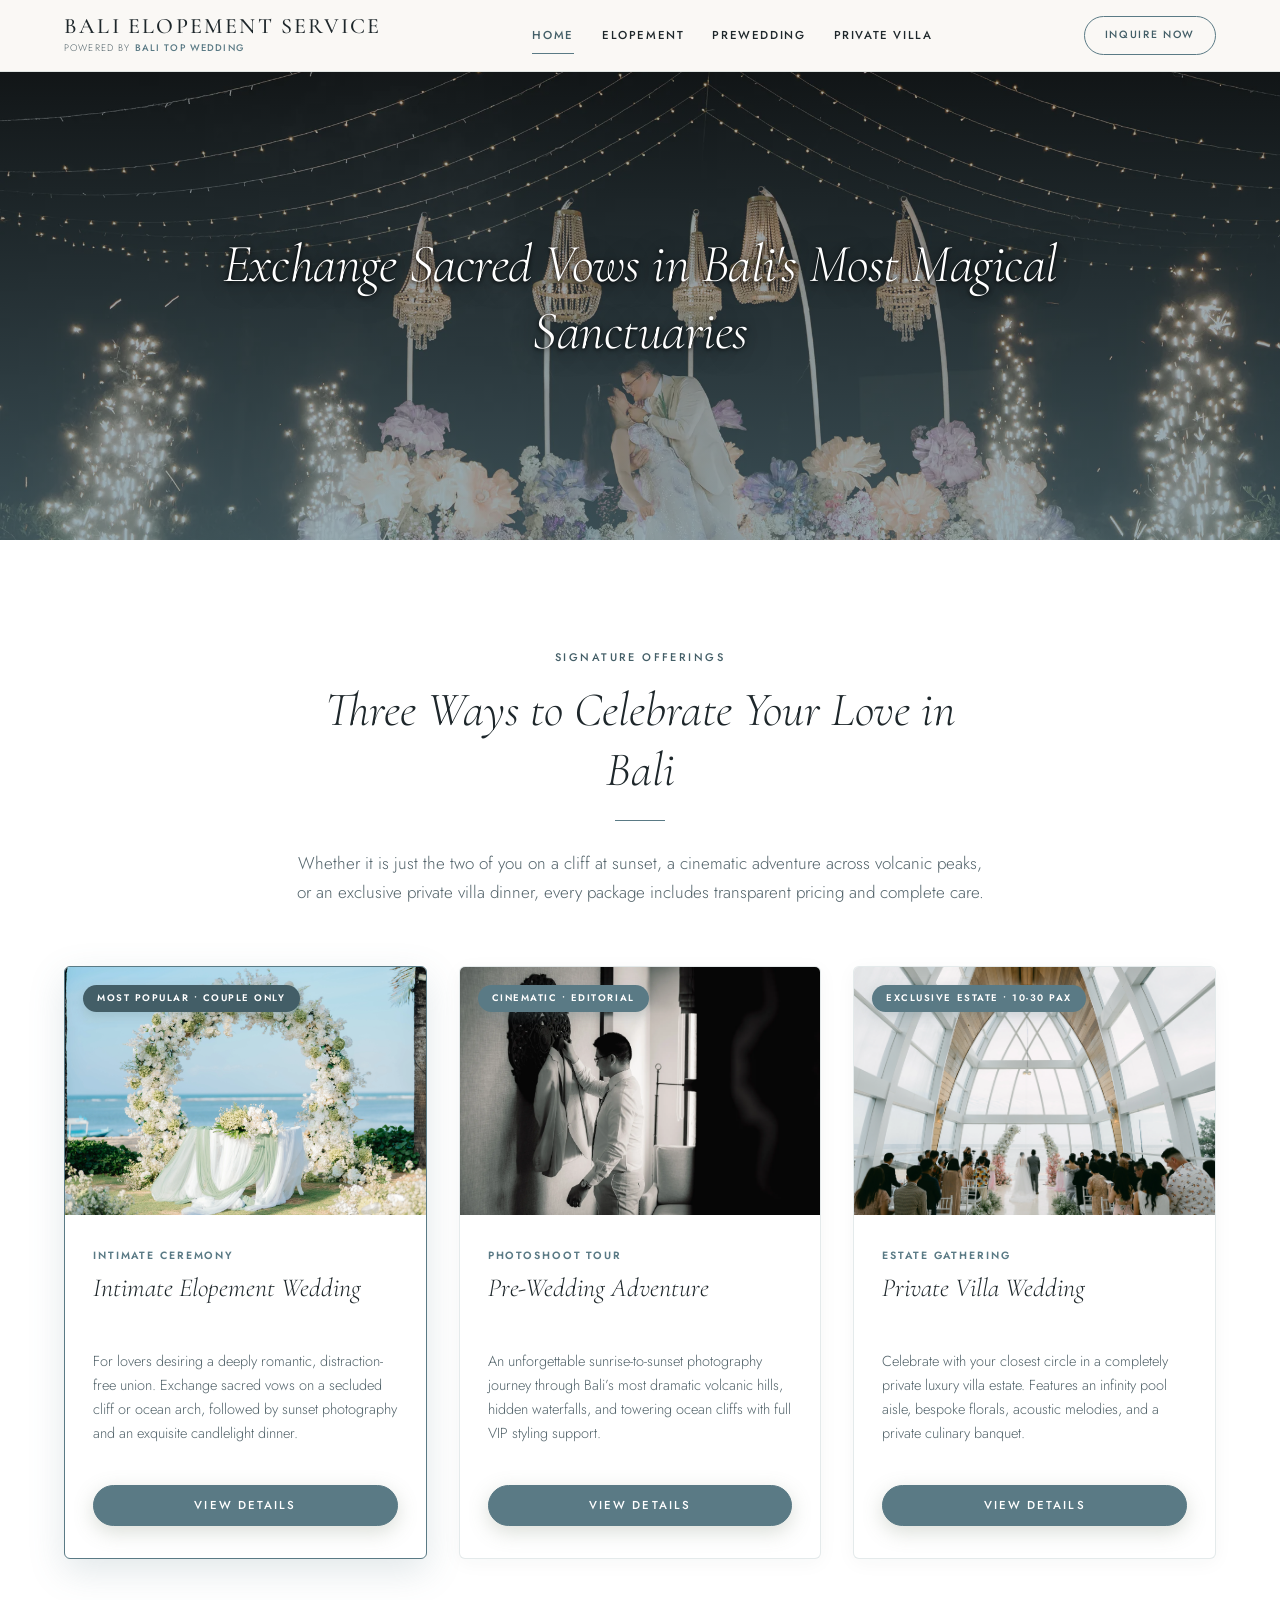
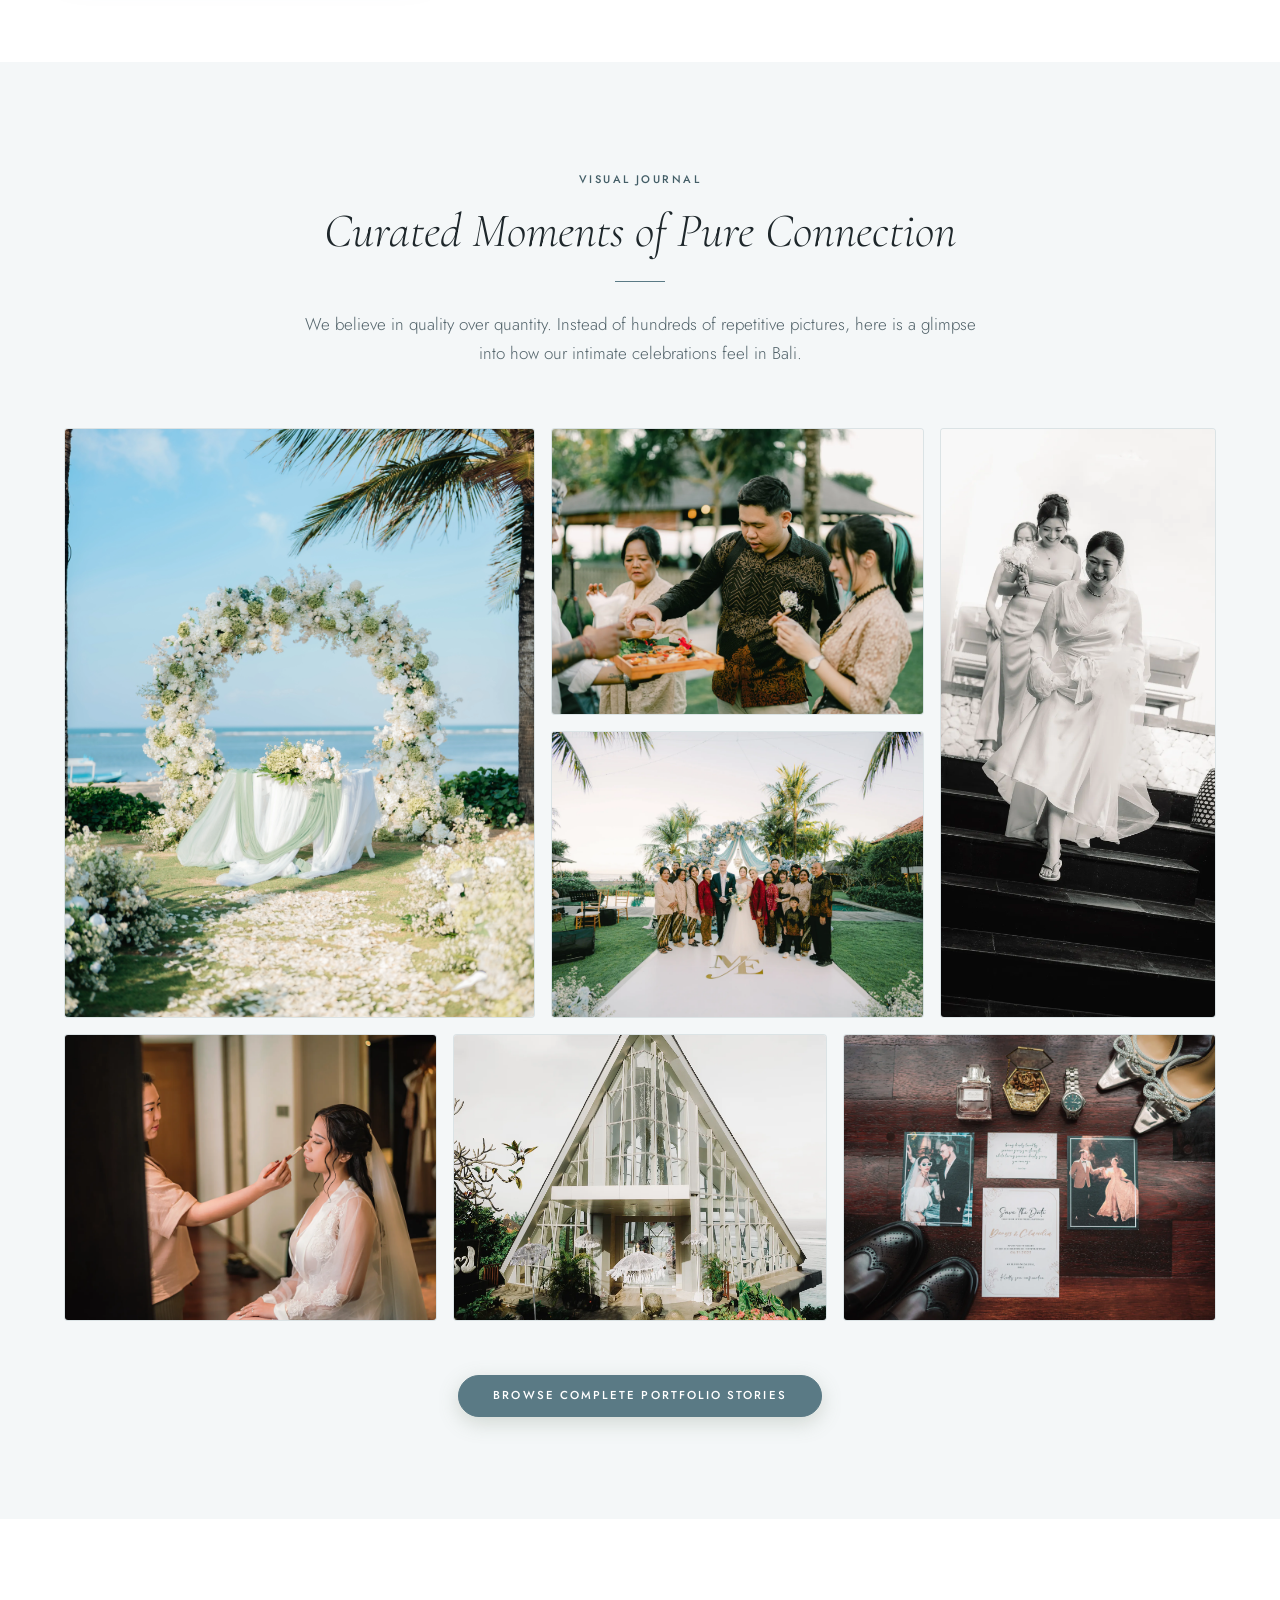
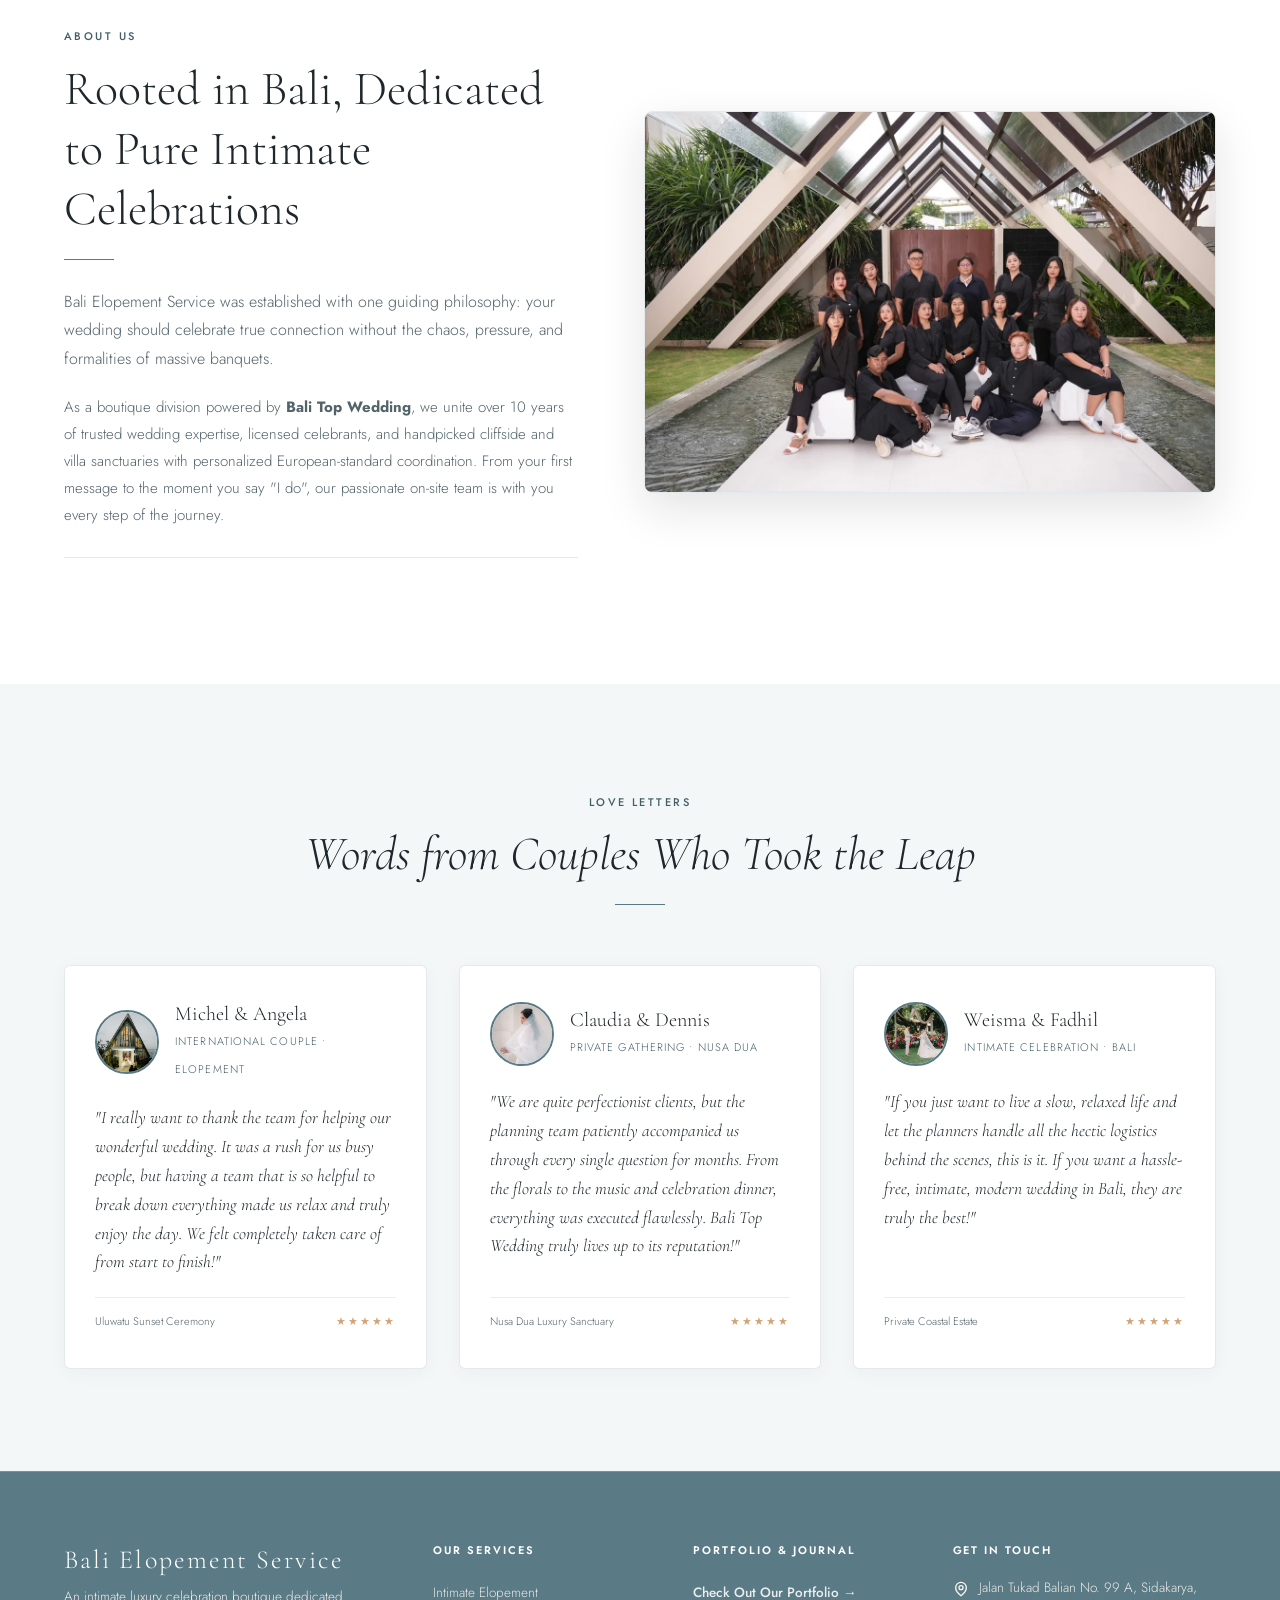
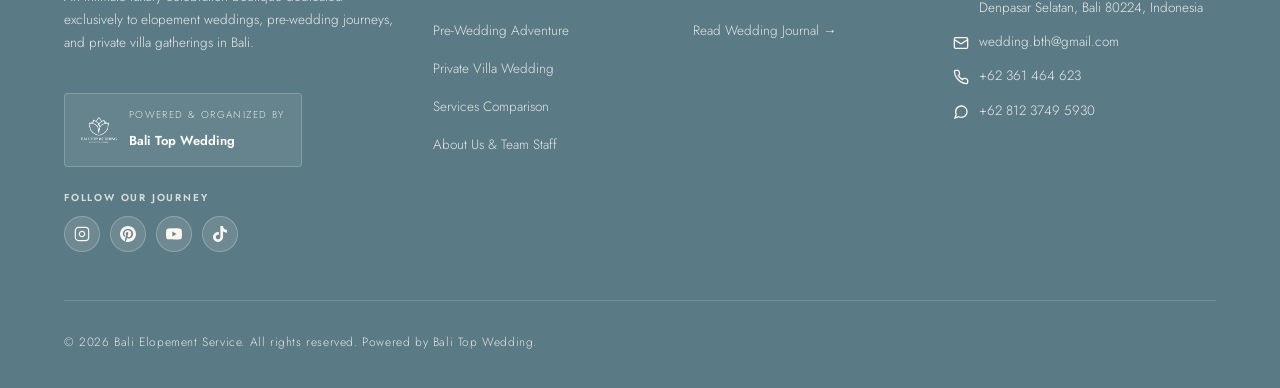
==== index.html @ 783daa0c "feat: initial commit - luxury bali elopement service website" ====
<!DOCTYPE html>
<html lang="en">
<head>
  <meta charset="UTF-8">
  <meta name="viewport" content="width=device-width, initial-scale=1.0">
  <title>Bali Elopement — Luxury Intimate Weddings & Pre-Wedding in Bali</title>
  <meta name="description" content="Discover soulful, stress-free intimate elopement weddings, pre-wedding photoshoot adventures, and private villa celebrations in Bali. Powered by Bali Top Wedding.">
  
  <!-- Favicon -->
  <link rel="icon" type="image/png" href="assets/logo-btw.png">
  
  <!-- CSS Design System -->
  <link rel="stylesheet" href="css/style.css">
</head>
<body>

  <!-- Header Component Container -->
  <div id="site-header"></div>

  <!-- ── 3. WELCOMING HERO SECTION ── -->
  <header class="hero">
    <div class="hero-content">
      <h1>Exchange Sacred Vows in Bali's Most Magical Sanctuaries</h1>
    </div>
  </header>

  <!-- ── 4. 3 SIGNATURE SERVICE PACKAGES (DIRECT PREVIEW & CTA) ── -->
  <section class="section" id="services-preview">
    <div class="container">
      <div class="section-header">
        <span class="section-label">Signature Offerings</span>
        <h2>Three Ways to Celebrate Your Love in Bali</h2>
        <div class="divider-gold"></div>
        <p>Whether it is just the two of you on a cliff at sunset, a cinematic adventure across volcanic peaks, or an exclusive private villa dinner, every package includes transparent pricing and complete care.</p>
      </div>

      <div class="services-grid">
        
        <!-- CARD 1: INTIMATE ELOPEMENT -->
        <article class="service-card is-featured">
          <span class="service-badge">Most Popular • Couple Only</span>
          <div class="service-card-image">
            <img src="assets/images/elopement/elopement-01.webp" alt="Intimate Elopement Wedding in Bali" loading="lazy">
          </div>
          <div class="service-card-body">
            <span class="service-card-category">Intimate Ceremony</span>
            <h3 class="service-card-title">Intimate Elopement Wedding</h3>
            <p class="service-card-desc">
              For lovers desiring a deeply romantic, distraction-free union. Exchange sacred vows on a secluded cliff or ocean arch, followed by sunset photography and an exquisite candlelight dinner.
            </p>
            <div class="service-card-footer" style="margin-top: auto; padding-top: 18px;">
              <a href="package-detail.html?pkg=elopement" class="btn btn-primary" style="width: 100%;">View Details</a>
            </div>
          </div>
        </article>

        <!-- CARD 2: PRE-WEDDING ADVENTURE -->
        <article class="service-card">
          <span class="service-badge">Cinematic • Editorial</span>
          <div class="service-card-image">
            <img src="assets/images/prewedding/prewed-01.webp" alt="Bali Pre-Wedding Photoshoot Adventure" loading="lazy">
          </div>
          <div class="service-card-body">
            <span class="service-card-category">Photoshoot Tour</span>
            <h3 class="service-card-title">Pre-Wedding Adventure</h3>
            <p class="service-card-desc">
              An unforgettable sunrise-to-sunset photography journey through Bali’s most dramatic volcanic hills, hidden waterfalls, and towering ocean cliffs with full VIP styling support.
            </p>
            <div class="service-card-footer" style="margin-top: auto; padding-top: 18px;">
              <a href="package-detail.html?pkg=pre-wedding" class="btn btn-primary" style="width: 100%;">View Details</a>
            </div>
          </div>
        </article>

        <!-- CARD 3: PRIVATE VILLA WEDDING -->
        <article class="service-card">
          <span class="service-badge">Exclusive Estate • 10-30 Pax</span>
          <div class="service-card-image">
            <img src="assets/images/villa/villa-01.webp" alt="Private Villa Intimate Wedding in Bali" loading="lazy">
          </div>
          <div class="service-card-body">
            <span class="service-card-category">Estate Gathering</span>
            <h3 class="service-card-title">Private Villa Wedding</h3>
            <p class="service-card-desc">
              Celebrate with your closest circle in a completely private luxury villa estate. Features an infinity pool aisle, bespoke florals, acoustic melodies, and a private culinary banquet.
            </p>
            <div class="service-card-footer" style="margin-top: auto; padding-top: 18px;">
              <a href="package-detail.html?pkg=private-villa" class="btn btn-primary" style="width: 100%;">View Details</a>
            </div>
          </div>
        </article>

      </div>
    </div>
  </section>

  <!-- ── 5. CURATED BRICK SHOWCASE (EDITORIAL COMPOSITION) ── -->
  <section class="section section-nude">
    <div class="container">
      <div class="section-header">
        <span class="section-label">Visual Journal</span>
        <h2>Curated Moments of Pure Connection</h2>
        <div class="divider-gold"></div>
        <p>We believe in quality over quantity. Instead of hundreds of repetitive pictures, here is a glimpse into how our intimate celebrations feel in Bali.</p>
      </div>

      <!-- Dynamic Brick / Masonry Grid with zero empty gaps -->
      <div class="brick-gallery">
        <div class="brick-item brick-span-1" data-lightbox-src="assets/images/elopement/elopement-01.webp">
          <img src="assets/images/elopement/elopement-01.webp" alt="Sacred vows on ocean cliff" loading="lazy">
          <div class="brick-overlay"><span>Intimate Vows Ceremony</span></div>
        </div>
        <div class="brick-item brick-span-2" data-lightbox-src="assets/images/elopement/elopement-02.webp">
          <img src="assets/images/elopement/elopement-02.webp" alt="Golden sunset couple portrait" loading="lazy">
          <div class="brick-overlay"><span>Sunset Glow</span></div>
        </div>
        <div class="brick-item brick-span-3" data-lightbox-src="assets/images/prewedding/prewed-03.webp">
          <img src="assets/images/prewedding/prewed-03.webp" alt="Bridal portraiture detail" loading="lazy">
          <div class="brick-overlay"><span>Fine Art Portrait</span></div>
        </div>
        <div class="brick-item brick-span-4" data-lightbox-src="assets/images/elopement/elopement-04.webp">
          <img src="assets/images/elopement/elopement-04.webp" alt="Embrace at Uluwatu" loading="lazy">
          <div class="brick-overlay"><span>Uluwatu Clifftop</span></div>
        </div>
        <div class="brick-item brick-span-5" data-lightbox-src="assets/images/villa/villa-02.webp">
          <img src="assets/images/villa/villa-02.webp" alt="Infinity pool wedding aisle" loading="lazy">
          <div class="brick-overlay"><span>Villa Sanctuary</span></div>
        </div>
        <div class="brick-item brick-span-6" data-lightbox-src="assets/images/prewedding/prewed-06.webp">
          <img src="assets/images/prewedding/prewed-06.webp" alt="Heartfelt connection" loading="lazy">
          <div class="brick-overlay"><span>Authentic Emotion</span></div>
        </div>
        <div class="brick-item brick-span-7" data-lightbox-src="assets/images/villa/villa-06.webp">
          <img src="assets/images/villa/villa-06.webp" alt="Curated floral tablescape" loading="lazy">
          <div class="brick-overlay"><span>Bespoke Tablescape</span></div>
        </div>
      </div>

      <div style="text-align: center;">
        <a href="portfolio.html" class="btn btn-primary">Browse Complete Portfolio Stories</a>
      </div>
    </div>
  </section>

  <!-- ── 6. ABOUT US (BALI ELOPEMENT SERVICE) ── -->
  <section class="section" id="about-us">
    <div class="container">
      <div class="about-split-layout">
        <div class="about-text-col">
          <span class="section-label">About Us</span>
          <h2>Rooted in Bali, Dedicated to Pure Intimate Celebrations</h2>
          <div class="divider-gold" style="margin-left: 0;"></div>
          <p style="font-size: 16px; line-height: 1.8; color: var(--muted); margin-bottom: 20px;">
            Bali Elopement Service was established with one guiding philosophy: your wedding should celebrate true connection without the chaos, pressure, and formalities of massive banquets.
          </p>
          <p style="font-size: 15px; line-height: 1.8; color: var(--muted); margin-bottom: 28px;">
            As a boutique division powered by <strong>Bali Top Wedding</strong>, we unite over 10 years of trusted wedding expertise, licensed celebrants, and handpicked cliffside and villa sanctuaries with personalized European-standard coordination. From your first message to the moment you say "I do", our passionate on-site team is with you every step of the journey.
          </p>
          <div class="about-stats-row">
          </div>
        </div>
        <div class="about-photo-col">
          <div class="about-photo-wrapper">
            <img src="assets/images/team-staff.webp" alt="Bali Elopement Service Team powered by Bali Top Wedding" loading="lazy">
          </div>
        </div>
      </div>
    </div>
  </section>

  <!-- ── 7. TESTIMONIALS (AUTHENTIC REVIEWS) ── -->
  <section class="section section-nude">
    <div class="container">
      <div class="section-header">
        <span class="section-label">Love Letters</span>
        <h2>Words from Couples Who Took the Leap</h2>
        <div class="divider-gold"></div>
      </div>

      <div class="testimonials-grid">
        <!-- REVIEW 1: MICHEL & ANGELA -->
        <article class="testimonial-card">
          <div class="testimonial-couple">
            <img src="assets/images/couples/michel-angela.webp" alt="Michel and Angela" class="couple-avatar">
            <div class="couple-info">
              <h4>Michel &amp; Angela</h4>
              <span>International Couple • Elopement</span>
            </div>
          </div>
          <p class="testimonial-quote">
            "I really want to thank the team for helping our wonderful wedding. It was a rush for us busy people, but having a team that is so helpful to break down everything made us relax and truly enjoy the day. We felt completely taken care of from start to finish!"
          </p>
          <div class="testimonial-footer">
            <span>Uluwatu Sunset Ceremony</span>
            <span class="star-rating">★★★★★</span>
          </div>
        </article>

        <!-- REVIEW 2: CLAUDIA & DENNIS -->
        <article class="testimonial-card">
          <div class="testimonial-couple">
            <img src="assets/images/couples/claudia-dennis.webp" alt="Claudia and Dennis" class="couple-avatar">
            <div class="couple-info">
              <h4>Claudia &amp; Dennis</h4>
              <span>Private Gathering • Nusa Dua</span>
            </div>
          </div>
          <p class="testimonial-quote">
            "We are quite perfectionist clients, but the planning team patiently accompanied us through every single question for months. From the florals to the music and celebration dinner, everything was executed flawlessly. Bali Top Wedding truly lives up to its reputation!"
          </p>
          <div class="testimonial-footer">
            <span>Nusa Dua Luxury Sanctuary</span>
            <span class="star-rating">★★★★★</span>
          </div>
        </article>

        <!-- REVIEW 3: WEISMA & FADHIL -->
        <article class="testimonial-card">
          <div class="testimonial-couple">
            <img src="assets/images/couples/weisma-fadhil.webp" alt="Weisma and Fadhil" class="couple-avatar">
            <div class="couple-info">
              <h4>Weisma &amp; Fadhil</h4>
              <span>Intimate Celebration • Bali</span>
            </div>
          </div>
          <p class="testimonial-quote">
            "If you just want to live a slow, relaxed life and let the planners handle all the hectic logistics behind the scenes, this is it. If you want a hassle-free, intimate, modern wedding in Bali, they are truly the best!"
          </p>
          <div class="testimonial-footer">
            <span>Private Coastal Estate</span>
            <span class="star-rating">★★★★★</span>
          </div>
        </article>
      </div>
    </div>
  </section>


  <!-- Footer Component Container -->
  <div id="site-footer"></div>

  <!-- Scripts -->
  <script src="js/script.js"></script>
</body>
</html>
---- css/style.css ----
/* ==========================================================================
   BALI ELOPEMENT — LUXURY EDITORIAL DESIGN SYSTEM
   Intimate Elopement Wedding • Pre-Wedding • Private Villa Wedding
   Powered & Organized by Bali Top Wedding
   ========================================================================== */

/* ── GOOGLE FONTS PRECONNECT & IMPORT ── */
@import url('https://fonts.googleapis.com/css2?family=Cormorant+Garamond:ital,wght@0,300;0,400;0,500;0,600;1,300;1,400;1,600&family=Jost:wght@300;400;500;600&display=swap');

/* ── CSS VARIABLES & DESIGN SYSTEM TOKENS ── */
:root {
  /* Brand Palette (Crisp Clean Modern Coastal Architecture) */
  --cream: #FFFFFF;       /* Crisp Clean White Canvas (Zero Yellow/Cream) */
  --nude: #F4F7F8;        /* Soft Cool Slate Mist for alternating sections */
  --sand: #E3EBEF;
  --linen: #D5E1E7;
  --dark: #1E272B;        /* Deep Charcoal Slate for maximum heading contrast */
  --dark-surface: #141C1F;
  --dark-border: #2B383E;
  
  /* Coastal Slate Tokens (#5A7A85) */
  --coastal: #5A7A85;
  --coastal-dark: #435E67;
  --coastal-light: #7294A0;
  --coastal-surface: #4C6974;
  --sage: #5A7A85;
  --sage-dark: #435E67;
  --sage-light: #7294A0;
  --sage-surface: #4C6974;
  --ivory: #FFFFFF;       /* Crisp Clean White for text on dark backgrounds */
  --ivory-muted: #D5DFE2;

  --muted: #52636A;         /* Slate Grey for elegant, highly legible body copy */
  --muted-light: #7B8F97;
  --accent: #5A7A85;        /* Coastal Slate as the unifying primary accent */
  --accent-light: #7294A0;
  --accent-gold: #5A7A85;
  --accent-dark: #435E67;
  --white: #FFFFFF;
  --card-bg: #FFFFFF;
  
  /* Borders & Shadows */
  --border-subtle: rgba(90, 122, 133, 0.16);
  --border-strong: rgba(90, 122, 133, 0.32);
  --shadow-subtle: 0 4px 20px rgba(30, 39, 43, 0.04);
  --shadow-card: 0 10px 30px rgba(30, 39, 43, 0.07);
  --shadow-hover: 0 16px 40px rgba(90, 122, 133, 0.18);
  --shadow-card: 0 10px 30px rgba(34, 44, 48, 0.07);
  --shadow-hover: 0 16px 40px rgba(90, 122, 133, 0.16);
  
  /* Typography */
  --font-serif: 'Cormorant Garamond', Georgia, serif;
  --font-sans: 'Jost', -apple-system, BlinkMacSystemFont, sans-serif;
  
  /* Layout Spacing */
  --container-max: 1200px;
  --container-wide: 1320px;
  --header-height: 72px;
  --topbar-height: 40px;
  --transition: all 0.3s cubic-bezier(0.25, 1, 0.5, 1);
}

/* ── CSS RESET & BASE STYLES ── */
*, *::before, *::after {
  margin: 0;
  padding: 0;
  box-sizing: border-box;
}

html {
  scroll-behavior: smooth;
  -webkit-font-smoothing: antialiased;
  -moz-osx-font-smoothing: grayscale;
  overflow-x: hidden;
}

body {
  background-color: var(--cream);
  color: var(--dark);
  font-family: var(--font-sans);
  font-size: 16px;
  font-weight: 300;
  line-height: 1.75;
  overflow-x: hidden;
}

img {
  max-width: 100%;
  height: auto;
  display: block;
}

a {
  color: inherit;
  text-decoration: none;
  transition: var(--transition);
}

button, input, select, textarea {
  font-family: inherit;
  font-size: inherit;
  color: inherit;
}

/* ── TYPOGRAPHY HIERARCHY ── */
h1, h2, h3, h4, .serif-title {
  font-family: var(--font-serif);
  font-weight: 300;
  line-height: 1.25;
  color: var(--dark);
}

h1 {
  font-size: clamp(38px, 5.5vw, 68px);
  letter-spacing: -0.01em;
}

h2 {
  font-size: clamp(30px, 4vw, 48px);
}

h3 {
  font-size: clamp(22px, 2.5vw, 32px);
}

h4 {
  font-size: clamp(18px, 1.8vw, 24px);
}

p {
  color: var(--muted);
  margin-bottom: 1.25rem;
}

.text-dark { color: var(--dark); }
.text-muted { color: var(--muted); }
.text-accent { color: var(--accent-gold); }

/* ── CONTAINER & SECTION UTILITIES ── */
.container {
  width: 100%;
  max-width: var(--container-max);
  margin: 0 auto;
  padding: 0 24px;
}

.container-wide {
  width: 100%;
  max-width: var(--container-wide);
  margin: 0 auto;
  padding: 0 24px;
}

.section {
  padding: clamp(60px, 8vw, 110px) 0;
  position: relative;
}

.section-nude {
  background-color: var(--nude);
}

.section-dark {
  background-color: var(--sage);
  color: var(--ivory);
}

.section-dark h1, .section-dark h2, .section-dark h3, .section-dark h4 {
  color: var(--ivory);
}

.section-dark p {
  color: var(--ivory-muted);
}

.section-header {
  text-align: center;
  max-width: 700px;
  margin: 0 auto clamp(40px, 5vw, 60px);
}

.section-label {
  display: inline-block;
  font-family: var(--font-sans);
  font-size: 11px;
  font-weight: 500;
  letter-spacing: 0.22em;
  text-transform: uppercase;
  color: var(--accent-dark);
  margin-bottom: 12px;
}

.section-header h2 {
  font-style: italic;
  margin-bottom: 16px;
}

.section-header p {
  font-size: 17px;
  line-height: 1.7;
}

.divider-gold {
  width: 50px;
  height: 1px;
  background-color: var(--accent);
  margin: 20px auto 28px;
}

/* ── LUXURY SEPARATOR SVG ── */
.luxury-separator {
  display: flex;
  justify-content: center;
  align-items: center;
  margin: 28px auto 40px;
  opacity: 0.85;
}

.luxury-separator svg {
  width: 220px;
  height: 20px;
}

/* ==========================================================================
   HEADER: TOPBAR & MAIN NAVIGATION
   ========================================================================== */

#site-header {
  display: block;
  min-height: var(--header-height);
}

#site-footer {
  display: block;
}

/* ── TOPBAR / WELCOMING BAR ── */
.topbar {
  background-color: var(--sage);
  color: var(--ivory);
  height: var(--topbar-height);
  font-size: 11px;
  letter-spacing: 0.08em;
  border-bottom: 1px solid rgba(250, 246, 240, 0.15);
  position: relative;
  z-index: 1010;
}

.topbar-content {
  display: flex;
  align-items: center;
  justify-content: space-between;
  height: 100%;
}

.topbar-powered {
  display: flex;
  align-items: center;
  gap: 10px;
  font-size: 11px;
  letter-spacing: 0.12em;
  text-transform: uppercase;
  color: var(--ivory-muted);
}

.topbar-powered a {
  display: inline-flex;
  align-items: center;
  gap: 8px;
  color: var(--ivory);
  font-weight: 500;
  transition: var(--transition);
}

.topbar-powered a:hover {
  color: #FFFFFF;
}

.topbar-powered img {
  height: 20px;
  width: auto;
  filter: brightness(0) invert(1);
}

.topbar-right {
  display: flex;
  align-items: center;
  gap: 20px;
}

.topbar-contact-item {
  display: inline-flex;
  align-items: center;
  gap: 6px;
  color: var(--ivory-muted);
  font-size: 11px;
  letter-spacing: 0.06em;
}

.topbar-contact-item:hover {
  color: var(--ivory);
}

.topbar-contact-item svg {
  width: 13px;
  height: 13px;
  stroke: var(--ivory-muted);
}

.topbar-badge {
  background-color: rgba(250, 246, 240, 0.12);
  border: 0.5px solid rgba(250, 246, 240, 0.4);
  color: var(--ivory);
  padding: 3px 10px;
  font-size: 9px;
  letter-spacing: 0.16em;
  text-transform: uppercase;
  border-radius: 20px;
}

/* ── MAIN NAVBAR ── */
.navbar {
  position: sticky;
  top: 0;
  left: 0;
  right: 0;
  height: var(--header-height);
  background-color: rgba(250, 248, 245, 0.96);
  backdrop-filter: blur(12px);
  -webkit-backdrop-filter: blur(12px);
  border-bottom: 1px solid var(--border-subtle);
  z-index: 1000;
  transition: var(--transition);
}

.navbar.is-scrolled {
  box-shadow: 0 4px 25px rgba(30, 25, 22, 0.05);
}

.navbar-container {
  display: flex;
  align-items: center;
  justify-content: space-between;
  height: 100%;
}

/* Brand Logo */
.brand-block {
  display: flex;
  flex-direction: column;
  justify-content: center;
}

.brand-logo {
  display: flex;
  flex-direction: column;
  text-decoration: none;
}

.brand-title {
  font-family: var(--font-serif);
  font-size: 22px;
  letter-spacing: 0.1em;
  text-transform: uppercase;
  color: var(--dark);
  line-height: 1.1;
  font-weight: 500;
}

.brand-subline {
  font-family: var(--font-sans);
  font-size: 9.5px;
  letter-spacing: 0.12em;
  text-transform: uppercase;
  color: var(--muted);
  margin-top: 2px;
}

.brand-subline a {
  color: var(--coastal);
  font-weight: 500;
  transition: var(--transition);
}

.brand-subline a:hover {
  color: var(--coastal-dark);
  text-decoration: underline;
}

/* Desktop Navigation Links */
.nav-links {
  display: flex;
  align-items: center;
  gap: 28px;
  list-style: none;
}

.nav-link {
  font-family: var(--font-sans);
  font-size: 11.5px;
  font-weight: 500;
  letter-spacing: 0.14em;
  text-transform: uppercase;
  color: var(--dark);
  padding: 8px 0;
  position: relative;
  display: inline-flex;
  align-items: center;
  gap: 5px;
}

.nav-link::after {
  content: '';
  position: absolute;
  bottom: 0;
  left: 0;
  width: 0;
  height: 1px;
  background-color: var(--accent);
  transition: width 0.3s ease;
}

.nav-link:hover::after,
.nav-link.active::after {
  width: 100%;
}

.nav-link.active {
  color: var(--accent-dark);
}

/* Dropdown Menu */
.nav-dropdown {
  position: relative;
}

.dropdown-caret {
  width: 8px;
  height: 8px;
  transition: transform 0.25s ease;
}

.nav-dropdown:hover .dropdown-caret {
  transform: rotate(180deg);
}

.dropdown-menu {
  position: absolute;
  top: 100%;
  left: -20px;
  background-color: var(--white);
  border: 1px solid var(--border-subtle);
  border-radius: 4px;
  min-width: 250px;
  padding: 14px 0;
  box-shadow: var(--shadow-card);
  opacity: 0;
  visibility: hidden;
  transform: translateY(10px);
  transition: var(--transition);
  z-index: 1050;
}

.nav-dropdown:hover .dropdown-menu {
  opacity: 1;
  visibility: visible;
  transform: translateY(0);
}

.dropdown-label {
  font-size: 9.5px;
  font-weight: 600;
  letter-spacing: 0.18em;
  text-transform: uppercase;
  color: var(--accent-dark);
  padding: 4px 20px 8px;
  border-bottom: 1px solid rgba(196, 176, 154, 0.2);
  margin-bottom: 6px;
}

.dropdown-item {
  display: block;
  padding: 9px 20px;
  font-family: var(--font-serif);
  font-size: 16.5px;
  color: var(--dark);
  transition: var(--transition);
}

.dropdown-item:hover {
  background-color: var(--nude);
  color: var(--accent-dark);
  padding-left: 24px;
}

.dropdown-item small {
  display: block;
  font-family: var(--font-sans);
  font-size: 10px;
  letter-spacing: 0.08em;
  color: var(--muted);
  text-transform: uppercase;
  margin-top: 2px;
}

/* Navigation Actions */
.navbar-actions {
  display: flex;
  align-items: center;
  gap: 14px;
}

.btn-nav-inquire {
  font-family: var(--font-sans);
  font-size: 10.5px;
  font-weight: 500;
  letter-spacing: 0.16em;
  text-transform: uppercase;
  padding: 9px 20px;
  border: 1px solid var(--sage);
  background: transparent;
  color: var(--sage-dark);
  border-radius: 40px;
  transition: var(--transition);
}

.btn-nav-inquire:hover {
  background-color: var(--sage);
  color: var(--ivory);
  border-color: var(--sage);
}

/* Mobile Hamburger Toggle */
.hamburger {
  display: none;
  flex-direction: column;
  justify-content: space-between;
  width: 26px;
  height: 18px;
  background: transparent;
  border: none;
  cursor: pointer;
  padding: 0;
  z-index: 1100;
}

.hamburger span {
  display: block;
  height: 1.5px;
  width: 100%;
  background-color: var(--dark);
  transition: var(--transition);
}

.hamburger.is-active span:nth-child(1) {
  transform: translateY(8px) rotate(45deg);
}

.hamburger.is-active span:nth-child(2) {
  opacity: 0;
}

.hamburger.is-active span:nth-child(3) {
  transform: translateY(-8px) rotate(-45deg);
}

/* Mobile Menu Drawer */
.mobile-drawer {
  position: fixed;
  top: 0;
  right: 0;
  transform: translateX(100%);
  width: 85%;
  max-width: 380px;
  height: 100vh;
  background-color: var(--cream);
  border-left: 1px solid var(--border-subtle);
  padding: 90px 30px 40px;
  display: flex;
  flex-direction: column;
  justify-content: space-between;
  transition: transform 0.4s cubic-bezier(0.25, 1, 0.5, 1), visibility 0.4s;
  visibility: hidden;
  z-index: 1090;
  overflow-y: auto;
  box-shadow: -10px 0 40px rgba(0,0,0,0.1);
}

.mobile-drawer.is-open {
  transform: translateX(0);
  visibility: visible;
}

.mobile-drawer-overlay {
  position: fixed;
  top: 0;
  left: 0;
  width: 100vw;
  height: 100vh;
  background: rgba(30, 25, 22, 0.45);
  backdrop-filter: blur(4px);
  opacity: 0;
  visibility: hidden;
  transition: var(--transition);
  z-index: 1080;
}

.mobile-drawer-overlay.is-active {
  opacity: 1;
  visibility: visible;
}

.mobile-nav-list {
  list-style: none;
  display: flex;
  flex-direction: column;
  gap: 18px;
}

.mobile-nav-link {
  font-family: var(--font-serif);
  font-size: 22px;
  color: var(--dark);
  display: block;
  padding-bottom: 8px;
  border-bottom: 0.5px solid var(--border-subtle);
}

.mobile-nav-link.active {
  color: var(--accent-dark);
  font-style: italic;
}

.mobile-submenu {
  padding-left: 16px;
  margin-top: 10px;
  display: flex;
  flex-direction: column;
  gap: 10px;
}

.mobile-sub-link {
  font-size: 15px;
  color: var(--muted);
}

.mobile-drawer-footer {
  margin-top: 30px;
  border-top: 1px solid var(--border-subtle);
  padding-top: 24px;
}

.mobile-powered {
  font-size: 11px;
  letter-spacing: 0.1em;
  text-transform: uppercase;
  color: var(--muted);
  margin-bottom: 16px;
}

/* ==========================================================================
   HERO SECTION (COMPACT ELEGANT FRAMING)
   ========================================================================== */
.hero {
  position: relative;
  min-height: 52vh;
  display: flex;
  align-items: center;
  justify-content: center;
  text-align: center;
  background-color: var(--dark);
  background-image: linear-gradient(180deg, rgba(34, 44, 48, 0.40) 0%, rgba(90, 122, 133, 0.62) 100%), url('../assets/images/hero/hero-main.webp');
  background-size: cover;
  background-position: center 35%;
  color: var(--ivory);
  padding: 60px 24px;
}

.hero-inner {
  position: relative;
  min-height: 48vh;
  display: flex;
  align-items: center;
  justify-content: center;
  text-align: center;
  background-color: var(--dark);
  background-size: cover;
  background-position: center 30%;
  color: #FFFFFF;
  padding: 70px 24px;
  margin-bottom: 0;
  overflow: hidden;
}

.hero-content {
  max-width: 860px;
  margin: 0 auto;
  position: relative;
  z-index: 2;
}

.hero-pill {
  display: inline-flex;
  align-items: center;
  gap: 8px;
  background-color: rgba(20, 16, 14, 0.6);
  border: 1px solid rgba(217, 206, 190, 0.5);
  backdrop-filter: blur(8px);
  -webkit-backdrop-filter: blur(8px);
  color: #FAF8F5 !important;
  padding: 6px 18px;
  border-radius: 30px;
  font-size: 11px;
  letter-spacing: 0.2em;
  text-transform: uppercase;
  margin-bottom: 22px;
  box-shadow: 0 4px 15px rgba(0, 0, 0, 0.3);
}

.hero-pill span {
  color: #FAF8F5 !important;
}

.hero h1,
.hero-inner h1 {
  color: #FFFFFF !important;
  font-family: var(--font-serif);
  font-style: italic;
  font-weight: 300;
  font-size: clamp(34px, 4.2vw, 54px);
  margin-bottom: 18px;
  line-height: 1.25;
  text-shadow: 0 2px 24px rgba(0, 0, 0, 0.7), 0 1px 4px rgba(0, 0, 0, 0.9);
}

.hero p.hero-subtitle,
.hero-inner p.hero-subtitle {
  font-family: var(--font-serif);
  font-size: clamp(17px, 1.8vw, 21px);
  color: #FAF8F5 !important;
  font-weight: 300;
  margin-bottom: 0;
  line-height: 1.65;
  text-shadow: 0 2px 14px rgba(0, 0, 0, 0.75), 0 1px 3px rgba(0, 0, 0, 0.9);
}

.hero-cta-group {
  display: flex;
  align-items: center;
  justify-content: center;
  gap: 18px;
  flex-wrap: wrap;
}

/* ==========================================================================
   BUTTONS (DUAL-ACTION SYSTEM)
   ========================================================================== */
.btn {
  display: inline-flex;
  align-items: center;
  justify-content: center;
  gap: 10px;
  font-family: var(--font-sans);
  font-size: 11.5px;
  font-weight: 500;
  letter-spacing: 0.18em;
  text-transform: uppercase;
  padding: 14px 34px;
  border-radius: 50px;
  cursor: pointer;
  transition: var(--transition);
  text-decoration: none;
  line-height: 1;
}

/* Primary Botanical Sage Button */
.btn-primary {
  background-color: var(--sage);
  color: var(--ivory);
  border: 1px solid var(--sage);
  box-shadow: 0 6px 20px rgba(107, 122, 99, 0.25);
}

.btn-primary:hover {
  background-color: var(--sage-dark);
  border-color: var(--sage-dark);
  color: var(--ivory);
  transform: translateY(-2px);
  box-shadow: 0 8px 24px rgba(85, 98, 78, 0.35);
}

/* Secondary Ghost Button */
.btn-ghost {
  background-color: transparent;
  color: var(--cream);
  border: 1px solid rgba(250, 248, 245, 0.7);
  backdrop-filter: blur(4px);
}

.btn-ghost:hover {
  background-color: var(--cream);
  color: var(--dark);
  border-color: var(--cream);
  transform: translateY(-2px);
}

/* High Contrast Email Button (Tailored for European Clients) */
.btn-email-contrast {
  background-color: var(--ivory);
  color: var(--sage-dark) !important;
  border: 1.5px solid var(--ivory);
  font-weight: 600;
  box-shadow: 0 6px 20px rgba(85, 98, 78, 0.15);
}

.btn-email-contrast:hover {
  background-color: var(--sage-dark);
  color: var(--ivory) !important;
  border-color: var(--sage-dark);
  transform: translateY(-2px);
  box-shadow: 0 10px 25px rgba(85, 98, 78, 0.25);
}

/* WhatsApp Action Button */
.btn-whatsapp {
  background-color: #1B5E20;
  color: #FFFFFF !important;
  border: 1px solid #1B5E20;
  box-shadow: 0 6px 20px rgba(27, 94, 32, 0.2);
}

.btn-whatsapp:hover {
  background-color: #2E7D32;
  border-color: #2E7D32;
  color: #FFFFFF !important;
  transform: translateY(-2px);
  box-shadow: 0 8px 24px rgba(46, 125, 50, 0.35);
}

/* Dual Button Row */
.dual-action-row {
  display: flex;
  align-items: center;
  gap: 14px;
  flex-wrap: wrap;
}

/* ==========================================================================
   HOMEPAGE: 3 SIGNATURE SERVICE CARDS
   ========================================================================== */
.services-grid {
  display: grid;
  grid-template-columns: repeat(3, 1fr);
  gap: 32px;
}

.service-card {
  background-color: var(--card-bg);
  border: 1px solid var(--border-subtle);
  border-radius: 6px;
  overflow: hidden;
  display: flex;
  flex-direction: column;
  transition: var(--transition);
  box-shadow: var(--shadow-subtle);
  position: relative;
}

.service-card:hover {
  transform: translateY(-6px);
  box-shadow: var(--shadow-hover);
  border-color: var(--coastal);
}

.service-card.is-featured {
  border-color: var(--coastal);
  box-shadow: 0 12px 36px rgba(90, 122, 133, 0.18);
}

.service-badge {
  position: absolute;
  top: 18px;
  left: 18px;
  background-color: var(--coastal);
  color: var(--ivory);
  font-family: var(--font-sans);
  font-size: 9.5px;
  font-weight: 600;
  letter-spacing: 0.16em;
  text-transform: uppercase;
  padding: 5px 14px;
  border-radius: 30px;
  backdrop-filter: blur(6px);
  z-index: 2;
  box-shadow: 0 4px 12px rgba(90, 122, 133, 0.25);
}

.service-card.is-featured .service-badge {
  background-color: var(--coastal-dark);
  color: var(--ivory);
  font-weight: 600;
}

.service-card-image {
  position: relative;
  aspect-ratio: 16 / 11;
  overflow: hidden;
}

.service-card-image img {
  width: 100%;
  height: 100%;
  object-fit: cover;
  transition: transform 0.8s cubic-bezier(0.25, 1, 0.5, 1);
}

.service-card:hover .service-card-image img {
  transform: scale(1.05);
}

.service-card-body {
  padding: 32px 28px;
  display: flex;
  flex-direction: column;
  flex-grow: 1;
}

.service-card-category {
  font-size: 10.5px;
  font-weight: 600;
  letter-spacing: 0.18em;
  text-transform: uppercase;
  color: var(--coastal);
  margin-bottom: 6px;
}

.service-card-title {
  font-size: 26px;
  font-style: italic;
  margin-bottom: 12px;
  line-height: 1.25;
  min-height: 65px;
}

.service-card-desc {
  font-size: 14.5px;
  line-height: 1.65;
  color: var(--muted);
  margin-bottom: 22px;
  min-height: 96px;
}

.service-pricing-box {
  background-color: var(--nude);
  border: 1px solid rgba(196, 176, 154, 0.4);
  border-radius: 4px;
  padding: 16px 20px;
  margin-bottom: 24px;
  min-height: 95px;
  display: flex;
  flex-direction: column;
  justify-content: center;
}

.pricing-label {
  font-size: 10px;
  letter-spacing: 0.14em;
  text-transform: uppercase;
  color: var(--muted);
  display: block;
  margin-bottom: 2px;
}

.pricing-amount {
  display: flex;
  flex-direction: column;
  gap: 3px;
  margin-top: 4px;
}

.pricing-amount > span:first-child {
  font-family: var(--font-serif);
  font-size: 22px;
  font-weight: 600;
  color: var(--dark);
  line-height: 1.2;
  white-space: nowrap;
}

.pricing-converted {
  font-family: var(--font-sans);
  font-size: 12px;
  color: var(--accent-dark);
  font-weight: 500;
  letter-spacing: 0.02em;
  white-space: nowrap;
}

.service-highlights {
  list-style: none;
  margin-bottom: 28px;
  flex-grow: 1;
}

.service-highlights li {
  font-size: 13.5px;
  color: var(--dark);
  padding: 6px 0;
  display: flex;
  align-items: center;
  gap: 10px;
  border-bottom: 1px dashed rgba(196, 176, 154, 0.25);
}

.service-highlights li:last-child {
  border-bottom: none;
}

.service-highlights svg {
  width: 14px;
  height: 14px;
  stroke: var(--accent-gold);
  flex-shrink: 0;
}

.service-card-footer {
  margin-top: auto;
  display: flex;
  flex-direction: column;
  gap: 10px;
}

/* ==========================================================================
   DYNAMIC BRICK / MASONRY GRID (5-7 CURATED PHOTOS)
   ========================================================================== */
.brick-gallery {
  display: grid;
  grid-template-columns: repeat(12, 1fr);
  grid-auto-rows: 85px;
  gap: 16px;
  margin: 36px 0 54px;
}

.brick-item {
  position: relative;
  overflow: hidden;
  border-radius: 4px;
  border: 1px solid var(--border-subtle);
  background-color: var(--nude);
  cursor: pointer;
}

.brick-item img {
  width: 100%;
  height: 100%;
  object-fit: cover;
  transition: transform 0.6s cubic-bezier(0.25, 1, 0.5, 1), filter 0.3s ease;
}

.brick-item:hover img {
  transform: scale(1.04);
  filter: brightness(0.96);
}

.brick-overlay {
  position: absolute;
  inset: 0;
  background: linear-gradient(180deg, transparent 60%, rgba(30, 25, 22, 0.6) 100%);
  opacity: 0;
  transition: opacity 0.3s ease;
  display: flex;
  align-items: flex-end;
  padding: 16px;
  color: var(--cream);
  font-size: 12px;
  letter-spacing: 0.1em;
  text-transform: uppercase;
}

.brick-item:hover .brick-overlay {
  opacity: 1;
}

/* Strategic Grid Spanning for 7 photos: No Gaps, Interlocking */
/* Item 1: Large Featured Portrait */
.brick-span-1 {
  grid-column: span 5;
  grid-row: span 6;
}

/* Item 2: Top Landscape */
.brick-span-2 {
  grid-column: span 4;
  grid-row: span 3;
}

/* Item 3: Tall Slim Portrait */
.brick-span-3 {
  grid-column: span 3;
  grid-row: span 6;
}

/* Item 4: Bottom Landscape */
.brick-span-4 {
  grid-column: span 4;
  grid-row: span 3;
}

/* Item 5: Wide Editorial Landscape */
.brick-span-5 {
  grid-column: span 4;
  grid-row: span 3;
}

/* Item 6: Square/Landscape Detail */
.brick-span-6 {
  grid-column: span 4;
  grid-row: span 3;
}

/* Item 7: Square/Landscape Detail */
.brick-span-7 {
  grid-column: span 4;
  grid-row: span 3;
}

/* ==========================================================================
   PACKAGE DETAIL: STRUCTURED WRAPPER & INQUIRY FORM
   ========================================================================== */
.package-wrapper {
  background-color: var(--card-bg);
  border: 1px solid var(--border-subtle);
  border-radius: 8px;
  padding: clamp(30px, 5vw, 60px);
  box-shadow: var(--shadow-card);
  margin-top: -50px;
  position: relative;
  z-index: 10;
}

.package-header-bar {
  display: flex;
  justify-content: space-between;
  align-items: flex-start;
  gap: 30px;
  border-bottom: 1px solid var(--border-subtle);
  padding-bottom: 28px;
  margin-bottom: 32px;
  flex-wrap: wrap;
}

.package-header-left {
  max-width: 680px;
}

.package-header-right {
  text-align: right;
  min-width: 240px;
}

.package-price-tag {
  font-family: var(--font-serif);
  font-size: 34px;
  font-weight: 600;
  color: var(--dark);
  line-height: 1.1;
}

.package-price-sub {
  font-size: 13px;
  color: var(--accent-dark);
  font-weight: 500;
  margin-top: 4px;
}

.package-content-grid {
  display: grid;
  grid-template-columns: 1.5fr 1fr;
  gap: 48px;
  align-items: start;
}

/* Inclusions & Timeline styling */
.inclusions-list {
  list-style: none;
  display: grid;
  grid-template-columns: 1fr;
  gap: 12px;
  margin: 20px 0 36px;
}

.inclusion-item {
  display: flex;
  align-items: flex-start;
  gap: 14px;
  padding: 14px 18px;
  background-color: var(--white);
  border-radius: 6px;
  border: 1px solid rgba(90, 122, 133, 0.16);
  border-left: 3px solid var(--coastal);
  box-shadow: 0 2px 8px rgba(30, 39, 43, 0.03);
}

.inclusion-item svg {
  width: 18px;
  height: 18px;
  stroke: var(--coastal);
  flex-shrink: 0;
  margin-top: 2px;
}

.timeline-track {
  position: relative;
  padding-left: 28px;
  border-left: 1px solid var(--border-strong);
  margin: 24px 0 36px;
}

.timeline-node {
  position: relative;
  margin-bottom: 24px;
}

.timeline-node::before {
  content: '';
  position: absolute;
  left: -33px;
  top: 4px;
  width: 9px;
  height: 9px;
  border-radius: 50%;
  background-color: var(--coastal);
  border: 2px solid var(--white);
}

.timeline-time {
  font-size: 12px;
  font-weight: 600;
  color: var(--coastal-dark);
  letter-spacing: 0.1em;
  text-transform: uppercase;
}

.timeline-title {
  font-family: var(--font-serif);
  font-size: 18px;
  color: var(--dark);
  margin-top: 2px;
}

/* Integrated Reservation / Inquiry Form */
.inquiry-card {
  background-color: var(--white);
  border: 1px solid rgba(90, 122, 133, 0.22);
  border-radius: 8px;
  padding: 32px 28px;
  position: sticky;
  top: 100px;
  box-shadow: 0 10px 30px rgba(30, 39, 43, 0.06);
}

.inquiry-card-header {
  border-bottom: 1px solid rgba(90, 122, 133, 0.18);
  padding-bottom: 16px;
  margin-bottom: 20px;
}

.inquiry-card-title {
  font-size: 24px;
  font-style: italic;
  margin-bottom: 6px;
}

.inquiry-card-sub {
  font-size: 13px;
  color: var(--muted);
  line-height: 1.5;
  margin-bottom: 0;
}

.form-group {
  margin-bottom: 18px;
}

.form-label {
  display: block;
  font-size: 11px;
  font-weight: 500;
  letter-spacing: 0.14em;
  text-transform: uppercase;
  color: var(--dark);
  margin-bottom: 6px;
}

.form-control {
  width: 100%;
  padding: 12px 14px;
  background-color: var(--white);
  border: 1px solid var(--border-subtle);
  border-radius: 4px;
  font-size: 14.5px;
  color: var(--dark);
  transition: var(--transition);
}

.form-control:focus {
  outline: none;
  border-color: var(--accent-gold);
  box-shadow: 0 0 0 3px rgba(196, 176, 154, 0.2);
}

textarea.form-control {
  resize: vertical;
  min-height: 90px;
}

.form-dual-actions {
  display: flex;
  flex-direction: column;
  gap: 12px;
  margin-top: 24px;
}

.form-dual-actions .btn {
  width: 100%;
}

.form-note {
  font-size: 11.5px;
  color: var(--muted);
  text-align: center;
  margin-top: 14px;
  line-height: 1.5;
}

/* ==========================================================================
   BLOG / JOURNAL: 3 PINNED ARTICLES SYSTEM
   ========================================================================== */
.pinned-banner {
  display: flex;
  align-items: center;
  gap: 10px;
  font-size: 11.5px;
  font-weight: 600;
  letter-spacing: 0.2em;
  text-transform: uppercase;
  color: var(--accent-dark);
  margin-bottom: 24px;
}

.pinned-banner svg {
  width: 16px;
  height: 16px;
  stroke: var(--accent-gold);
}

.pinned-grid {
  display: grid;
  grid-template-columns: repeat(3, 1fr);
  gap: 28px;
  margin-bottom: 60px;
}

.pinned-card {
  background-color: var(--card-bg);
  border: 1px solid var(--border-strong);
  border-radius: 6px;
  overflow: hidden;
  display: flex;
  flex-direction: column;
  box-shadow: var(--shadow-subtle);
  position: relative;
  transition: var(--transition);
}

.pinned-card:hover {
  transform: translateY(-5px);
  box-shadow: var(--shadow-hover);
  border-color: var(--accent-gold);
}

.pinned-tag {
  position: absolute;
  top: 14px;
  left: 14px;
  background-color: var(--accent-gold);
  color: var(--dark);
  font-size: 9px;
  font-weight: 600;
  letter-spacing: 0.16em;
  text-transform: uppercase;
  padding: 4px 10px;
  border-radius: 20px;
  z-index: 2;
}

.article-thumb {
  aspect-ratio: 16 / 10;
  overflow: hidden;
  position: relative;
}

.article-thumb img {
  width: 100%;
  height: 100%;
  object-fit: cover;
  transition: transform 0.6s ease;
}

.pinned-card:hover .article-thumb img {
  transform: scale(1.05);
}

.article-body {
  padding: 24px 22px;
  display: flex;
  flex-direction: column;
  flex-grow: 1;
}

.article-meta {
  display: flex;
  align-items: center;
  gap: 12px;
  font-size: 11px;
  color: var(--muted);
  letter-spacing: 0.08em;
  text-transform: uppercase;
  margin-bottom: 10px;
}

.article-title {
  font-size: 22px;
  font-style: italic;
  line-height: 1.3;
  margin-bottom: 12px;
}

.article-excerpt {
  font-size: 14px;
  color: var(--muted);
  line-height: 1.6;
  margin-bottom: 18px;
}

.article-link {
  margin-top: auto;
  font-size: 11.5px;
  font-weight: 500;
  letter-spacing: 0.16em;
  text-transform: uppercase;
  color: var(--dark);
  display: inline-flex;
  align-items: center;
  gap: 6px;
}

.article-link:hover {
  color: var(--accent-dark);
  padding-left: 4px;
}

/* ==========================================================================
   TESTIMONIALS SECTION
   ========================================================================== */
.testimonials-grid {
  display: grid;
  grid-template-columns: repeat(3, 1fr);
  gap: 32px;
}

.testimonial-card {
  background-color: var(--card-bg);
  border: 1px solid var(--border-subtle);
  border-radius: 6px;
  padding: 36px 30px;
  display: flex;
  flex-direction: column;
  box-shadow: var(--shadow-subtle);
  transition: var(--transition);
}

.testimonial-card:hover {
  transform: translateY(-4px);
  box-shadow: var(--shadow-card);
  border-color: var(--coastal);
}

.testimonial-couple {
  display: flex;
  align-items: center;
  gap: 16px;
  margin-bottom: 22px;
}

.couple-avatar {
  width: 64px;
  height: 64px;
  border-radius: 50%;
  object-fit: cover;
  border: 2px solid var(--coastal);
}

.couple-info h4 {
  font-size: 20px;
  line-height: 1.2;
}

.couple-info span {
  font-size: 11px;
  letter-spacing: 0.1em;
  text-transform: uppercase;
  color: var(--accent-dark);
}

.testimonial-quote {
  font-family: var(--font-serif);
  font-size: 17.5px;
  font-style: italic;
  line-height: 1.65;
  color: var(--dark);
  margin-bottom: 20px;
  flex-grow: 1;
}

.testimonial-footer {
  display: flex;
  align-items: center;
  justify-content: space-between;
  border-top: 1px solid rgba(196, 176, 154, 0.25);
  padding-top: 14px;
  font-size: 11px;
  color: var(--muted);
}

.star-rating {
  color: #D4A373;
  letter-spacing: 2px;
}

/* ==========================================================================
   ABOUT US EDITORIAL SPLIT SECTION
   ========================================================================== */
.about-split-layout {
  display: grid;
  grid-template-columns: 1.1fr 1.2fr;
  gap: 56px;
  align-items: center;
}

.about-text-col {
  padding-right: 10px;
}

.about-photo-col {
  position: relative;
}

.about-photo-wrapper {
  position: relative;
  border-radius: 8px;
  overflow: hidden;
  box-shadow: 0 16px 45px rgba(30, 25, 22, 0.12);
  border: 1px solid var(--border-subtle);
}

.about-photo-wrapper img {
  width: 100%;
  height: auto;
  display: block;
  transition: transform 0.8s ease;
}

.about-photo-wrapper:hover img {
  transform: scale(1.02);
}

.about-photo-badge {
  position: absolute;
  bottom: 18px;
  left: 18px;
  background: rgba(30, 25, 22, 0.78);
  backdrop-filter: blur(8px);
  -webkit-backdrop-filter: blur(8px);
  color: var(--ivory);
  font-size: 11px;
  letter-spacing: 0.14em;
  text-transform: uppercase;
  padding: 8px 18px;
  border-radius: 30px;
  border: 1px solid rgba(255, 255, 255, 0.2);
}

.about-stats-row {
  display: flex;
  gap: 32px;
  margin-top: 10px;
  padding-top: 24px;
  border-top: 1px solid var(--border-subtle);
}

.about-stat {
  display: flex;
  flex-direction: column;
}

.stat-number {
  font-family: var(--font-serif);
  font-size: 32px;
  font-weight: 500;
  color: var(--coastal);
  line-height: 1.1;
}

.stat-label {
  font-size: 11px;
  letter-spacing: 0.1em;
  text-transform: uppercase;
  color: var(--muted);
  margin-top: 4px;
}

@media (max-width: 900px) {
  .about-split-layout {
    grid-template-columns: 1fr;
    gap: 40px;
  }
  .about-text-col {
    padding-right: 0;
  }
}

/* ==========================================================================
   FOOTER SECTION
   ========================================================================== */
.site-footer {
  background-color: var(--sage);
  color: #FAF6F0;
  padding: 72px 0 36px;
  border-top: 1px solid rgba(250, 246, 240, 0.18);
}

.site-footer p {
  color: #FAF6F0;
}

.footer-grid {
  display: grid;
  grid-template-columns: 1.5fr 1fr 1fr 1.2fr;
  gap: 40px;
  padding-bottom: 48px;
  border-bottom: 1px solid rgba(250, 246, 240, 0.18);
  margin-bottom: 32px;
}

.footer-col-title {
  font-family: var(--font-sans);
  font-size: 11px;
  font-weight: 600;
  letter-spacing: 0.18em;
  text-transform: uppercase;
  color: #FFFFFF;
  margin-bottom: 20px;
}

.footer-brand h3 {
  color: #FFFFFF;
  font-size: 26px;
  letter-spacing: 0.08em;
  margin-bottom: 10px;
}

.footer-brand p {
  color: #FAF6F0;
  opacity: 0.92;
  font-size: 13.5px;
  line-height: 1.7;
}

.footer-parent-box {
  background-color: rgba(250, 246, 240, 0.08);
  border: 1px solid rgba(250, 246, 240, 0.22);
  border-radius: 4px;
  padding: 12px 16px;
  margin-top: 18px;
  display: inline-flex;
  align-items: center;
  gap: 12px;
}

.footer-parent-box span {
  color: #FAF6F0 !important;
  opacity: 0.85;
}

.footer-parent-box a {
  color: #FFFFFF !important;
}

.footer-parent-box img {
  height: 26px;
  width: auto;
  filter: brightness(0) invert(1);
  opacity: 0.95;
}

/* Footer Social Media Channels */
.footer-socials {
  margin-top: 22px;
}

.footer-social-label {
  display: block;
  font-family: var(--font-sans);
  font-size: 10px;
  font-weight: 600;
  letter-spacing: 0.18em;
  text-transform: uppercase;
  color: #FAF6F0;
  opacity: 0.8;
  margin-bottom: 10px;
}

.footer-social-icons {
  display: flex;
  align-items: center;
  gap: 10px;
}

.footer-social-link {
  width: 36px;
  height: 36px;
  border-radius: 50%;
  background-color: rgba(250, 246, 240, 0.12);
  border: 1px solid rgba(250, 246, 240, 0.25);
  display: inline-flex;
  align-items: center;
  justify-content: center;
  color: #FAF6F0;
  text-decoration: none;
  transition: var(--transition);
}

.footer-social-link svg {
  width: 16px;
  height: 16px;
  transition: transform 0.25s ease;
}

.footer-social-link:hover {
  background-color: #FAF6F0;
  color: #435E67;
  border-color: #FAF6F0;
  transform: translateY(-2px);
  box-shadow: 0 4px 14px rgba(0, 0, 0, 0.2);
}

.footer-social-link:hover svg {
  transform: scale(1.12);
}

.footer-links {
  list-style: none;
  display: flex;
  flex-direction: column;
  gap: 10px;
}

.footer-links a {
  color: #FAF6F0;
  opacity: 0.88;
  font-size: 13.5px;
  transition: var(--transition);
}

.footer-links a:hover {
  color: #FFFFFF;
  opacity: 1;
  padding-left: 4px;
}

.footer-contact-list {
  list-style: none;
  display: flex;
  flex-direction: column;
  gap: 14px;
}

.footer-contact-item {
  display: flex;
  align-items: flex-start;
  gap: 10px;
  font-size: 13.5px;
  color: #FAF6F0;
  line-height: 1.5;
}

.footer-contact-item span,
.footer-contact-item a {
  color: #FAF6F0;
  opacity: 0.92;
  text-decoration: none;
  transition: var(--transition);
}

.footer-contact-item a:hover {
  color: #FFFFFF;
  opacity: 1;
  text-decoration: underline;
}

.footer-contact-item svg {
  width: 16px;
  height: 16px;
  stroke: #FAF6F0;
  flex-shrink: 0;
  margin-top: 3px;
}

.footer-bottom {
  display: flex;
  align-items: center;
  justify-content: space-between;
  font-size: 12px;
  color: #FAF6F0;
  letter-spacing: 0.05em;
  flex-wrap: wrap;
  gap: 16px;
}

.footer-bottom p {
  color: #FAF6F0 !important;
  font-size: 12px;
  letter-spacing: 0.05em;
  margin-bottom: 0;
  line-height: 1.6;
}

.footer-bottom p:last-child {
  opacity: 0.88;
}

/* ── OPTIONAL: LUMINOUS CLEAN WHITE FOOTER VARIANT ── */
.site-footer.site-footer-light {
  background-color: #FFFFFF;
  color: var(--dark);
  border-top: 1px solid var(--border-subtle);
}

.site-footer.site-footer-light .footer-grid {
  border-bottom: 1px solid var(--border-subtle);
}

.site-footer.site-footer-light .footer-col-title {
  color: var(--coastal);
}

.site-footer.site-footer-light .footer-brand h3 {
  color: var(--dark);
}

.site-footer.site-footer-light .footer-brand p {
  color: var(--muted);
}

.site-footer.site-footer-light .footer-parent-box {
  background-color: var(--nude);
  border: 1px solid var(--border-subtle);
}

.site-footer.site-footer-light .footer-parent-box span {
  color: var(--muted) !important;
}

.site-footer.site-footer-light .footer-parent-box a {
  color: var(--dark) !important;
}

.site-footer.site-footer-light .footer-parent-box img {
  filter: none;
  opacity: 0.85;
}

.site-footer.site-footer-light .footer-links a {
  color: var(--muted);
}

.site-footer.site-footer-light .footer-links a:hover {
  color: var(--coastal);
}

.site-footer.site-footer-light .footer-contact-item {
  color: var(--muted);
}

.site-footer.site-footer-light .footer-contact-item a {
  color: var(--muted);
}

.site-footer.site-footer-light .footer-contact-item a:hover {
  color: var(--coastal);
}

.site-footer.site-footer-light .footer-contact-item svg {
  stroke: var(--coastal);
}

.site-footer.site-footer-light .footer-bottom {
  color: var(--muted-light);
}

/* ==========================================================================
   MODALS: LIGHTBOX & SUCCESS POPUP
   ========================================================================== */
.modal-overlay {
  position: fixed;
  inset: 0;
  background-color: rgba(30, 25, 22, 0.9);
  backdrop-filter: blur(8px);
  display: flex;
  align-items: center;
  justify-content: center;
  padding: 24px;
  opacity: 0;
  visibility: hidden;
  transition: var(--transition);
  z-index: 2000;
}

.modal-overlay.is-active {
  opacity: 1;
  visibility: visible;
}

.modal-container {
  background-color: var(--cream);
  border: 1px solid var(--border-strong);
  border-radius: 8px;
  max-width: 580px;
  width: 100%;
  padding: 40px 36px;
  position: relative;
  text-align: center;
  transform: scale(0.95);
  transition: var(--transition);
}

.modal-overlay.is-active .modal-container {
  transform: scale(1);
}

.modal-close {
  position: absolute;
  top: 18px;
  right: 18px;
  background: transparent;
  border: none;
  cursor: pointer;
  width: 32px;
  height: 32px;
  display: flex;
  align-items: center;
  justify-content: center;
  color: var(--dark);
}

/* Lightbox specific */
.lightbox-content {
  max-width: 90vw;
  max-height: 85vh;
  object-fit: contain;
  border-radius: 4px;
  box-shadow: 0 20px 60px rgba(0,0,0,0.5);
}

/* ==========================================================================
   RESPONSIVE BREAKPOINTS (MOBILE FIRST ADAPTATION)
   ========================================================================== */
@media (max-width: 1080px) {
  .services-grid {
    grid-template-columns: repeat(2, 1fr);
  }
  
  .services-grid .service-card:last-child {
    grid-column: span 2;
  }
  
  .package-content-grid {
    grid-template-columns: 1fr;
    gap: 40px;
  }
  
  .inquiry-card {
    position: static;
  }
  
  .features-grid {
    grid-template-columns: repeat(2, 1fr);
  }
  
  .footer-grid {
    grid-template-columns: 1fr 1fr;
  }
}

@media (max-width: 920px) {
  :root {
    --header-height: 64px;
  }
  
  .topbar {
    display: none; /* Hide topbar on mobile to save vertical real estate */
  }
  
  .nav-links, .navbar-actions {
    display: none;
  }
  
  .hamburger {
    display: flex;
  }
  
  .testimonials-grid, .pinned-grid {
    grid-template-columns: 1fr;
  }
  
  /* Responsive Brick Gallery */
  .brick-gallery {
    grid-template-columns: repeat(2, 1fr);
    grid-auto-rows: 160px;
    gap: 12px;
  }
  
  .brick-span-1 { grid-column: span 2; grid-row: span 2; }
  .brick-span-2 { grid-column: span 1; grid-row: span 1; }
  .brick-span-3 { grid-column: span 1; grid-row: span 2; }
  .brick-span-4 { grid-column: span 1; grid-row: span 1; }
  .brick-span-5 { grid-column: span 2; grid-row: span 2; }
  .brick-span-6 { grid-column: span 1; grid-row: span 1; }
  .brick-span-7 { grid-column: span 1; grid-row: span 1; }
}

@media (max-width: 640px) {
  .services-grid {
    grid-template-columns: 1fr;
  }
  
  .services-grid .service-card:last-child {
    grid-column: span 1;
  }
  
  .package-wrapper {
    padding: 24px 18px;
    margin-top: -30px;
  }
  
  .package-header-bar {
    flex-direction: column;
    align-items: flex-start;
  }
  
  .package-header-right {
    text-align: left;
  }
  
  .features-grid {
    grid-template-columns: 1fr;
  }
  
  .footer-grid {
    grid-template-columns: 1fr;
    gap: 32px;
  }
  
  .footer-bottom {
    flex-direction: column;
    text-align: center;
  }
  
  .hero-cta-group {
    flex-direction: column;
    width: 100%;
  }
  
  .hero-cta-group .btn {
    width: 100%;
  }

  .hero h1,
  .hero-inner h1 {
    font-size: 26px !important;
    line-height: 1.3;
  }

  .hero p.hero-subtitle,
  .hero-inner p.hero-subtitle {
    font-size: 14.5px !important;
    line-height: 1.5;
  }

  .hero-inner {
    padding: 60px 18px 45px;
    min-height: 42vh;
  }
}

/* ==========================================================================
   PORTFOLIO DETAIL PAGE STYLING (GALLERY-FIRST LUXURY LAYOUT)
   ========================================================================== */
.inner-hero {
  position: relative;
  height: 60vh;
  min-height: 440px;
  background-size: cover;
  background-position: center;
  background-repeat: no-repeat;
  background-color: var(--dark);
}

.luxury-separator {
  display: flex;
  justify-content: center;
  align-items: center;
  margin: 36px auto 24px;
  opacity: 0.85;
  width: 100%;
}

.luxury-separator svg {
  width: 240px;
  height: auto;
  max-width: 90%;
}

.back-link {
  font-size: 11.5px;
  font-weight: 500;
  letter-spacing: 0.16em;
  text-transform: uppercase;
  color: var(--muted);
  text-decoration: none;
  display: inline-flex;
  align-items: center;
  gap: 8px;
  margin-bottom: 36px;
  transition: var(--transition);
  border-bottom: 1px solid transparent;
  padding-bottom: 2px;
}

.back-link:hover {
  color: var(--dark);
  border-color: var(--dark);
}

.client-detail-header {
  text-align: center;
  max-width: 780px;
  margin: 0 auto 50px;
}

.client-detail-header h1 {
  font-family: var(--font-serif);
  font-size: clamp(34px, 4.2vw, 50px);
  font-style: italic;
  font-weight: 300;
  line-height: 1.25;
  margin-bottom: 10px;
  color: var(--dark);
}

.portfolio-meta {
  font-size: 12px;
  letter-spacing: 0.18em;
  text-transform: uppercase;
  color: var(--accent-dark);
  display: block;
  margin-bottom: 18px;
  font-weight: 600;
}

.client-description {
  color: var(--muted);
  font-size: 16.5px;
  line-height: 1.8;
  margin: 0 auto;
}

/* ── 2-COLUMN MASONRY GALLERY (Zigzag Stacking) ── */
.gallery-two-columns {
  display: flex;
  gap: 24px;
  margin-top: 30px;
}

.gallery-single-column {
  display: flex;
  flex-direction: column;
  gap: 16px;
  margin-top: 24px;
}

.gallery-col {
  flex: 1;
  display: flex;
  flex-direction: column;
  gap: 24px;
}

.gallery-masonry-item {
  position: relative;
  overflow: hidden;
  background: var(--nude);
  border: 1px solid var(--border-subtle);
  border-radius: 4px;
  cursor: pointer;
  width: 100%;
  box-shadow: var(--shadow-subtle);
}

.gallery-masonry-item img {
  width: 100%;
  height: auto;
  display: block;
  transition: transform 0.8s cubic-bezier(0.25, 1, 0.5, 1);
}

.gallery-masonry-item:hover img {
  transform: scale(1.03);
}

/* ── CLIENT REVIEW / TESTIMONY SECTION ── */
.review-section {
  position: relative;
  padding: 110px 24px;
  text-align: center;
  color: var(--ivory);
  background-size: cover;
  background-position: center;
  background-repeat: no-repeat;
  margin-top: 80px;
}

.review-badge {
  display: inline-flex;
  align-items: center;
  gap: 8px;
  margin-bottom: 20px;
  background: rgba(250, 246, 240, 0.12);
  padding: 6px 16px;
  border-radius: 30px;
  border: 1px solid rgba(250, 246, 240, 0.25);
  backdrop-filter: blur(4px);
  font-size: 11px;
  letter-spacing: 0.16em;
  text-transform: uppercase;
  color: var(--ivory);
}

.stars-container {
  color: var(--ivory);
  font-size: 20px;
  letter-spacing: 4px;
  margin-bottom: 22px;
}

.review-quote-text {
  font-family: var(--font-serif);
  font-size: clamp(20px, 2.5vw, 29px);
  font-style: italic;
  font-weight: 300;
  line-height: 1.65;
  max-width: 820px;
  margin: 0 auto;
  color: var(--ivory);
  text-shadow: 0 2px 16px rgba(0, 0, 0, 0.4);
}

.review-author {
  font-size: 12px;
  letter-spacing: 0.18em;
  text-transform: uppercase;
  color: var(--ivory-muted);
  margin-top: 24px;
  font-weight: 500;
}

.review-cta-group {
  margin-top: 36px;
  display: flex;
  justify-content: center;
  gap: 16px;
  flex-wrap: wrap;
}

/* ── SPLIT REVIEW & VIDEO LAYOUT (PROJECT-BTW PATTERN) ── */
.review-content-container {
  width: 100%;
}

.review-layout-split {
  display: grid;
  grid-template-columns: 1.15fr 0.85fr;
  gap: 48px;
  align-items: center;
  text-align: left;
  width: 100%;
}

.review-text-block {
  display: flex;
  flex-direction: column;
  justify-content: center;
}

.review-layout-split .review-badge {
  align-self: flex-start;
}

.review-layout-split .stars-container {
  text-align: left;
}

.review-layout-split .review-quote-text {
  max-width: 100%;
  margin: 0;
  text-align: left;
}

.review-layout-split .review-author {
  text-align: left;
}

.review-layout-split .review-cta-group {
  justify-content: flex-start;
}

.review-video-block {
  width: 100%;
  display: flex;
  justify-content: center;
}

.review-video-container {
  position: relative;
  width: 100%;
  max-width: 320px;
  margin: 0 auto;
  border: 1px solid rgba(250, 246, 240, 0.35);
  border-radius: 12px;
  box-shadow: 0 16px 40px rgba(0, 0, 0, 0.45);
  aspect-ratio: 9 / 16;
  overflow: hidden;
  background: var(--dark);
}

.review-video-container video,
.review-video-container iframe {
  width: 100%;
  height: 100%;
  object-fit: cover;
  display: block;
  border: none;
}

@media (max-width: 900px) {
  .review-layout-split {
    grid-template-columns: 1fr;
    gap: 36px;
    text-align: center;
  }
  .review-text-block {
    align-items: center;
  }
  .review-layout-split .review-badge {
    align-self: center;
  }
  .review-layout-split .stars-container {
    text-align: center;
  }
  .review-layout-split .review-quote-text {
    text-align: center;
  }
  .review-layout-split .review-author {
    text-align: center;
  }
  .review-layout-split .review-cta-group {
    justify-content: center;
  }
}

/* ── LIGHTBOX MODAL ── */
.lightbox-modal {
  display: none;
  position: fixed;
  z-index: 2000;
  inset: 0;
  width: 100%;
  height: 100%;
  background-color: rgba(20, 16, 14, 0.94);
  backdrop-filter: blur(8px);
  -webkit-backdrop-filter: blur(8px);
  align-items: center;
  justify-content: center;
  opacity: 0;
  transition: opacity 0.3s ease;
}

.lightbox-modal.active {
  display: flex;
  opacity: 1;
}

.lightbox-content-wrapper {
  position: relative;
  max-width: 90%;
  max-height: 85vh;
  display: flex;
  align-items: center;
  justify-content: center;
}

.lightbox-img {
  max-width: 100%;
  max-height: 85vh;
  object-fit: contain;
  border-radius: 4px;
  border: 1px solid rgba(255, 255, 255, 0.15);
  box-shadow: 0 10px 40px rgba(0, 0, 0, 0.6);
  user-select: none;
}

.lightbox-close {
  position: absolute;
  top: -46px;
  right: 0;
  color: #FFFFFF;
  font-size: 34px;
  font-weight: 300;
  cursor: pointer;
  background: transparent;
  border: none;
  transition: color 0.2s;
  line-height: 1;
}

.lightbox-close:hover {
  color: var(--accent);
}

.lightbox-nav {
  position: absolute;
  top: 50%;
  transform: translateY(-50%);
  color: #FFFFFF;
  font-size: 52px;
  font-weight: 300;
  cursor: pointer;
  padding: 10px 20px;
  user-select: none;
  transition: color 0.2s, transform 0.2s;
  background: transparent;
  border: none;
  font-family: serif;
  line-height: 1;
}

.lightbox-nav:hover {
  color: var(--accent);
  transform: translateY(-50%) scale(1.15);
}

.lightbox-prev {
  left: -70px;
}

.lightbox-next {
  right: -70px;
}

/* Related Stories Section */
.related-stories-section {
  background-color: var(--nude);
  padding: 70px 0;
  border-top: 1px solid var(--border-subtle);
}

.related-stories-grid {
  display: grid;
  grid-template-columns: repeat(3, 1fr);
  gap: 28px;
  margin-top: 32px;
}

.related-story-card {
  background-color: var(--white);
  border: 1px solid var(--border-subtle);
  border-radius: 8px;
  overflow: hidden;
  transition: var(--transition);
  box-shadow: var(--shadow-subtle);
}

.related-story-card:hover {
  transform: translateY(-5px);
  box-shadow: var(--shadow-hover);
  border-color: var(--accent);
}

.related-story-thumb {
  aspect-ratio: 16 / 10;
  position: relative;
  overflow: hidden;
  background-color: var(--dark);
}

.related-story-thumb img {
  width: 100%;
  height: 100%;
  object-fit: cover;
  transition: transform 0.6s ease;
}

.related-story-card:hover .related-story-thumb img {
  transform: scale(1.05);
}

.related-story-badge {
  position: absolute;
  top: 12px;
  left: 12px;
  background-color: rgba(20, 16, 14, 0.75);
  backdrop-filter: blur(4px);
  color: var(--cream);
  font-size: 9px;
  font-weight: 600;
  letter-spacing: 0.14em;
  text-transform: uppercase;
  padding: 4px 10px;
  border-radius: 20px;
}

.related-story-body {
  padding: 22px;
}

.related-story-title {
  font-family: var(--font-serif);
  font-size: 20px;
  margin-bottom: 6px;
  color: var(--dark);
}

.related-story-location {
  font-size: 13px;
  color: var(--muted);
  margin-bottom: 14px;
}

.related-story-cta {
  font-size: 12px;
  font-weight: 600;
  letter-spacing: 0.1em;
  text-transform: uppercase;
  color: var(--sage-dark);
}

/* Portfolio Card Link in portfolio.html */
.portfolio-card-link {
  text-decoration: none;
  color: inherit;
  display: block;
}

.portfolio-card-link:hover .portfolio-card {
  transform: translateY(-5px);
  box-shadow: var(--shadow-hover);
  border-color: var(--sage);
}

.btn-story-link {
  display: inline-flex;
  align-items: center;
  gap: 6px;
  font-size: 12px;
  font-weight: 600;
  letter-spacing: 0.12em;
  text-transform: uppercase;
  color: var(--sage-dark);
  margin-top: 14px;
  transition: var(--transition);
}

.portfolio-card:hover .btn-story-link {
  color: var(--sage);
  transform: translateX(4px);
}

@media (max-width: 960px) {
  .related-stories-grid {
    grid-template-columns: 1fr;
  }
}

@media (max-width: 768px) {
  .inner-hero {
    height: 48vh;
    min-height: 320px;
  }
  .client-detail-header h1 {
    font-size: 34px;
  }
  .portfolio-meta {
    font-size: 11px;
    letter-spacing: 0.12em;
    line-height: 1.5;
  }
  .client-description {
    font-size: 15px;
    line-height: 1.7;
  }
  .lightbox-prev {
    left: 8px;
    font-size: 38px;
  }
  .lightbox-next {
    right: 8px;
    font-size: 38px;
  }
  .lightbox-close {
    top: -38px;
    right: 4px;
    font-size: 28px;
  }
  .review-section {
    padding: 70px 20px;
  }
}
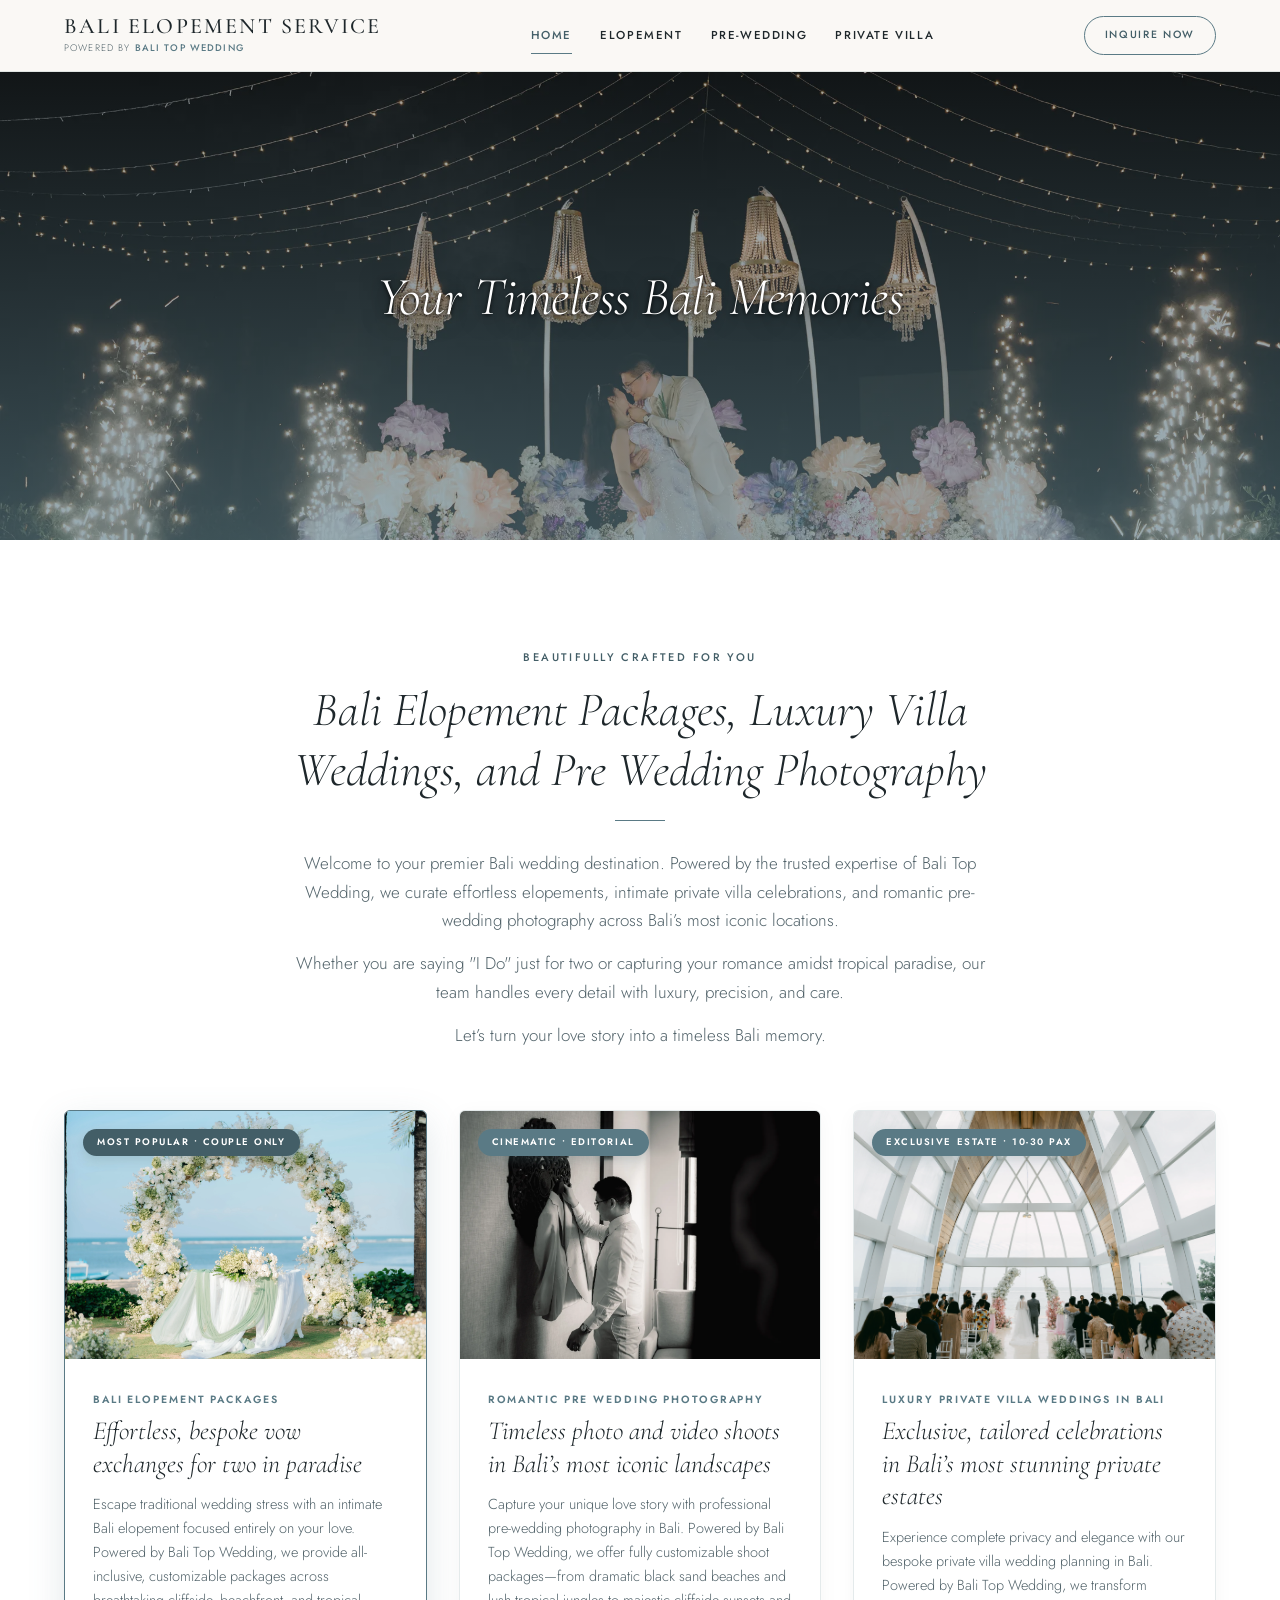
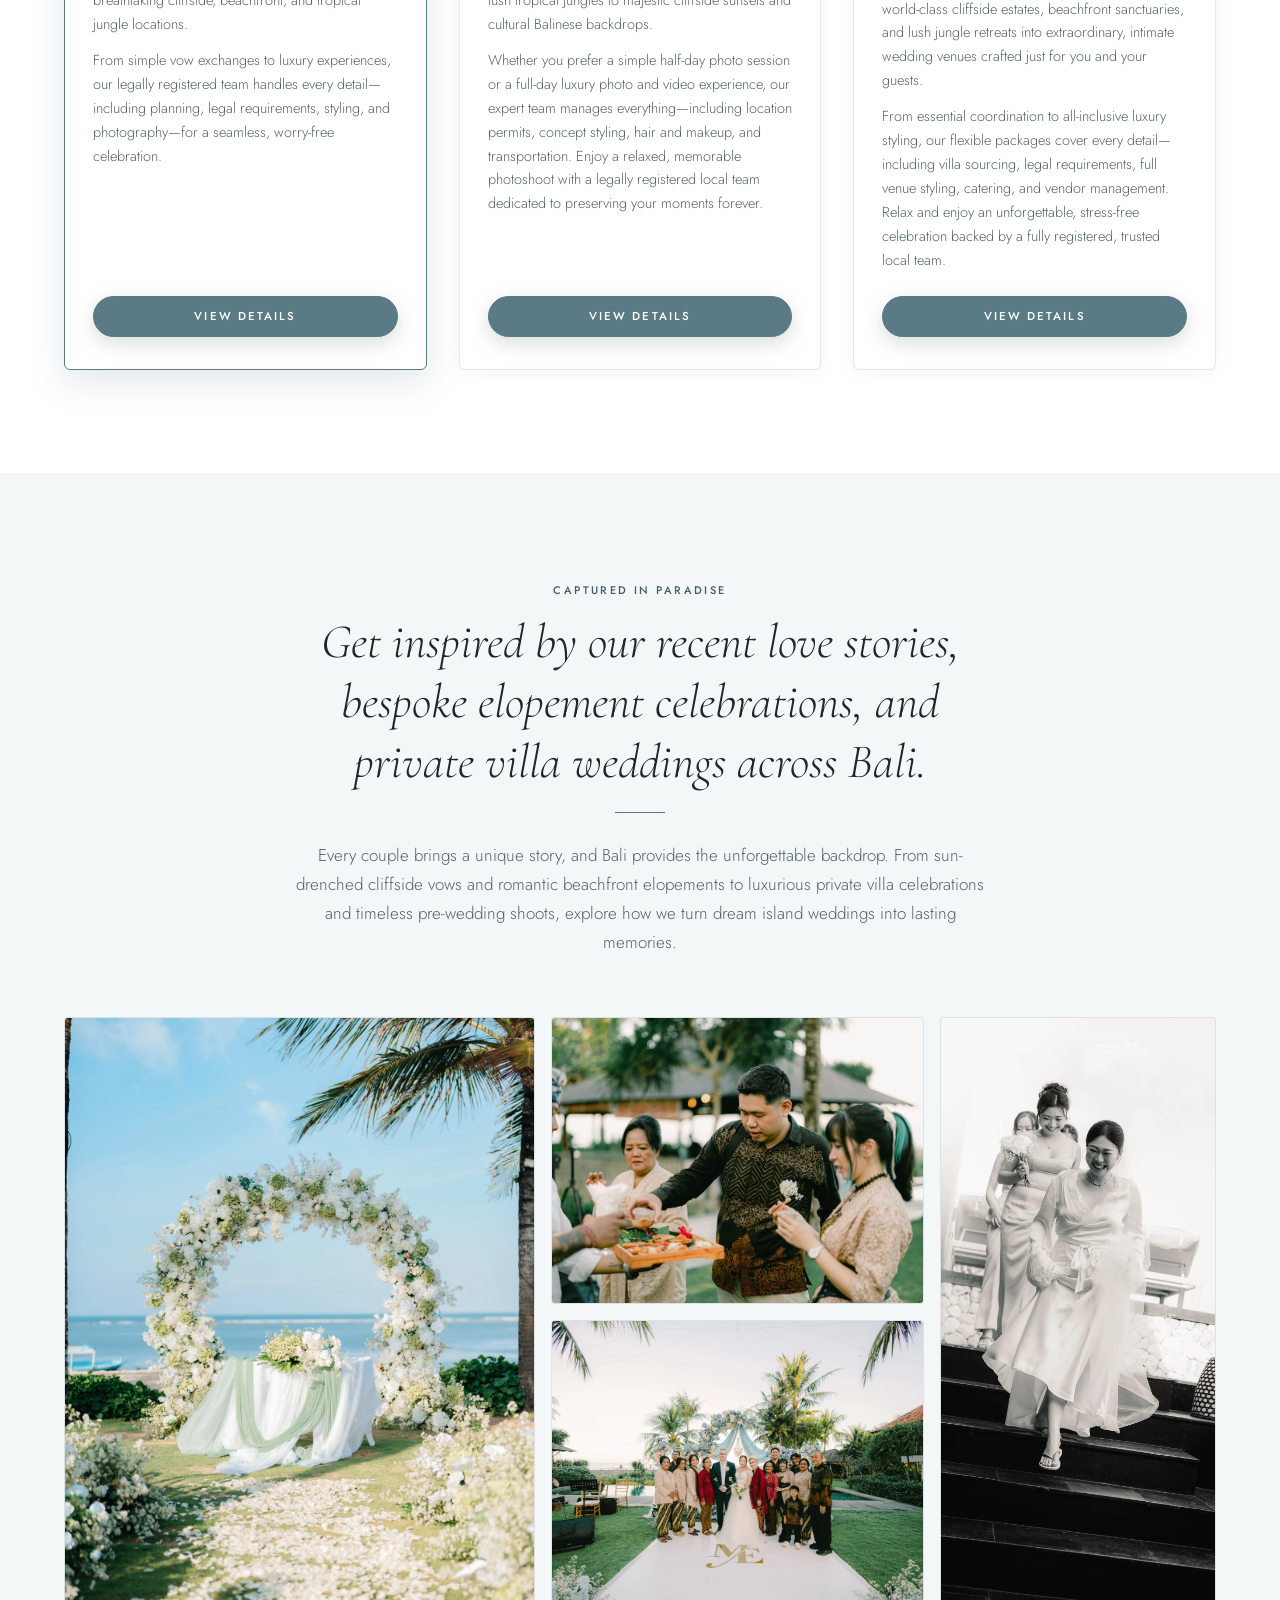
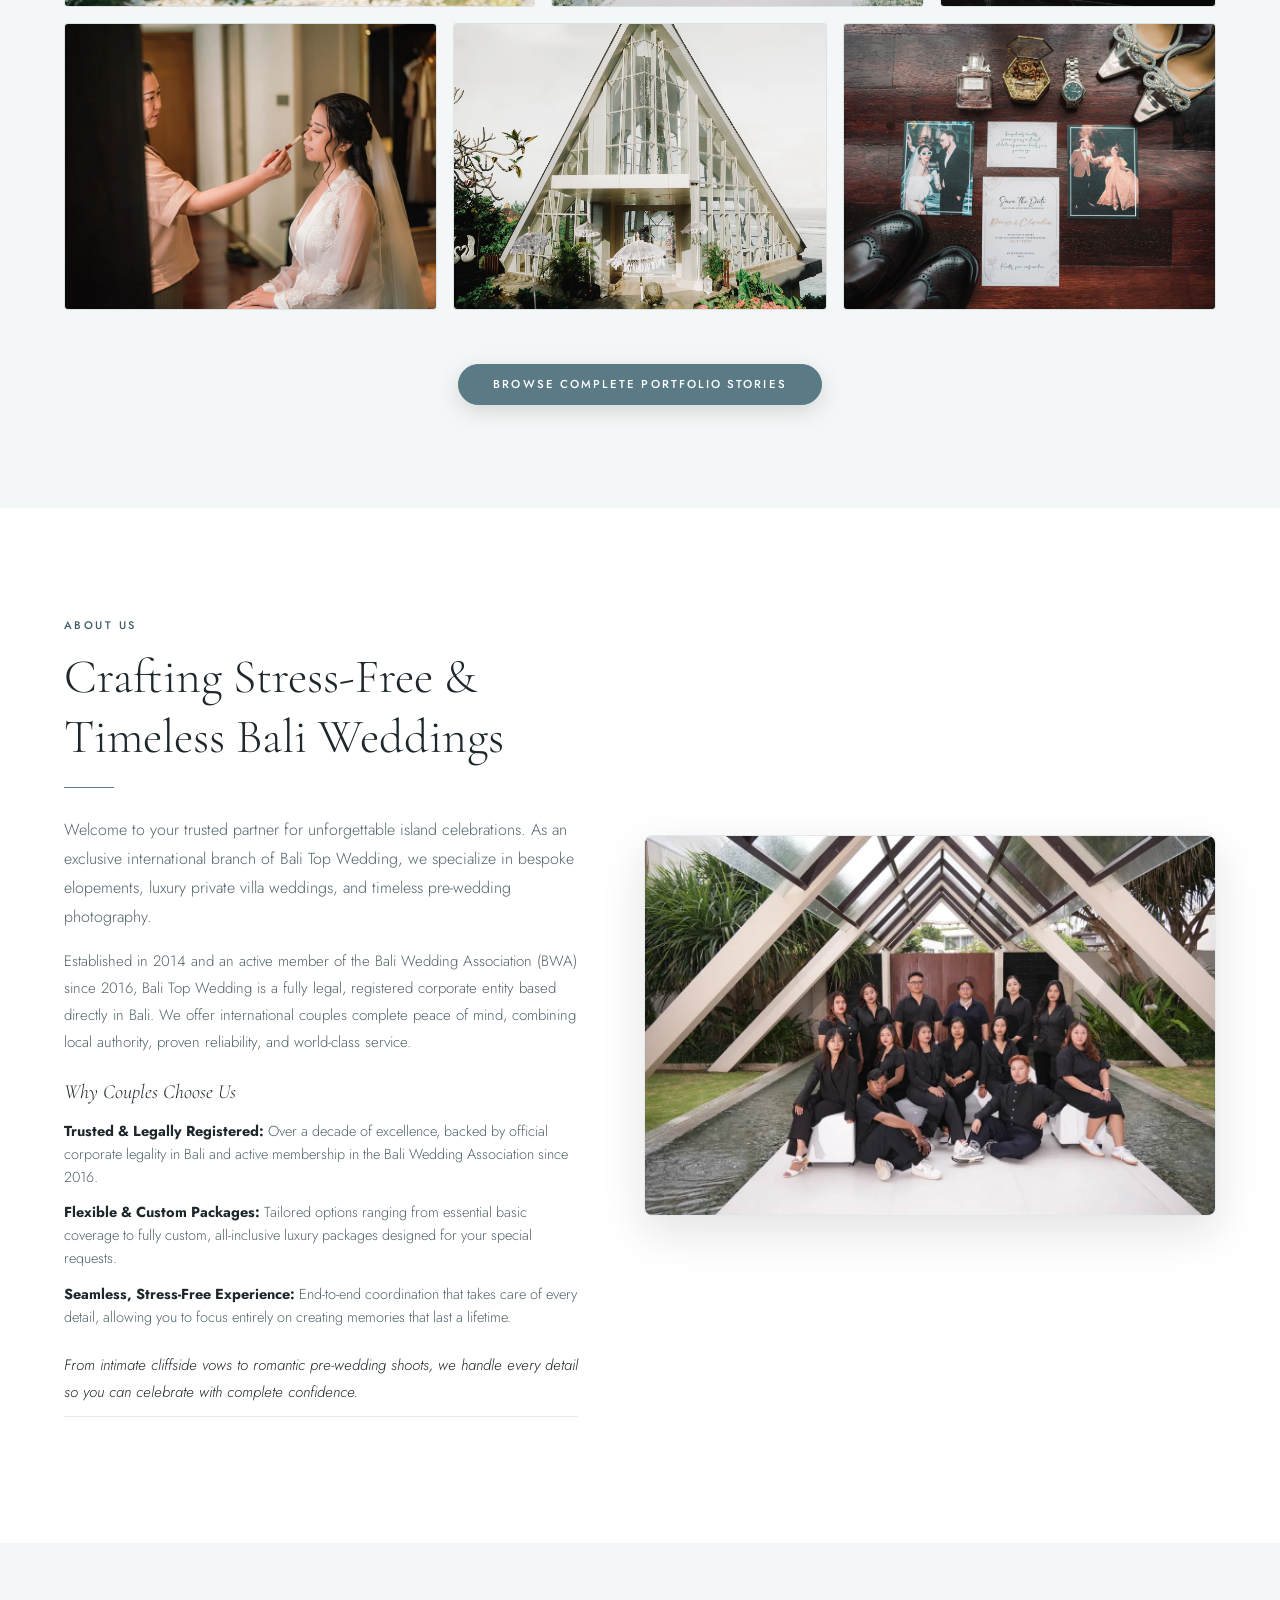
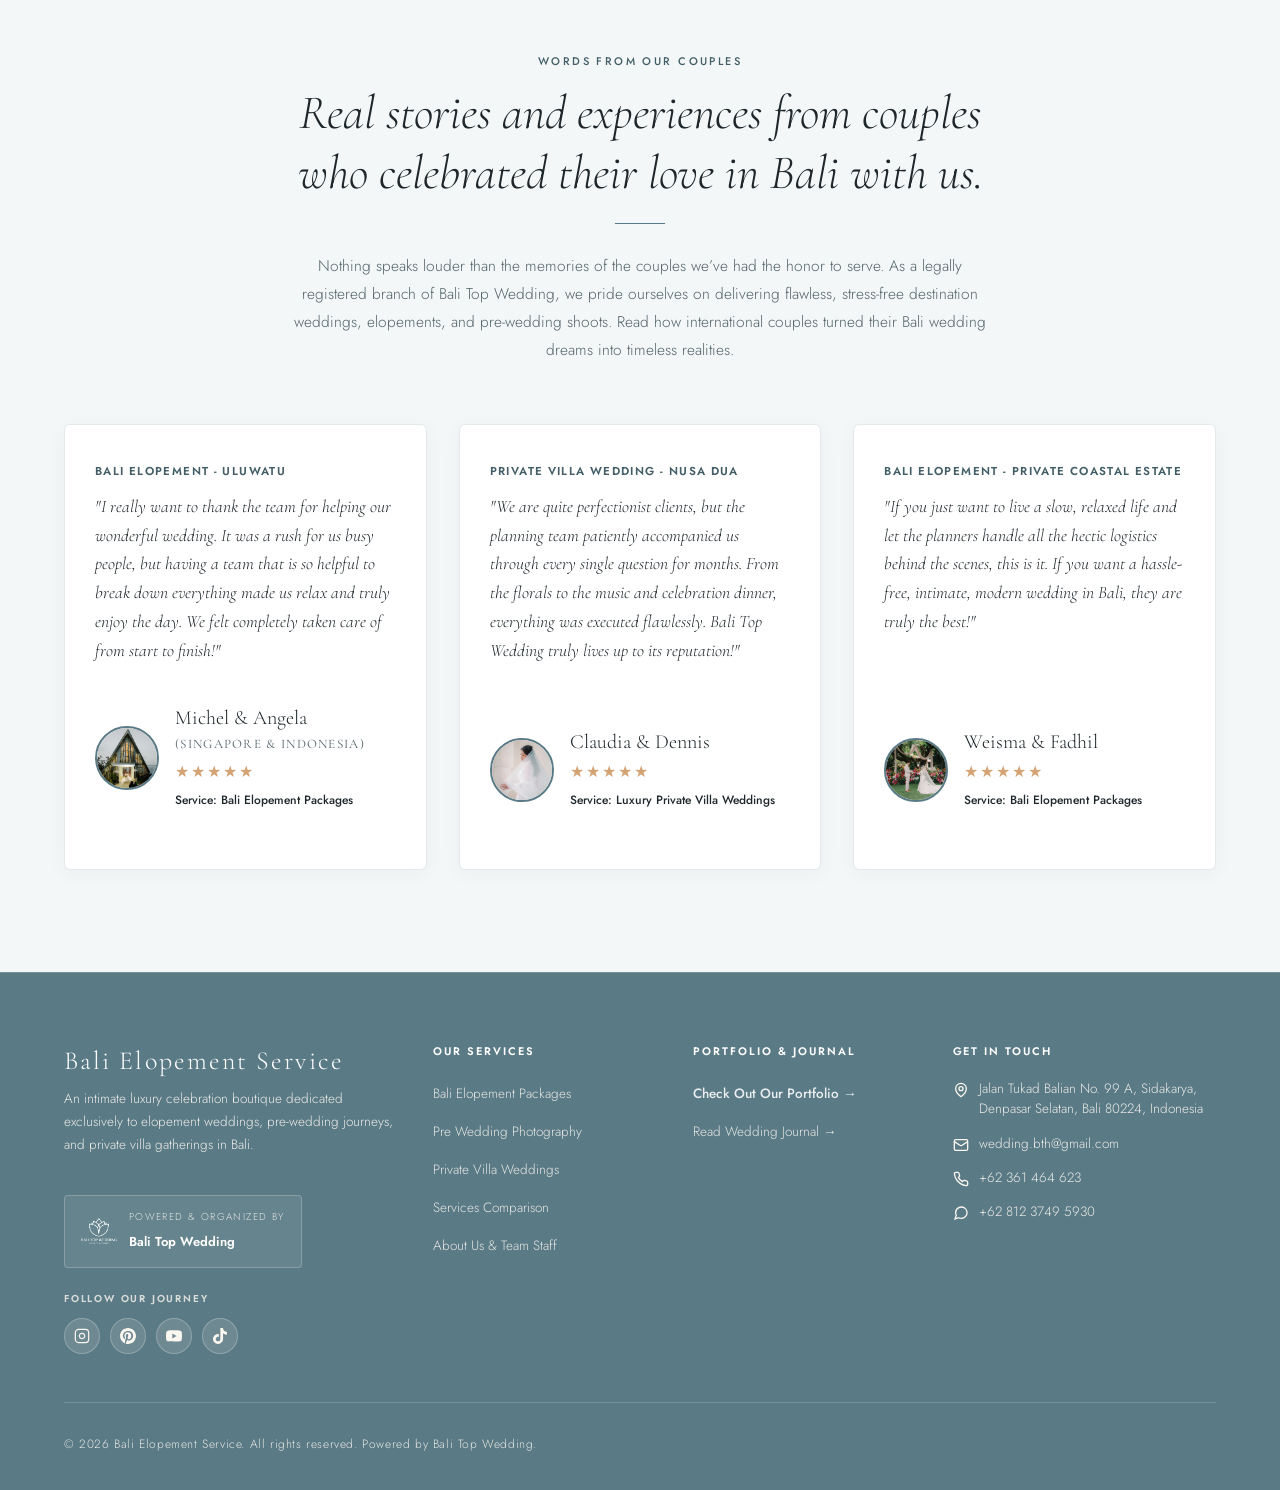
==== commit 2aed1b2a: "Refactor portfolio and services pages; update testimonials and add new elopement document - Updated " ====
--- a/index.html
+++ b/index.html
@@ -20,7 +20,7 @@
   <!-- ── 3. WELCOMING HERO SECTION ── -->
   <header class="hero">
     <div class="hero-content">
-      <h1>Exchange Sacred Vows in Bali's Most Magical Sanctuaries</h1>
+      <h1>Your Timeless Bali Memories</h1>
     </div>
   </header>
 
@@ -28,10 +28,12 @@
   <section class="section" id="services-preview">
     <div class="container">
       <div class="section-header">
-        <span class="section-label">Signature Offerings</span>
-        <h2>Three Ways to Celebrate Your Love in Bali</h2>
+        <span class="section-label">Beautifully Crafted For You</span>
+        <h2>Bali Elopement Packages, Luxury Villa Weddings, and Pre Wedding Photography</h2>
         <div class="divider-gold"></div>
-        <p>Whether it is just the two of you on a cliff at sunset, a cinematic adventure across volcanic peaks, or an exclusive private villa dinner, every package includes transparent pricing and complete care.</p>
+        <p style="margin-bottom: 14px;">Welcome to your premier Bali wedding destination. Powered by the trusted expertise of Bali Top Wedding, we curate effortless elopements, intimate private villa celebrations, and romantic pre-wedding photography across Bali’s most iconic locations.</p>
+        <p style="margin-bottom: 14px;">Whether you are saying "I Do" just for two or capturing your romance amidst tropical paradise, our team handles every detail with luxury, precision, and care.</p>
+        <p style="margin-bottom: 0;">Let’s turn your love story into a timeless Bali memory.</p>
       </div>
 
       <div class="services-grid">
@@ -43,12 +45,15 @@
             <img src="assets/images/elopement/elopement-01.webp" alt="Intimate Elopement Wedding in Bali" loading="lazy">
           </div>
           <div class="service-card-body">
-            <span class="service-card-category">Intimate Ceremony</span>
-            <h3 class="service-card-title">Intimate Elopement Wedding</h3>
-            <p class="service-card-desc">
-              For lovers desiring a deeply romantic, distraction-free union. Exchange sacred vows on a secluded cliff or ocean arch, followed by sunset photography and an exquisite candlelight dinner.
-            </p>
-            <div class="service-card-footer" style="margin-top: auto; padding-top: 18px;">
+            <span class="service-card-category">Bali Elopement Packages</span>
+            <h3 class="service-card-title">Effortless, bespoke vow exchanges for two in paradise</h3>
+            <p class="service-card-desc" style="min-height: auto; margin-bottom: 12px;">
+              Escape traditional wedding stress with an intimate Bali elopement focused entirely on your love. Powered by Bali Top Wedding, we provide all-inclusive, customizable packages across breathtaking cliffside, beachfront, and tropical jungle locations.
+            </p>
+            <p class="service-card-desc" style="min-height: auto; margin-bottom: 0;">
+              From simple vow exchanges to luxury experiences, our legally registered team handles every detail—including planning, legal requirements, styling, and photography—for a seamless, worry-free celebration.
+            </p>
+            <div class="service-card-footer" style="margin-top: auto; padding-top: 24px;">
               <a href="package-detail.html?pkg=elopement" class="btn btn-primary" style="width: 100%;">View Details</a>
             </div>
           </div>
@@ -61,12 +66,15 @@
             <img src="assets/images/prewedding/prewed-01.webp" alt="Bali Pre-Wedding Photoshoot Adventure" loading="lazy">
           </div>
           <div class="service-card-body">
-            <span class="service-card-category">Photoshoot Tour</span>
-            <h3 class="service-card-title">Pre-Wedding Adventure</h3>
-            <p class="service-card-desc">
-              An unforgettable sunrise-to-sunset photography journey through Bali’s most dramatic volcanic hills, hidden waterfalls, and towering ocean cliffs with full VIP styling support.
-            </p>
-            <div class="service-card-footer" style="margin-top: auto; padding-top: 18px;">
+            <span class="service-card-category">Romantic Pre Wedding Photography</span>
+            <h3 class="service-card-title">Timeless photo and video shoots in Bali’s most iconic landscapes</h3>
+            <p class="service-card-desc" style="min-height: auto; margin-bottom: 12px;">
+              Capture your unique love story with professional pre-wedding photography in Bali. Powered by Bali Top Wedding, we offer fully customizable shoot packages—from dramatic black sand beaches and lush tropical jungles to majestic cliffside sunsets and cultural Balinese backdrops.
+            </p>
+            <p class="service-card-desc" style="min-height: auto; margin-bottom: 0;">
+              Whether you prefer a simple half-day photo session or a full-day luxury photo and video experience, our expert team manages everything—including location permits, concept styling, hair and makeup, and transportation. Enjoy a relaxed, memorable photoshoot with a legally registered local team dedicated to preserving your moments forever.
+            </p>
+            <div class="service-card-footer" style="margin-top: auto; padding-top: 24px;">
               <a href="package-detail.html?pkg=pre-wedding" class="btn btn-primary" style="width: 100%;">View Details</a>
             </div>
           </div>
@@ -79,12 +87,15 @@
             <img src="assets/images/villa/villa-01.webp" alt="Private Villa Intimate Wedding in Bali" loading="lazy">
           </div>
           <div class="service-card-body">
-            <span class="service-card-category">Estate Gathering</span>
-            <h3 class="service-card-title">Private Villa Wedding</h3>
-            <p class="service-card-desc">
-              Celebrate with your closest circle in a completely private luxury villa estate. Features an infinity pool aisle, bespoke florals, acoustic melodies, and a private culinary banquet.
-            </p>
-            <div class="service-card-footer" style="margin-top: auto; padding-top: 18px;">
+            <span class="service-card-category">Luxury Private Villa Weddings in Bali</span>
+            <h3 class="service-card-title">Exclusive, tailored celebrations in Bali’s most stunning private estates</h3>
+            <p class="service-card-desc" style="min-height: auto; margin-bottom: 12px;">
+              Experience complete privacy and elegance with our bespoke private villa wedding planning in Bali. Powered by Bali Top Wedding, we transform world-class cliffside estates, beachfront sanctuaries, and lush jungle retreats into extraordinary, intimate wedding venues crafted just for you and your guests.
+            </p>
+            <p class="service-card-desc" style="min-height: auto; margin-bottom: 0;">
+              From essential coordination to all-inclusive luxury styling, our flexible packages cover every detail—including villa sourcing, legal requirements, full venue styling, catering, and vendor management. Relax and enjoy an unforgettable, stress-free celebration backed by a fully registered, trusted local team.
+            </p>
+            <div class="service-card-footer" style="margin-top: auto; padding-top: 24px;">
               <a href="package-detail.html?pkg=private-villa" class="btn btn-primary" style="width: 100%;">View Details</a>
             </div>
           </div>
@@ -98,10 +109,10 @@
   <section class="section section-nude">
     <div class="container">
       <div class="section-header">
-        <span class="section-label">Visual Journal</span>
-        <h2>Curated Moments of Pure Connection</h2>
+        <span class="section-label">Captured in Paradise</span>
+        <h2>Get inspired by our recent love stories, bespoke elopement celebrations, and private villa weddings across Bali.</h2>
         <div class="divider-gold"></div>
-        <p>We believe in quality over quantity. Instead of hundreds of repetitive pictures, here is a glimpse into how our intimate celebrations feel in Bali.</p>
+        <p>Every couple brings a unique story, and Bali provides the unforgettable backdrop. From sun-drenched cliffside vows and romantic beachfront elopements to luxurious private villa celebrations and timeless pre-wedding shoots, explore how we turn dream island weddings into lasting memories.</p>
       </div>
 
       <!-- Dynamic Brick / Masonry Grid with zero empty gaps -->
@@ -148,13 +159,30 @@
       <div class="about-split-layout">
         <div class="about-text-col">
           <span class="section-label">About Us</span>
-          <h2>Rooted in Bali, Dedicated to Pure Intimate Celebrations</h2>
+          <h2>Crafting Stress-Free &amp; Timeless Bali Weddings</h2>
           <div class="divider-gold" style="margin-left: 0;"></div>
-          <p style="font-size: 16px; line-height: 1.8; color: var(--muted); margin-bottom: 20px;">
-            Bali Elopement Service was established with one guiding philosophy: your wedding should celebrate true connection without the chaos, pressure, and formalities of massive banquets.
-          </p>
-          <p style="font-size: 15px; line-height: 1.8; color: var(--muted); margin-bottom: 28px;">
-            As a boutique division powered by <strong>Bali Top Wedding</strong>, we unite over 10 years of trusted wedding expertise, licensed celebrants, and handpicked cliffside and villa sanctuaries with personalized European-standard coordination. From your first message to the moment you say "I do", our passionate on-site team is with you every step of the journey.
+          <p style="font-size: 16px; line-height: 1.8; color: var(--muted); margin-bottom: 16px;">
+            Welcome to your trusted partner for unforgettable island celebrations. As an exclusive international branch of Bali Top Wedding, we specialize in bespoke elopements, luxury private villa weddings, and timeless pre-wedding photography.
+          </p>
+          <p style="font-size: 15px; line-height: 1.8; color: var(--muted); margin-bottom: 24px;">
+            Established in 2014 and an active member of the Bali Wedding Association (BWA) since 2016, Bali Top Wedding is a fully legal, registered corporate entity based directly in Bali. We offer international couples complete peace of mind, combining local authority, proven reliability, and world-class service.
+          </p>
+
+          <h3 style="font-size: 20px; font-style: italic; margin-bottom: 14px; color: var(--dark);">Why Couples Choose Us</h3>
+          <ul style="list-style: none; padding: 0; margin-bottom: 24px; display: grid; gap: 12px;">
+            <li style="font-size: 14.5px; line-height: 1.6; color: var(--muted);">
+              <strong style="color: var(--dark);">Trusted &amp; Legally Registered:</strong> Over a decade of excellence, backed by official corporate legality in Bali and active membership in the Bali Wedding Association since 2016.
+            </li>
+            <li style="font-size: 14.5px; line-height: 1.6; color: var(--muted);">
+              <strong style="color: var(--dark);">Flexible &amp; Custom Packages:</strong> Tailored options ranging from essential basic coverage to fully custom, all-inclusive luxury packages designed for your special requests.
+            </li>
+            <li style="font-size: 14.5px; line-height: 1.6; color: var(--muted);">
+              <strong style="color: var(--dark);">Seamless, Stress-Free Experience:</strong> End-to-end coordination that takes care of every detail, allowing you to focus entirely on creating memories that last a lifetime.
+            </li>
+          </ul>
+
+          <p style="font-size: 15px; line-height: 1.8; color: var(--dark); font-style: italic; margin-bottom: 0;">
+            From intimate cliffside vows to romantic pre-wedding shoots, we handle every detail so you can celebrate with complete confidence.
           </p>
           <div class="about-stats-row">
           </div>
@@ -172,63 +200,66 @@
   <section class="section section-nude">
     <div class="container">
       <div class="section-header">
-        <span class="section-label">Love Letters</span>
-        <h2>Words from Couples Who Took the Leap</h2>
+        <span class="section-label">Words from Our Couples</span>
+        <h2>Real stories and experiences from couples who celebrated their love in Bali with us.</h2>
         <div class="divider-gold"></div>
+        <p style="font-size: 15.5px; line-height: 1.8; color: var(--muted); max-width: 780px; margin: 0 auto 40px; text-align: center;">
+          Nothing speaks louder than the memories of the couples we’ve had the honor to serve. As a legally registered branch of Bali Top Wedding, we pride ourselves on delivering flawless, stress-free destination weddings, elopements, and pre-wedding shoots. Read how international couples turned their Bali wedding dreams into timeless realities.
+        </p>
       </div>
 
       <div class="testimonials-grid">
         <!-- REVIEW 1: MICHEL & ANGELA -->
         <article class="testimonial-card">
-          <div class="testimonial-couple">
+          <div class="testimonial-header" style="margin-bottom: 12px; font-size: 11.5px; letter-spacing: 0.12em; text-transform: uppercase; color: var(--accent-dark); font-weight: 600;">
+            Bali Elopement - Uluwatu
+          </div>
+          <p class="testimonial-quote">
+            "I really want to thank the team for helping our wonderful wedding. It was a rush for us busy people, but having a team that is so helpful to break down everything made us relax and truly enjoy the day. We felt completely taken care of from start to finish!"
+          </p>
+          <div class="testimonial-couple" style="margin-top: 20px;">
             <img src="assets/images/couples/michel-angela.webp" alt="Michel and Angela" class="couple-avatar">
             <div class="couple-info">
-              <h4>Michel &amp; Angela</h4>
-              <span>International Couple • Elopement</span>
-            </div>
-          </div>
-          <p class="testimonial-quote">
-            "I really want to thank the team for helping our wonderful wedding. It was a rush for us busy people, but having a team that is so helpful to break down everything made us relax and truly enjoy the day. We felt completely taken care of from start to finish!"
-          </p>
-          <div class="testimonial-footer">
-            <span>Uluwatu Sunset Ceremony</span>
-            <span class="star-rating">★★★★★</span>
+              <h4>Michel &amp; Angela <span style="font-weight: 400; font-size: 13px; color: var(--muted);">(Singapore &amp; Indonesia)</span></h4>
+              <div class="star-rating" style="margin: 4px 0;">★★★★★</div>
+              <div style="font-size: 12px; color: var(--dark); font-weight: 500;">Service: Bali Elopement Packages</div>
+            </div>
           </div>
         </article>
 
         <!-- REVIEW 2: CLAUDIA & DENNIS -->
         <article class="testimonial-card">
-          <div class="testimonial-couple">
+          <div class="testimonial-header" style="margin-bottom: 12px; font-size: 11.5px; letter-spacing: 0.12em; text-transform: uppercase; color: var(--accent-dark); font-weight: 600;">
+            Private Villa Wedding - Nusa Dua
+          </div>
+          <p class="testimonial-quote">
+            "We are quite perfectionist clients, but the planning team patiently accompanied us through every single question for months. From the florals to the music and celebration dinner, everything was executed flawlessly. Bali Top Wedding truly lives up to its reputation!"
+          </p>
+          <div class="testimonial-couple" style="margin-top: 20px;">
             <img src="assets/images/couples/claudia-dennis.webp" alt="Claudia and Dennis" class="couple-avatar">
             <div class="couple-info">
               <h4>Claudia &amp; Dennis</h4>
-              <span>Private Gathering • Nusa Dua</span>
-            </div>
-          </div>
-          <p class="testimonial-quote">
-            "We are quite perfectionist clients, but the planning team patiently accompanied us through every single question for months. From the florals to the music and celebration dinner, everything was executed flawlessly. Bali Top Wedding truly lives up to its reputation!"
-          </p>
-          <div class="testimonial-footer">
-            <span>Nusa Dua Luxury Sanctuary</span>
-            <span class="star-rating">★★★★★</span>
+              <div class="star-rating" style="margin: 4px 0;">★★★★★</div>
+              <div style="font-size: 12px; color: var(--dark); font-weight: 500;">Service: Luxury Private Villa Weddings</div>
+            </div>
           </div>
         </article>
 
         <!-- REVIEW 3: WEISMA & FADHIL -->
         <article class="testimonial-card">
-          <div class="testimonial-couple">
+          <div class="testimonial-header" style="margin-bottom: 12px; font-size: 11.5px; letter-spacing: 0.12em; text-transform: uppercase; color: var(--accent-dark); font-weight: 600;">
+            Bali Elopement - Private Coastal Estate
+          </div>
+          <p class="testimonial-quote">
+            "If you just want to live a slow, relaxed life and let the planners handle all the hectic logistics behind the scenes, this is it. If you want a hassle-free, intimate, modern wedding in Bali, they are truly the best!"
+          </p>
+          <div class="testimonial-couple" style="margin-top: 20px;">
             <img src="assets/images/couples/weisma-fadhil.webp" alt="Weisma and Fadhil" class="couple-avatar">
             <div class="couple-info">
               <h4>Weisma &amp; Fadhil</h4>
-              <span>Intimate Celebration • Bali</span>
-            </div>
-          </div>
-          <p class="testimonial-quote">
-            "If you just want to live a slow, relaxed life and let the planners handle all the hectic logistics behind the scenes, this is it. If you want a hassle-free, intimate, modern wedding in Bali, they are truly the best!"
-          </p>
-          <div class="testimonial-footer">
-            <span>Private Coastal Estate</span>
-            <span class="star-rating">★★★★★</span>
+              <div class="star-rating" style="margin: 4px 0;">★★★★★</div>
+              <div style="font-size: 12px; color: var(--dark); font-weight: 500;">Service: Bali Elopement Packages</div>
+            </div>
           </div>
         </article>
       </div>
--- a/css/style.css
+++ b/css/style.css
@@ -570,20 +570,27 @@
   top: 0;
   right: 0;
   transform: translateX(100%);
-  width: 85%;
-  max-width: 380px;
+  width: 88%;
+  max-width: 360px;
   height: 100vh;
+  height: 100dvh;
   background-color: var(--cream);
   border-left: 1px solid var(--border-subtle);
-  padding: 90px 30px 40px;
+  padding: 24px 22px 24px;
   display: flex;
   flex-direction: column;
   justify-content: space-between;
-  transition: transform 0.4s cubic-bezier(0.25, 1, 0.5, 1), visibility 0.4s;
+  transition: transform 0.35s cubic-bezier(0.25, 1, 0.5, 1), visibility 0.35s;
   visibility: hidden;
   z-index: 1090;
   overflow-y: auto;
-  box-shadow: -10px 0 40px rgba(0,0,0,0.1);
+  scrollbar-width: none;
+  -ms-overflow-style: none;
+  box-shadow: -10px 0 40px rgba(30, 39, 43, 0.15);
+}
+
+.mobile-drawer::-webkit-scrollbar {
+  display: none;
 }
 
 .mobile-drawer.is-open {
@@ -597,11 +604,12 @@
   left: 0;
   width: 100vw;
   height: 100vh;
-  background: rgba(30, 25, 22, 0.45);
-  backdrop-filter: blur(4px);
+  height: 100dvh;
+  background: rgba(30, 39, 43, 0.5);
+  backdrop-filter: blur(3px);
   opacity: 0;
   visibility: hidden;
-  transition: var(--transition);
+  transition: opacity 0.3s ease, visibility 0.3s ease;
   z-index: 1080;
 }
 
@@ -610,52 +618,156 @@
   visibility: visible;
 }
 
+/* Drawer Header with Close Button */
+.mobile-drawer-header {
+  display: flex;
+  align-items: flex-start;
+  justify-content: space-between;
+  padding-bottom: 16px;
+  border-bottom: 1px solid var(--border-subtle);
+  margin-bottom: 16px;
+}
+
+.mobile-drawer-brand-block {
+  display: flex;
+  flex-direction: column;
+}
+
+.mobile-drawer-title {
+  font-family: var(--font-serif);
+  font-size: 19px;
+  letter-spacing: 0.08em;
+  text-transform: uppercase;
+  color: var(--dark);
+  font-weight: 500;
+  line-height: 1.2;
+}
+
+.mobile-powered {
+  font-family: var(--font-sans);
+  font-size: 9px;
+  letter-spacing: 0.12em;
+  text-transform: uppercase;
+  color: var(--muted);
+  margin-top: 3px;
+}
+
+.mobile-powered a {
+  color: var(--coastal);
+  text-decoration: underline;
+}
+
+.mobile-drawer-close {
+  background: transparent;
+  border: 1px solid var(--border-subtle);
+  border-radius: 50%;
+  width: 34px;
+  height: 34px;
+  display: flex;
+  align-items: center;
+  justify-content: center;
+  color: var(--dark);
+  cursor: pointer;
+  padding: 0;
+  transition: var(--transition);
+  flex-shrink: 0;
+}
+
+.mobile-drawer-close:hover {
+  background: var(--nude);
+  color: var(--coastal);
+  border-color: var(--coastal);
+  transform: rotate(90deg);
+}
+
+/* Drawer Navigation List */
 .mobile-nav-list {
   list-style: none;
   display: flex;
   flex-direction: column;
-  gap: 18px;
+  gap: 2px;
 }
 
 .mobile-nav-link {
   font-family: var(--font-serif);
-  font-size: 22px;
+  font-size: 19px;
   color: var(--dark);
+  display: flex;
+  align-items: center;
+  justify-content: space-between;
+  padding: 9px 0;
+  border-bottom: 0.5px solid rgba(90, 122, 133, 0.1);
+  text-decoration: none;
+  transition: var(--transition);
+}
+
+.mobile-nav-link.active {
+  color: var(--coastal);
+  font-weight: 600;
+  font-style: normal;
+  padding-left: 6px;
+}
+
+.mobile-nav-link.active::after {
+  content: '';
+  width: 6px;
+  height: 6px;
+  border-radius: 50%;
+  background-color: var(--coastal);
+}
+
+.mobile-nav-link:hover {
+  color: var(--coastal);
+  padding-left: 6px;
+}
+
+/* Drawer Secondary Links */
+.mobile-nav-divider {
+  margin: 14px 0 10px;
+  border-top: 1px solid var(--border-subtle);
+}
+
+.mobile-nav-secondary {
+  list-style: none;
+  display: flex;
+  flex-direction: column;
+  gap: 2px;
+}
+
+.mobile-secondary-link {
+  font-family: var(--font-sans);
+  font-size: 13px;
+  letter-spacing: 0.04em;
+  color: var(--muted);
   display: block;
-  padding-bottom: 8px;
-  border-bottom: 0.5px solid var(--border-subtle);
-}
-
-.mobile-nav-link.active {
-  color: var(--accent-dark);
-  font-style: italic;
-}
-
-.mobile-submenu {
-  padding-left: 16px;
-  margin-top: 10px;
-  display: flex;
-  flex-direction: column;
+  padding: 7px 0;
+  text-decoration: none;
+  transition: var(--transition);
+}
+
+.mobile-secondary-link:hover {
+  color: var(--coastal);
+  padding-left: 4px;
+}
+
+/* Drawer Footer */
+.mobile-drawer-footer {
+  margin-top: 18px;
+  border-top: 1px solid var(--border-subtle);
+  padding-top: 16px;
+}
+
+.mobile-drawer-footer .form-dual-actions {
+  display: grid;
+  grid-template-columns: 1fr 1fr;
   gap: 10px;
 }
 
-.mobile-sub-link {
-  font-size: 15px;
-  color: var(--muted);
-}
-
-.mobile-drawer-footer {
-  margin-top: 30px;
-  border-top: 1px solid var(--border-subtle);
-  padding-top: 24px;
-}
-
-.mobile-powered {
+.mobile-drawer-footer .btn {
+  padding: 10px 8px;
   font-size: 11px;
-  letter-spacing: 0.1em;
-  text-transform: uppercase;
-  color: var(--muted);
-  margin-bottom: 16px;
+  letter-spacing: 0.06em;
+  justify-content: center;
 }
 
 /* ==========================================================================
@@ -1125,6 +1237,120 @@
 }
 
 /* ==========================================================================
+   ELOPEMENT SUMMARY GRID (OVERVIEW PAGE)
+   ========================================================================== */
+.elopement-summary-grid {
+  display: grid;
+  grid-template-columns: repeat(4, 1fr);
+  gap: 24px;
+}
+
+.elopement-summary-card {
+  text-decoration: none;
+  color: inherit;
+  display: flex;
+  flex-direction: column;
+  height: 100%;
+}
+
+.elopement-summary-card .service-card-body {
+  padding: 24px 20px;
+  display: flex;
+  flex-direction: column;
+  flex-grow: 1;
+}
+
+.elopement-card-tagline {
+  font-family: var(--font-serif);
+  font-size: 16.5px;
+  line-height: 1.45;
+  color: var(--dark);
+  font-style: normal;
+  margin-bottom: 20px;
+  flex-grow: 1;
+  min-height: auto;
+}
+
+.elopement-card-footer {
+  margin-top: auto;
+  padding-top: 14px;
+  border-top: 1px solid var(--border-subtle);
+  display: flex;
+  align-items: baseline;
+  justify-content: space-between;
+  gap: 8px;
+  flex-wrap: wrap;
+}
+
+.elopement-card-price {
+  font-family: var(--font-serif);
+  font-size: 17.5px;
+  font-weight: 600;
+  color: var(--accent-dark);
+}
+
+.elopement-card-link {
+  font-family: var(--font-sans);
+  font-size: 11px;
+  font-weight: 500;
+  letter-spacing: 0.12em;
+  text-transform: uppercase;
+  color: var(--coastal);
+  transition: var(--transition);
+  display: inline-flex;
+  align-items: center;
+  gap: 4px;
+}
+
+.elopement-summary-card:hover .elopement-card-link {
+  color: var(--coastal-dark);
+  transform: translateX(3px);
+}
+
+.elopement-summary-cta {
+  margin-top: 48px;
+  text-align: center;
+  padding: 36px 24px;
+  background-color: var(--nude);
+  border: 1px solid var(--border-subtle);
+  border-radius: 6px;
+}
+
+.pkg-back-link {
+  display: inline-flex;
+  align-items: center;
+  gap: 6px;
+  font-family: var(--font-sans);
+  font-size: 11.5px;
+  font-weight: 500;
+  letter-spacing: 0.12em;
+  text-transform: uppercase;
+  color: var(--coastal);
+  text-decoration: none;
+  transition: var(--transition);
+  margin-bottom: 14px;
+}
+
+.pkg-back-link:hover {
+  color: var(--coastal-dark);
+  transform: translateX(-3px);
+}
+
+@media (max-width: 1024px) {
+  .elopement-summary-grid {
+    grid-template-columns: repeat(2, 1fr);
+    gap: 20px;
+  }
+}
+
+@media (max-width: 640px) {
+  .elopement-summary-grid {
+    grid-template-columns: 1fr;
+    gap: 20px;
+  }
+}
+
+/* ==========================================================================
    PACKAGE DETAIL: STRUCTURED WRAPPER & INQUIRY FORM
    ========================================================================== */
 .package-wrapper {
@@ -1133,7 +1359,7 @@
   border-radius: 8px;
   padding: clamp(30px, 5vw, 60px);
   box-shadow: var(--shadow-card);
-  margin-top: -50px;
+  margin-top: 10px;
   position: relative;
   z-index: 10;
 }
@@ -2011,6 +2237,41 @@
   .topbar {
     display: none; /* Hide topbar on mobile to save vertical real estate */
   }
+
+  .navbar {
+    height: var(--header-height);
+  }
+
+  .navbar-container {
+    padding: 0 18px;
+    height: 100%;
+    display: flex;
+    align-items: center;
+    justify-content: space-between;
+  }
+
+  .brand-block {
+    display: flex;
+    flex-direction: column;
+    justify-content: center;
+    flex: 1;
+    min-width: 0;
+  }
+
+  .brand-title {
+    font-size: 17px;
+    letter-spacing: 0.08em;
+    white-space: nowrap;
+    overflow: hidden;
+    text-overflow: ellipsis;
+    line-height: 1.2;
+  }
+
+  .brand-subline {
+    font-size: 8.5px;
+    letter-spacing: 0.1em;
+    white-space: nowrap;
+  }
   
   .nav-links, .navbar-actions {
     display: none;
@@ -2018,6 +2279,17 @@
   
   .hamburger {
     display: flex;
+    flex-direction: column;
+    justify-content: space-between;
+    width: 24px;
+    height: 16px;
+    background: transparent;
+    border: none;
+    cursor: pointer;
+    padding: 0;
+    margin-left: 14px;
+    flex-shrink: 0;
+    align-self: center;
   }
   
   .testimonials-grid, .pinned-grid {
@@ -2051,7 +2323,7 @@
   
   .package-wrapper {
     padding: 24px 18px;
-    margin-top: -30px;
+    margin-top: 10px;
   }
   
   .package-header-bar {
@@ -2101,6 +2373,31 @@
   .hero-inner {
     padding: 60px 18px 45px;
     min-height: 42vh;
+  }
+}
+
+@media (max-width: 480px) {
+  .brand-title {
+    font-size: 15px;
+    letter-spacing: 0.05em;
+  }
+
+  .brand-subline {
+    font-size: 8px;
+    letter-spacing: 0.08em;
+  }
+
+  .navbar-container {
+    padding: 0 16px;
+  }
+
+  .mobile-drawer {
+    width: 92%;
+    padding: 20px 18px 22px;
+  }
+  
+  .mobile-nav-link {
+    font-size: 18px;
   }
 }
 
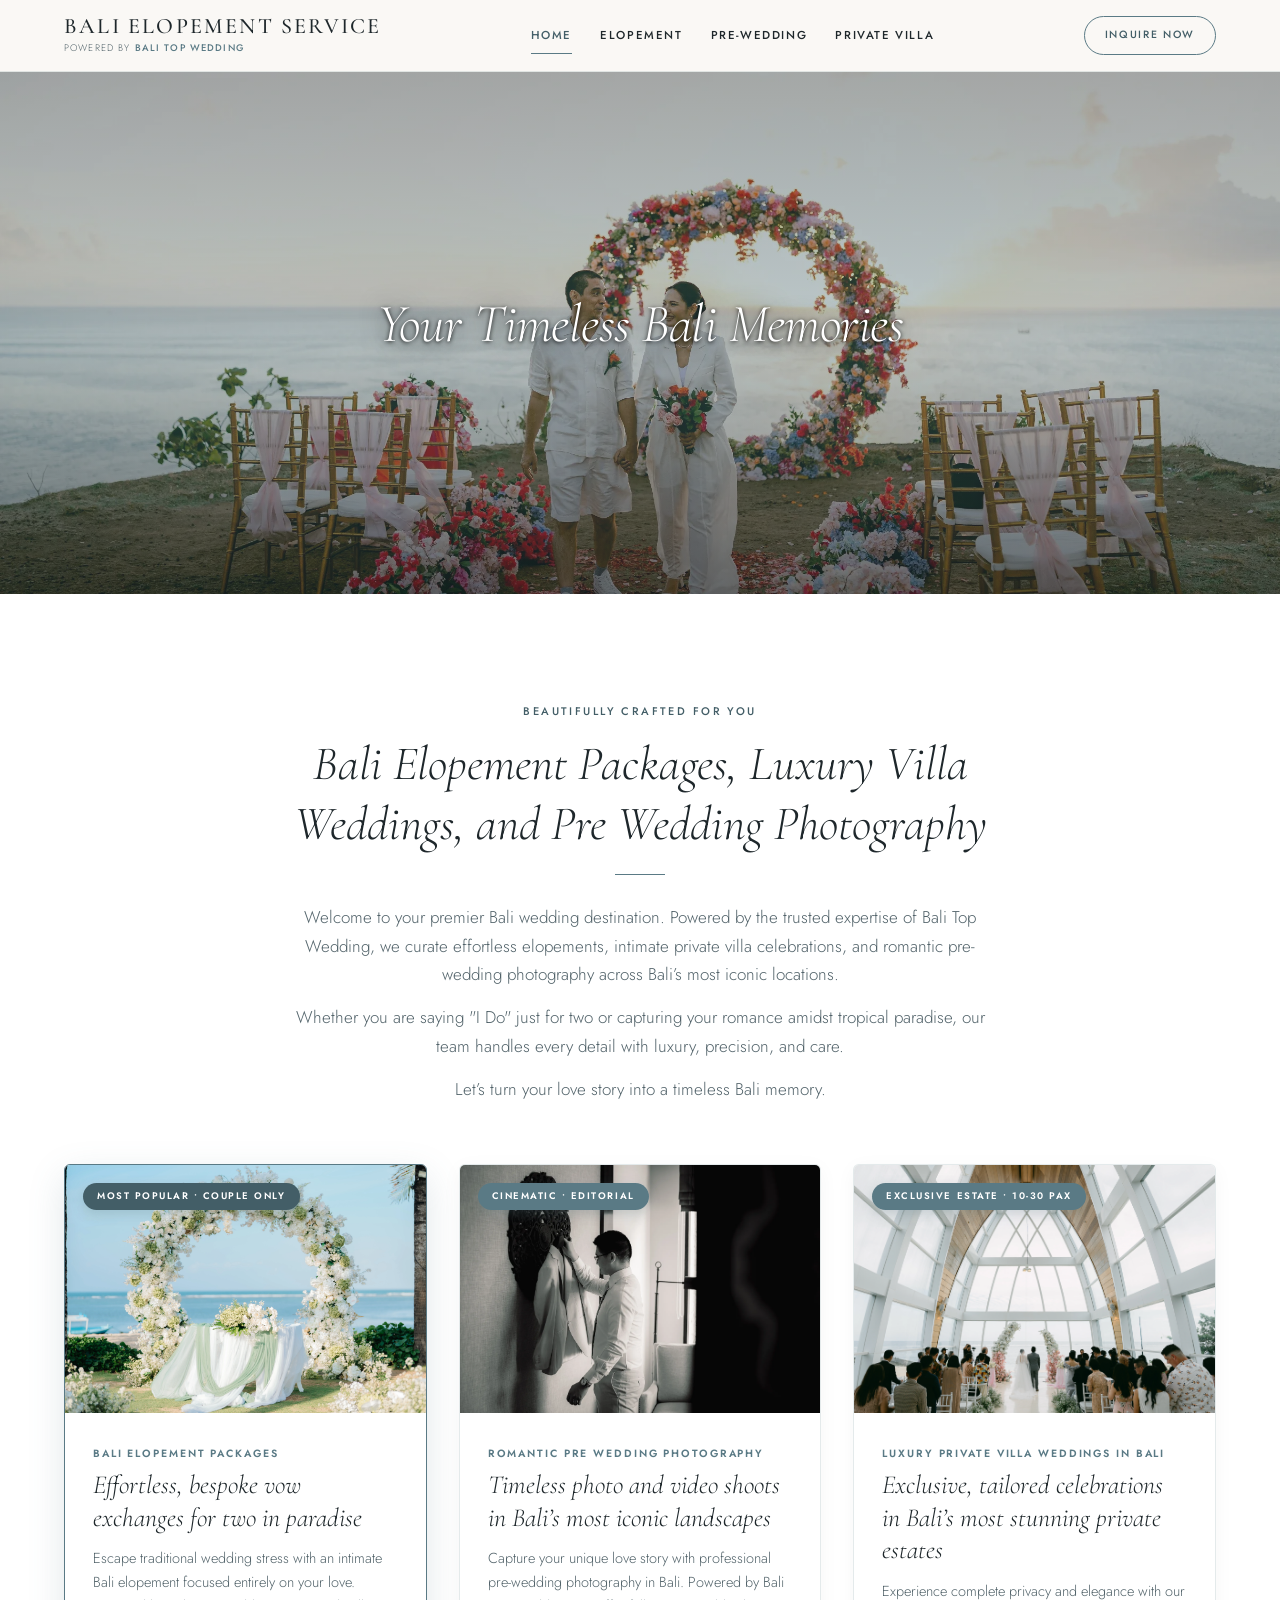
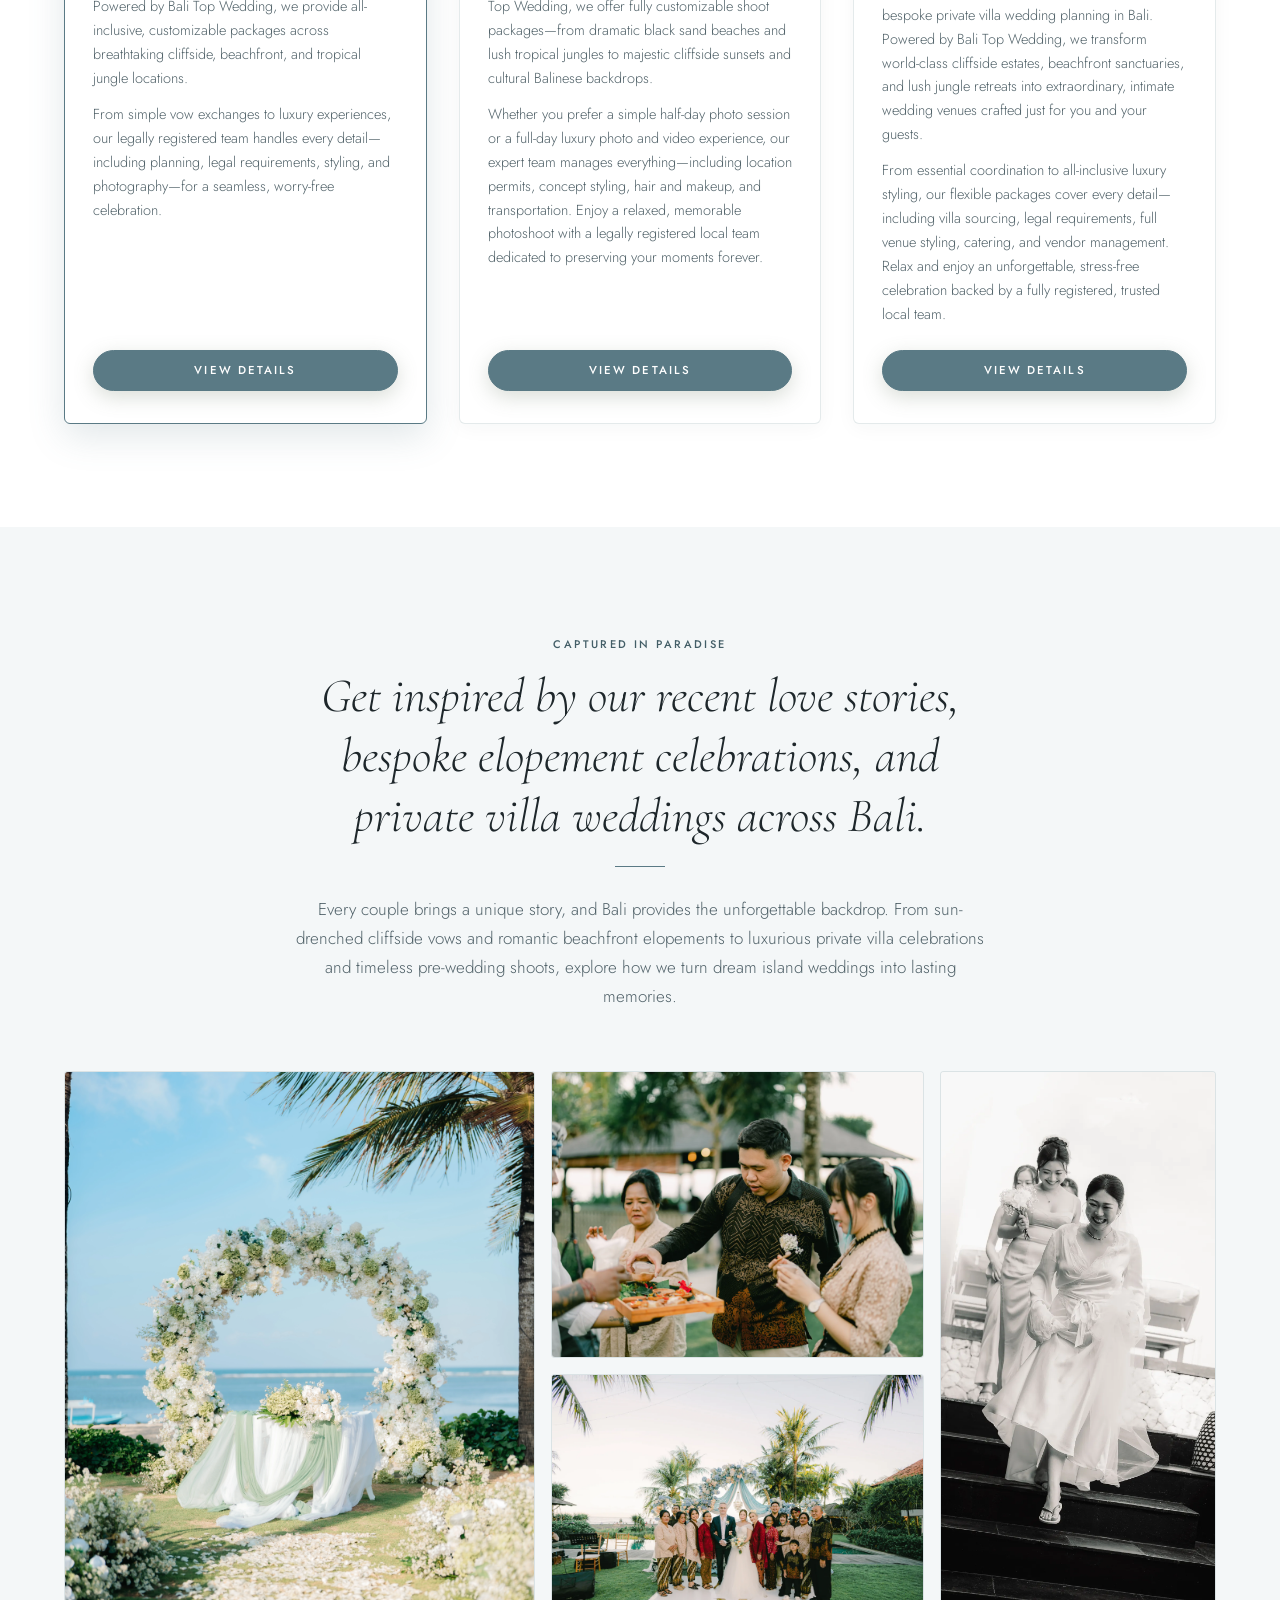
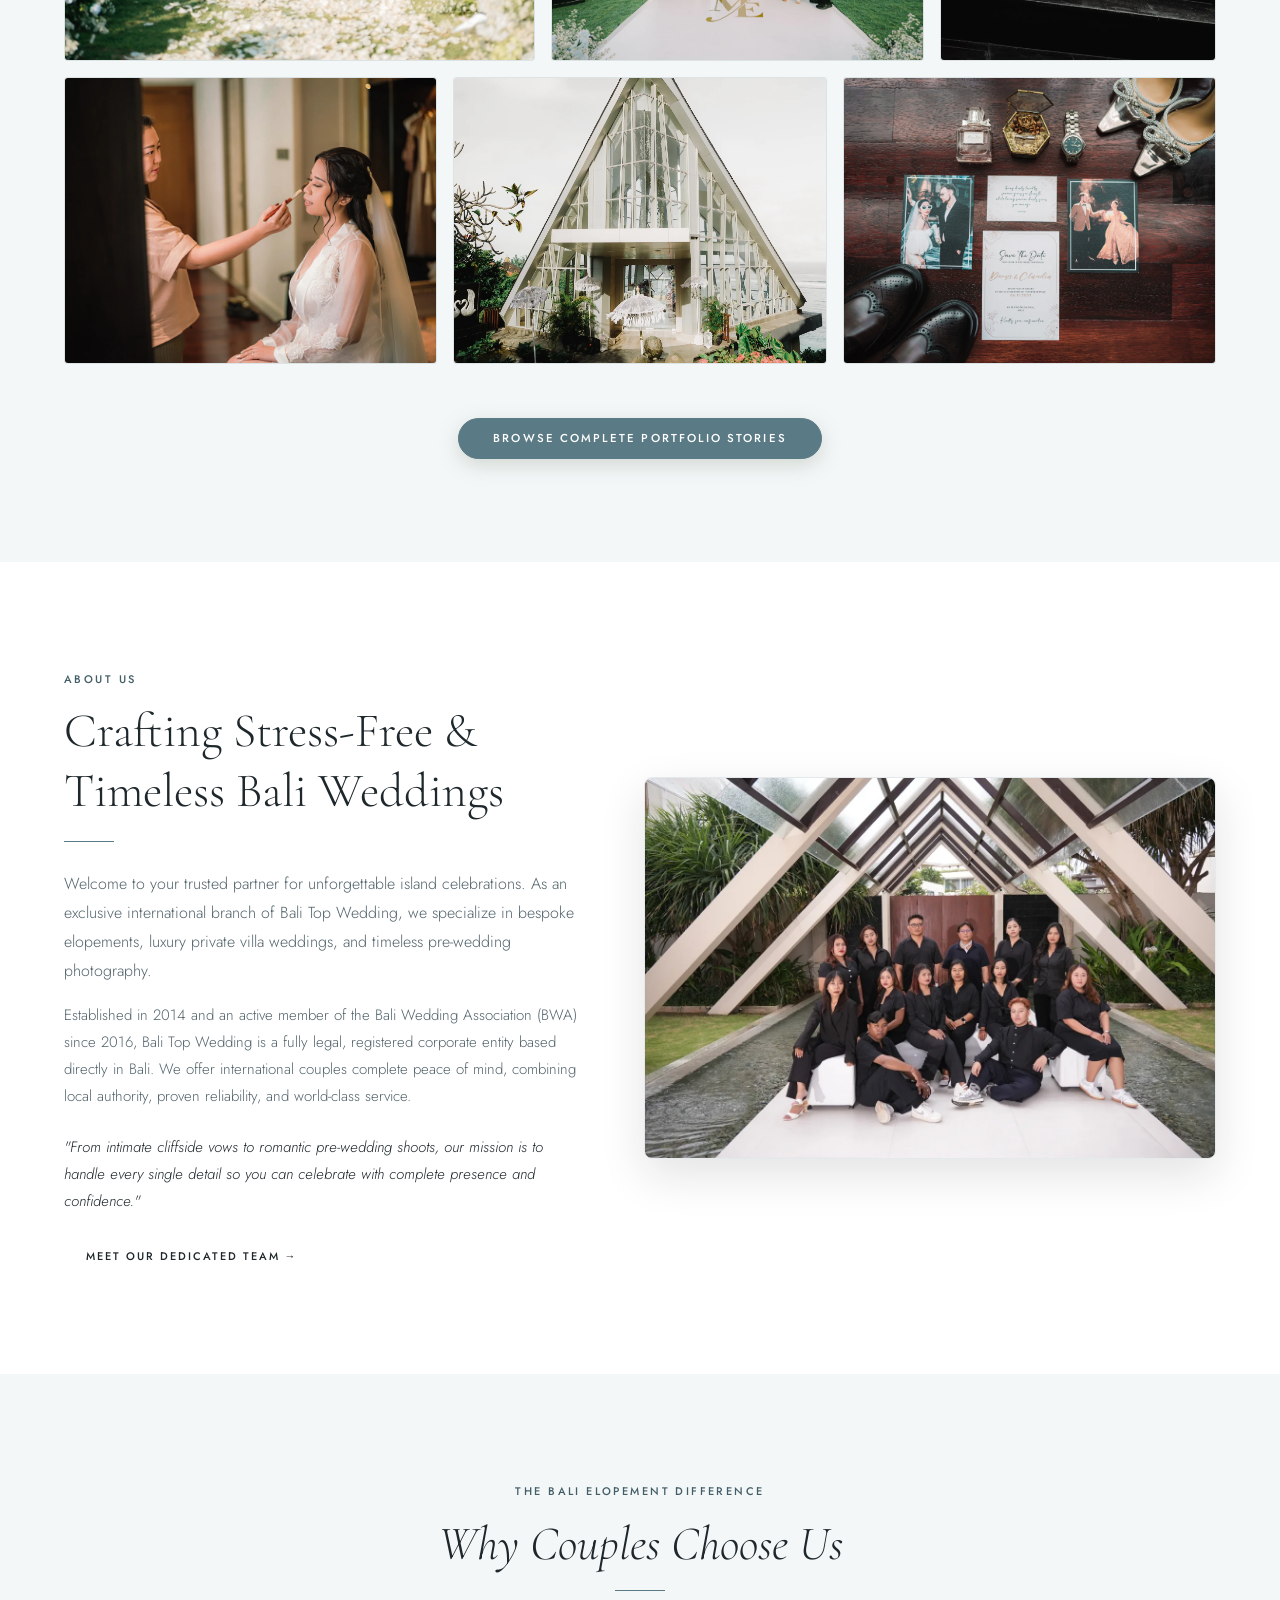
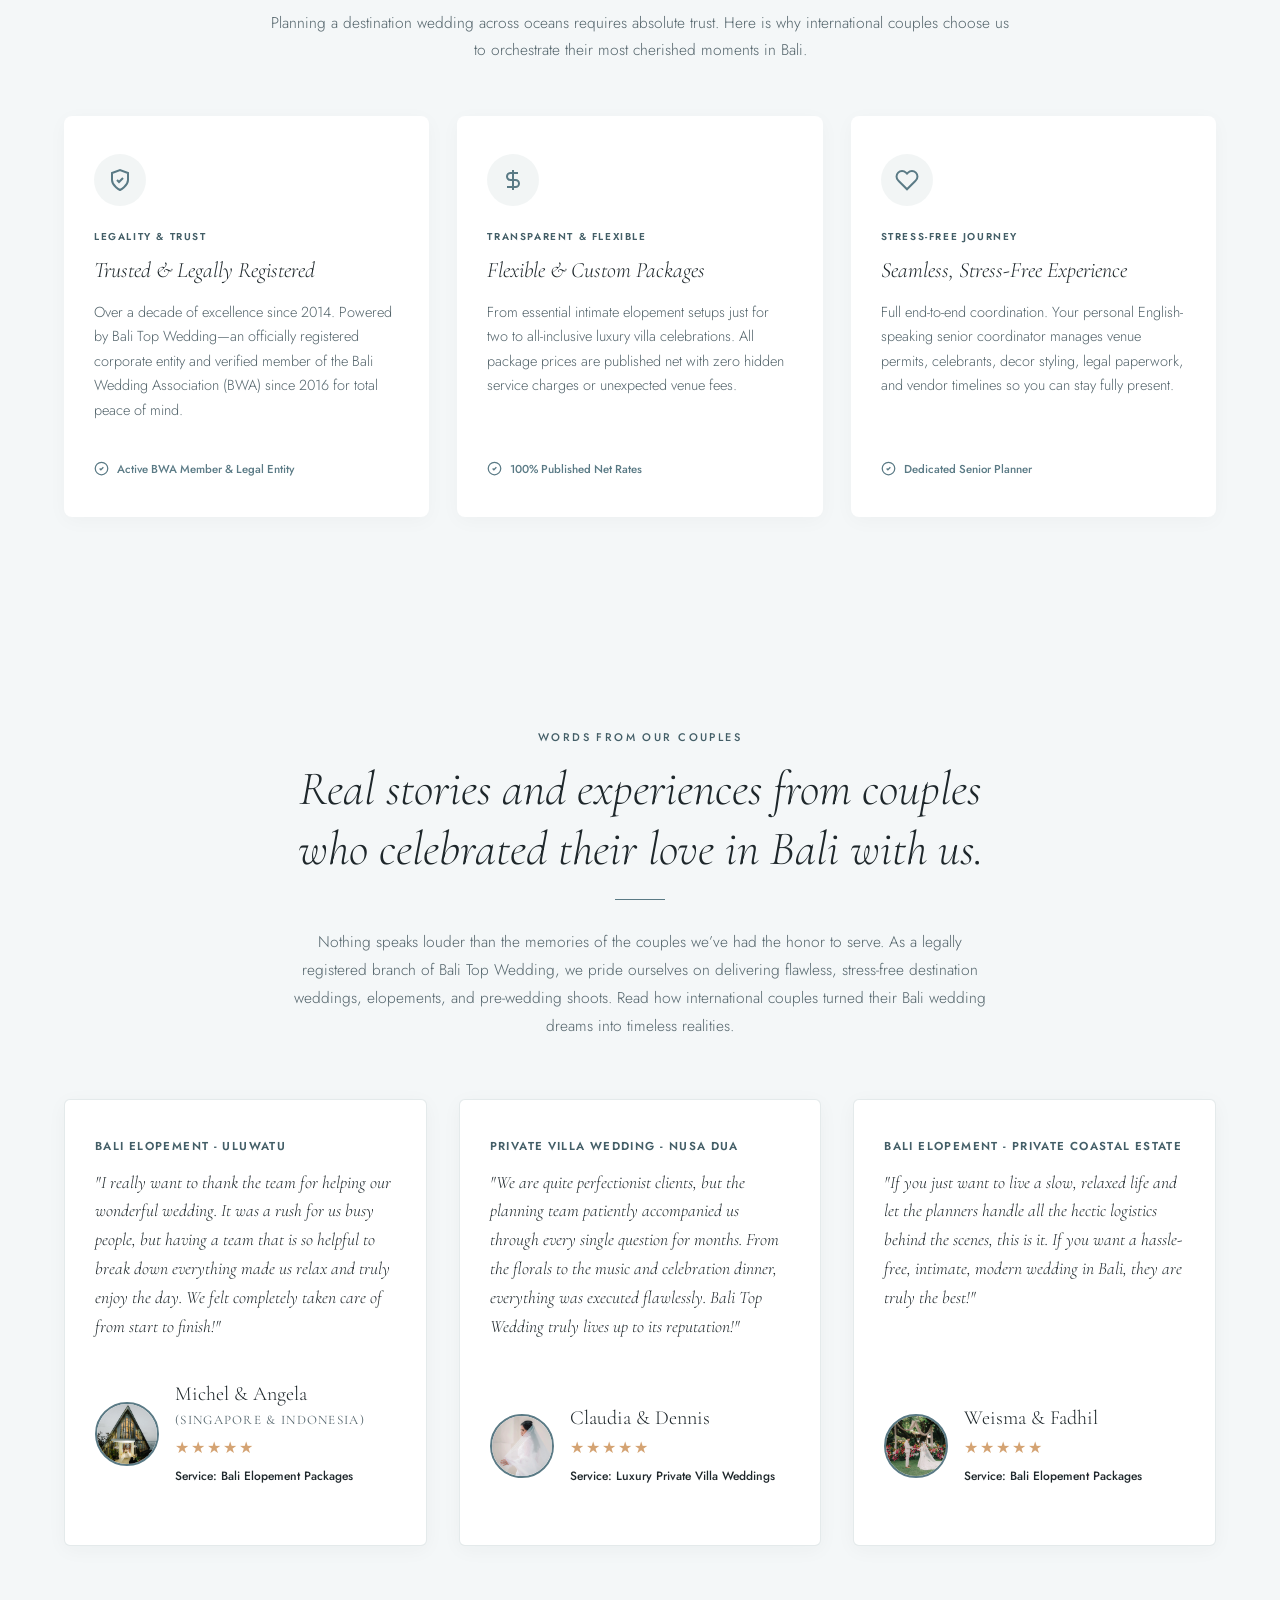
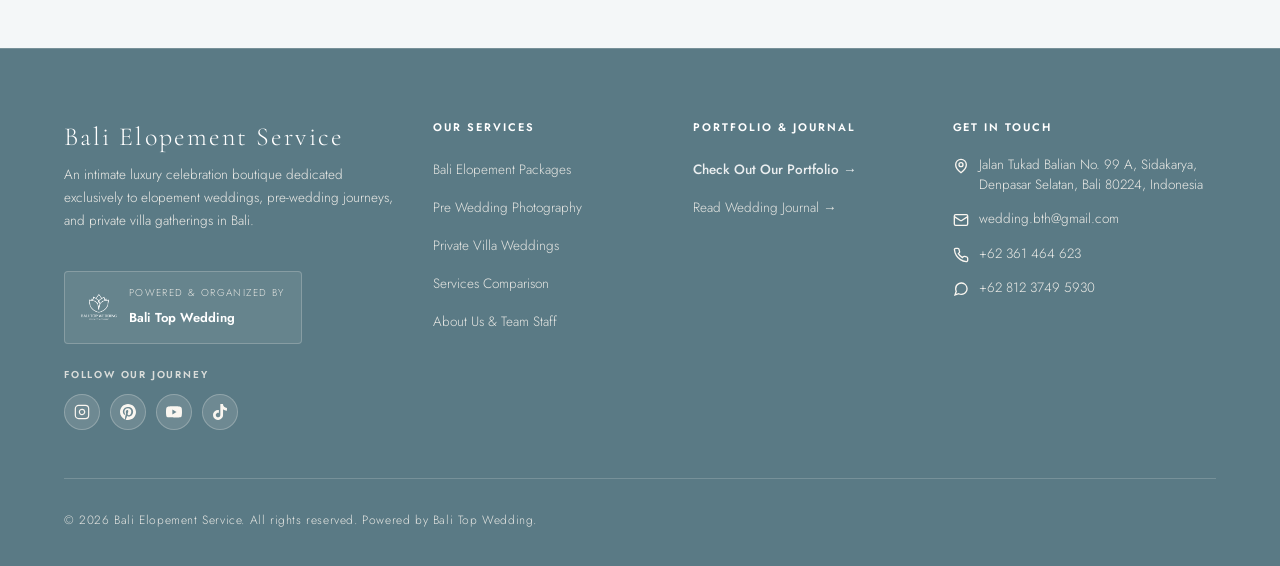
==== commit 156e301e: "feat: add new hero images and enhance hero section styles; implement "Why Couples Choose Us" section" ====
--- a/index.html
+++ b/index.html
@@ -18,7 +18,7 @@
   <div id="site-header"></div>
 
   <!-- ── 3. WELCOMING HERO SECTION ── -->
-  <header class="hero">
+  <header class="hero" style="min-height: 58vh; display: flex; align-items: center; justify-content: center; text-align: center; background-image: linear-gradient(180deg, rgba(28, 42, 48, 0.4) 0%, rgba(90, 122, 133, 0.4) 50%, rgba(28, 42, 48, 0.6) 100%), url('assets/images/hero/hero-vany-tall-2400x1200.webp'); background-position: center bottom;">
     <div class="hero-content">
       <h1>Your Timeless Bali Memories</h1>
     </div>
@@ -167,24 +167,11 @@
           <p style="font-size: 15px; line-height: 1.8; color: var(--muted); margin-bottom: 24px;">
             Established in 2014 and an active member of the Bali Wedding Association (BWA) since 2016, Bali Top Wedding is a fully legal, registered corporate entity based directly in Bali. We offer international couples complete peace of mind, combining local authority, proven reliability, and world-class service.
           </p>
-
-          <h3 style="font-size: 20px; font-style: italic; margin-bottom: 14px; color: var(--dark);">Why Couples Choose Us</h3>
-          <ul style="list-style: none; padding: 0; margin-bottom: 24px; display: grid; gap: 12px;">
-            <li style="font-size: 14.5px; line-height: 1.6; color: var(--muted);">
-              <strong style="color: var(--dark);">Trusted &amp; Legally Registered:</strong> Over a decade of excellence, backed by official corporate legality in Bali and active membership in the Bali Wedding Association since 2016.
-            </li>
-            <li style="font-size: 14.5px; line-height: 1.6; color: var(--muted);">
-              <strong style="color: var(--dark);">Flexible &amp; Custom Packages:</strong> Tailored options ranging from essential basic coverage to fully custom, all-inclusive luxury packages designed for your special requests.
-            </li>
-            <li style="font-size: 14.5px; line-height: 1.6; color: var(--muted);">
-              <strong style="color: var(--dark);">Seamless, Stress-Free Experience:</strong> End-to-end coordination that takes care of every detail, allowing you to focus entirely on creating memories that last a lifetime.
-            </li>
-          </ul>
-
-          <p style="font-size: 15px; line-height: 1.8; color: var(--dark); font-style: italic; margin-bottom: 0;">
-            From intimate cliffside vows to romantic pre-wedding shoots, we handle every detail so you can celebrate with complete confidence.
-          </p>
-          <div class="about-stats-row">
+          <p style="font-size: 15px; line-height: 1.8; color: var(--dark); font-style: italic; margin-bottom: 26px;">
+            "From intimate cliffside vows to romantic pre-wedding shoots, our mission is to handle every single detail so you can celebrate with complete presence and confidence."
+          </p>
+          <div>
+            <a href="about.html" class="btn btn-outline" style="padding: 10px 22px; font-size: 11px;">Meet Our Dedicated Team &rarr;</a>
           </div>
         </div>
         <div class="about-photo-col">
@@ -192,6 +179,72 @@
             <img src="assets/images/team-staff.webp" alt="Bali Elopement Service Team powered by Bali Top Wedding" loading="lazy">
           </div>
         </div>
+      </div>
+    </div>
+  </section>
+
+  <!-- ── 6.5 WHY COUPLES CHOOSE US (TRUST & PILLARS) ── -->
+  <section class="section section-nude" id="why-choose-us">
+    <div class="container">
+      <div class="section-header" style="text-align: center; max-width: 740px; margin: 0 auto 52px;">
+        <span class="section-label">The Bali Elopement Difference</span>
+        <h2>Why Couples Choose Us</h2>
+        <div class="divider-gold" style="margin: 0 auto 18px;"></div>
+        <p style="font-size: 15.5px; line-height: 1.8; color: var(--muted); margin: 0 auto;">
+          Planning a destination wedding across oceans requires absolute trust. Here is why international couples choose us to orchestrate their most cherished moments in Bali.
+        </p>
+      </div>
+
+      <div class="why-us-grid">
+        
+        <!-- Card 1: Official Legality -->
+        <article class="why-us-card">
+          <div class="why-us-icon-box">
+            <svg width="24" height="24" viewBox="0 0 24 24" fill="none" stroke="currentColor" stroke-width="2"><path d="M12 22s8-4 8-10V5l-8-3-8 3v7c0 6 8 10 8 10z"></path><path d="m9 12 2 2 4-4"></path></svg>
+          </div>
+          <span class="why-us-badge">Legality &amp; Trust</span>
+          <h3>Trusted &amp; Legally Registered</h3>
+          <p>
+            Over a decade of excellence since 2014. Powered by Bali Top Wedding—an officially registered corporate entity and verified member of the Bali Wedding Association (BWA) since 2016 for total peace of mind.
+          </p>
+          <div class="why-us-footer-tag">
+            <svg width="15" height="15" viewBox="0 0 24 24" fill="none" stroke="currentColor" stroke-width="2"><circle cx="12" cy="12" r="10"></circle><path d="m9 12 2 2 4-4"></path></svg>
+            Active BWA Member &amp; Legal Entity
+          </div>
+        </article>
+
+        <!-- Card 2: Flexible Packages -->
+        <article class="why-us-card">
+          <div class="why-us-icon-box">
+            <svg width="24" height="24" viewBox="0 0 24 24" fill="none" stroke="currentColor" stroke-width="2"><path d="M12 2v20M17 5H9.5a3.5 3.5 0 0 0 0 7h5a3.5 3.5 0 0 1 0 7H6"></path></svg>
+          </div>
+          <span class="why-us-badge">Transparent &amp; Flexible</span>
+          <h3>Flexible &amp; Custom Packages</h3>
+          <p>
+            From essential intimate elopement setups just for two to all-inclusive luxury villa celebrations. All package prices are published net with zero hidden service charges or unexpected venue fees.
+          </p>
+          <div class="why-us-footer-tag">
+            <svg width="15" height="15" viewBox="0 0 24 24" fill="none" stroke="currentColor" stroke-width="2"><circle cx="12" cy="12" r="10"></circle><path d="m9 12 2 2 4-4"></path></svg>
+            100% Published Net Rates
+          </div>
+        </article>
+
+        <!-- Card 3: Seamless Coordination -->
+        <article class="why-us-card">
+          <div class="why-us-icon-box">
+            <svg width="24" height="24" viewBox="0 0 24 24" fill="none" stroke="currentColor" stroke-width="2"><path d="M20.84 4.61a5.5 5.5 0 0 0-7.78 0L12 5.67l-1.06-1.06a5.5 5.5 0 0 0-7.78 7.78l1.06 1.06L12 21.23l7.78-7.78 1.06-1.06a5.5 5.5 0 0 0 0-7.78z"></path></svg>
+          </div>
+          <span class="why-us-badge">Stress-Free Journey</span>
+          <h3>Seamless, Stress-Free Experience</h3>
+          <p>
+            Full end-to-end coordination. Your personal English-speaking senior coordinator manages venue permits, celebrants, decor styling, legal paperwork, and vendor timelines so you can stay fully present.
+          </p>
+          <div class="why-us-footer-tag">
+            <svg width="15" height="15" viewBox="0 0 24 24" fill="none" stroke="currentColor" stroke-width="2"><circle cx="12" cy="12" r="10"></circle><path d="m9 12 2 2 4-4"></path></svg>
+            Dedicated Senior Planner
+          </div>
+        </article>
+
       </div>
     </div>
   </section>
--- a/css/style.css
+++ b/css/style.css
@@ -775,15 +775,15 @@
    ========================================================================== */
 .hero {
   position: relative;
-  min-height: 52vh;
+  min-height: 58vh;
   display: flex;
   align-items: center;
   justify-content: center;
   text-align: center;
   background-color: var(--dark);
-  background-image: linear-gradient(180deg, rgba(34, 44, 48, 0.40) 0%, rgba(90, 122, 133, 0.62) 100%), url('../assets/images/hero/hero-main.webp');
+  background-image: linear-gradient(180deg, rgba(28, 42, 48, 0.4) 0%, rgba(90, 122, 133, 0.4) 50%, rgba(28, 42, 48, 0.6) 100%), url('../assets/images/hero/hero-vany-tall-2400x1200.webp');
   background-size: cover;
-  background-position: center 35%;
+  background-position: center bottom;
   color: var(--ivory);
   padding: 60px 24px;
 }
@@ -1853,6 +1853,99 @@
   }
   .about-text-col {
     padding-right: 0;
+  }
+}
+
+/* ==========================================================================
+   WHY COUPLES CHOOSE US (TRUST PILLARS)
+   ========================================================================== */
+.why-us-grid {
+  display: grid;
+  grid-template-columns: repeat(3, 1fr);
+  gap: 28px;
+}
+
+.why-us-card {
+  background: var(--white);
+  border: 1px solid var(--border-light);
+  border-radius: 8px;
+  padding: 38px 30px;
+  box-shadow: 0 4px 20px rgba(0, 0, 0, 0.03);
+  transition: var(--transition);
+  display: flex;
+  flex-direction: column;
+  position: relative;
+}
+
+.why-us-card:hover {
+  transform: translateY(-4px);
+  box-shadow: 0 12px 30px rgba(90, 122, 133, 0.12);
+  border-color: var(--coastal);
+}
+
+.why-us-icon-box {
+  width: 52px;
+  height: 52px;
+  border-radius: 50%;
+  background: rgba(90, 122, 133, 0.08);
+  display: flex;
+  align-items: center;
+  justify-content: center;
+  margin-bottom: 22px;
+  color: var(--coastal);
+  transition: var(--transition);
+}
+
+.why-us-card:hover .why-us-icon-box {
+  background: var(--coastal);
+  color: var(--white);
+}
+
+.why-us-badge {
+  font-size: 10px;
+  letter-spacing: 0.16em;
+  text-transform: uppercase;
+  font-weight: 600;
+  color: var(--accent-dark);
+  margin-bottom: 10px;
+  display: block;
+}
+
+.why-us-card h3 {
+  font-family: var(--font-serif);
+  font-size: 22px;
+  font-style: italic;
+  margin-bottom: 14px;
+  color: var(--dark);
+  line-height: 1.35;
+}
+
+.why-us-card p {
+  font-size: 14.5px;
+  line-height: 1.7;
+  color: var(--muted);
+  margin-bottom: 20px;
+  flex-grow: 1;
+}
+
+.why-us-footer-tag {
+  padding-top: 16px;
+  border-top: 1px dashed var(--border-light);
+  font-size: 11.5px;
+  font-weight: 500;
+  color: var(--coastal);
+  display: flex;
+  align-items: center;
+  gap: 8px;
+}
+
+@media (max-width: 900px) {
+  .why-us-grid {
+    grid-template-columns: 1fr;
+    gap: 20px;
+  }
+  .why-us-card {
+    padding: 30px 24px;
   }
 }
 
@@ -2370,6 +2463,7 @@
     line-height: 1.5;
   }
 
+  .hero,
   .hero-inner {
     padding: 60px 18px 45px;
     min-height: 42vh;
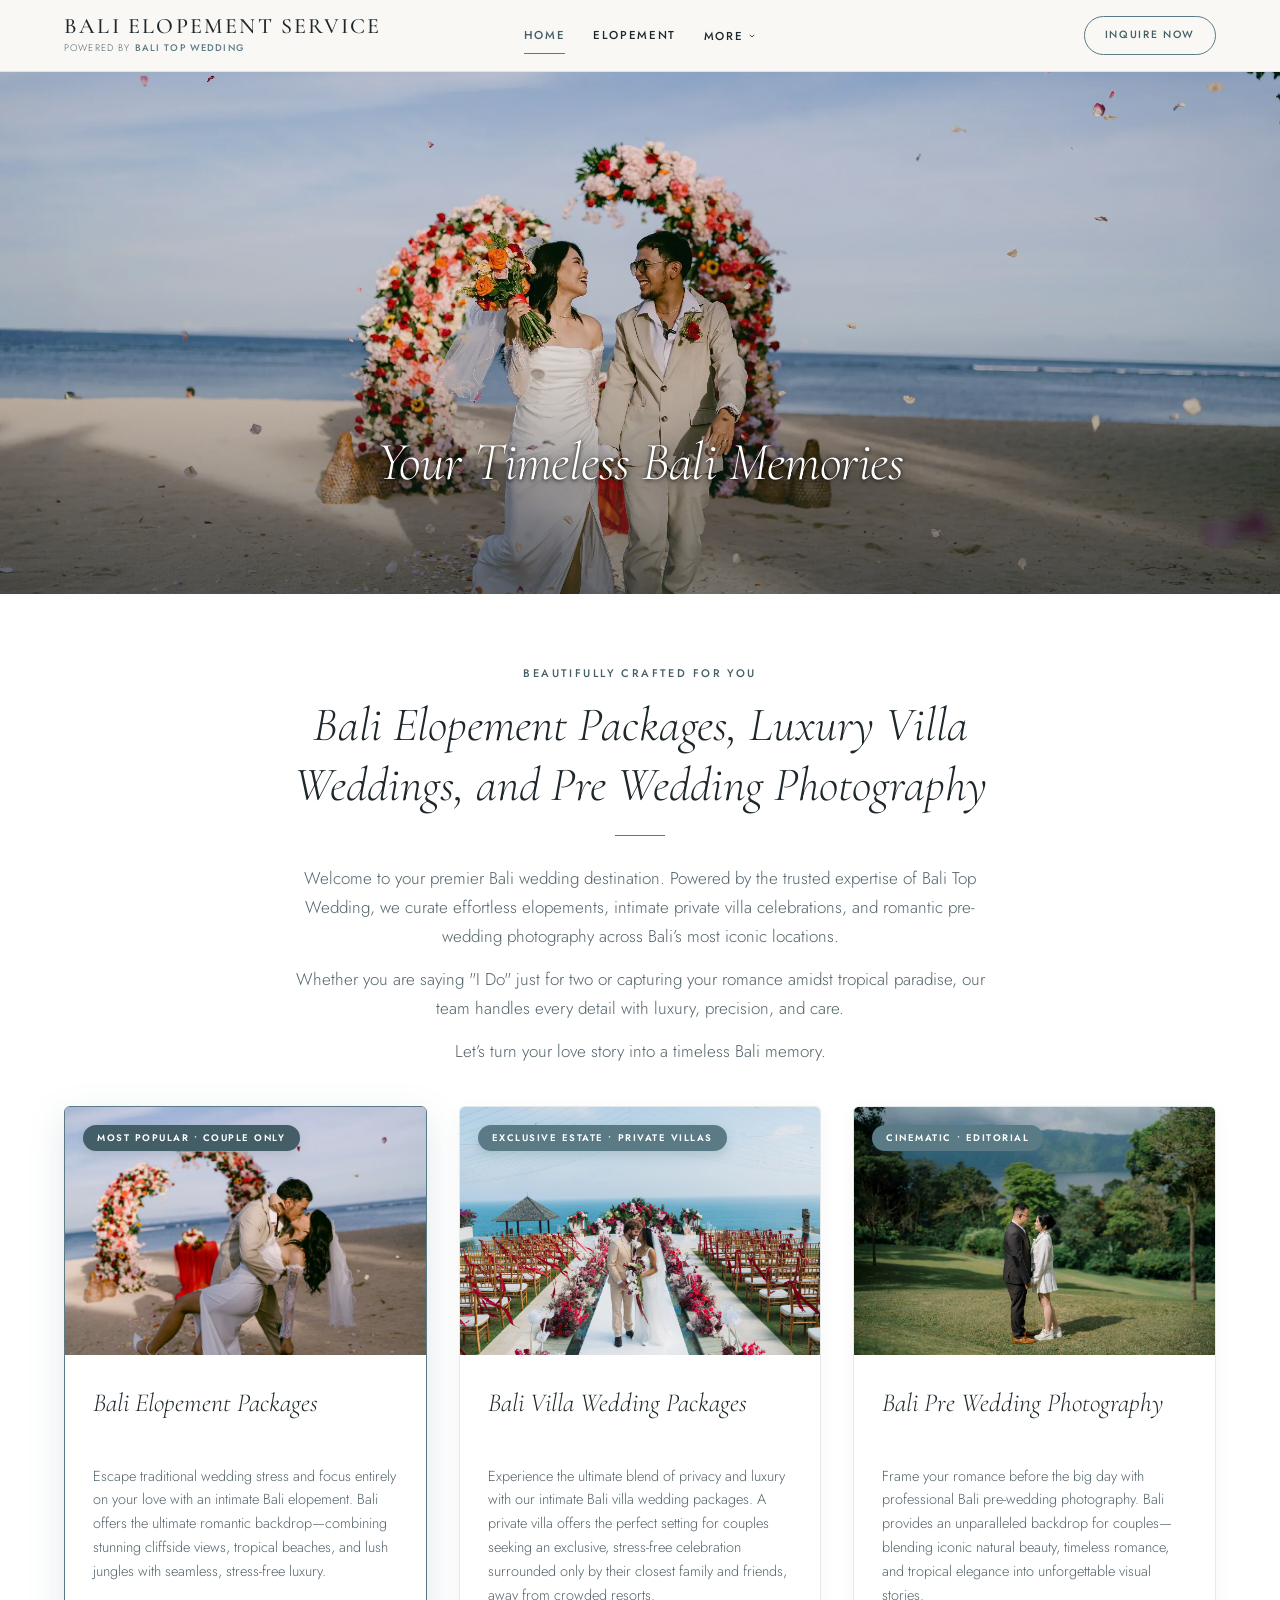
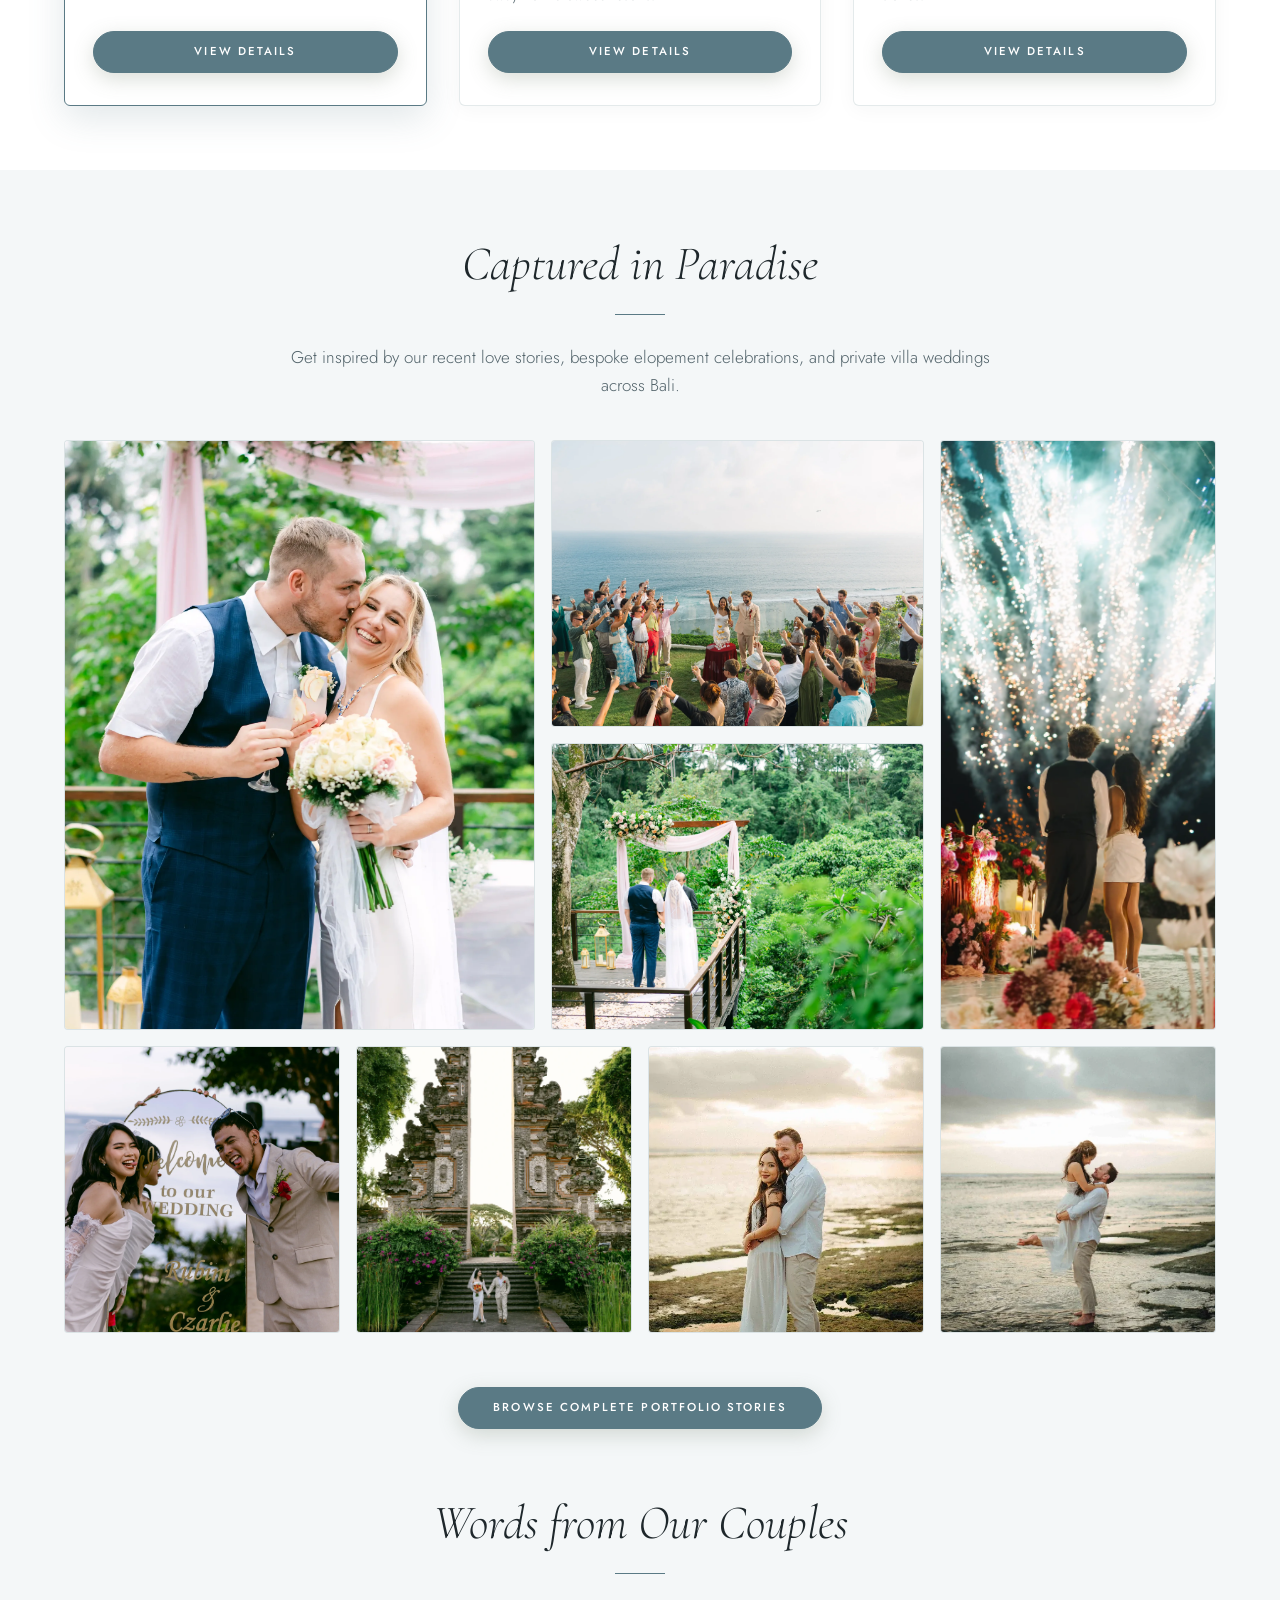
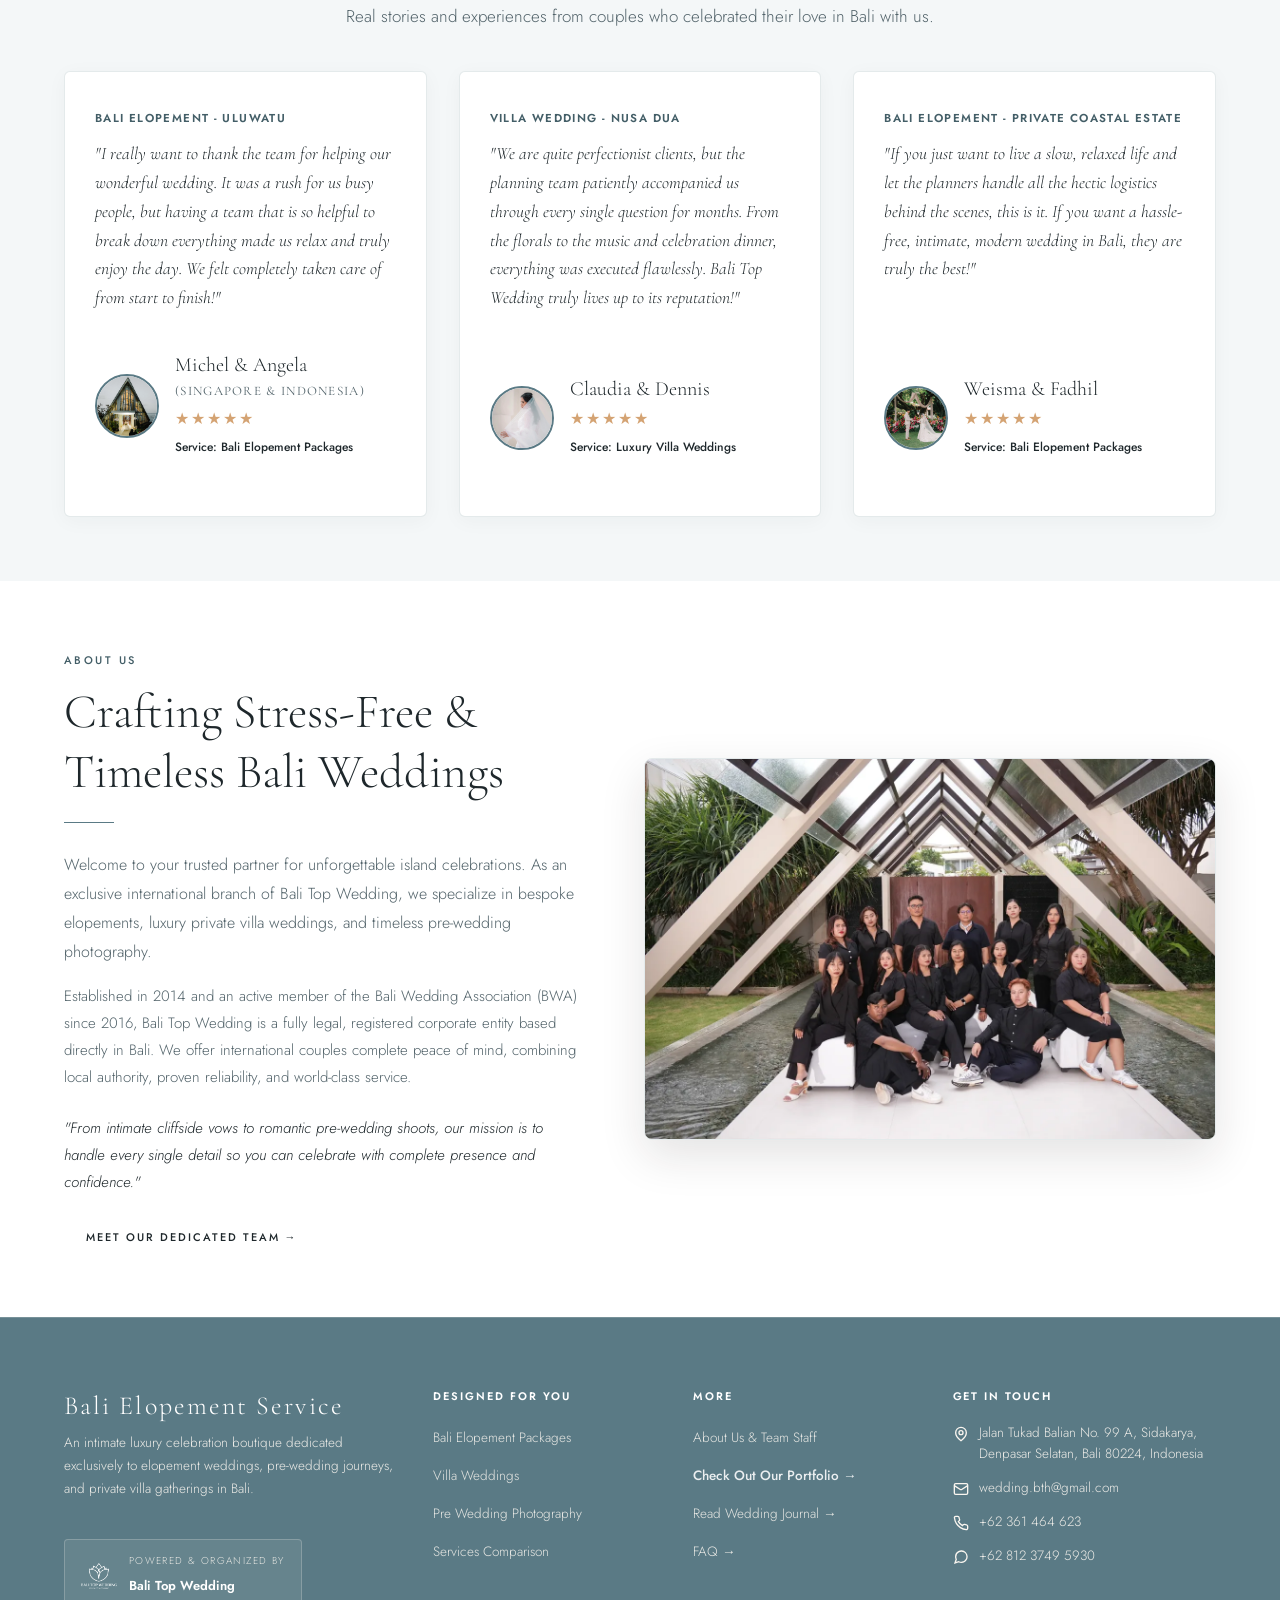
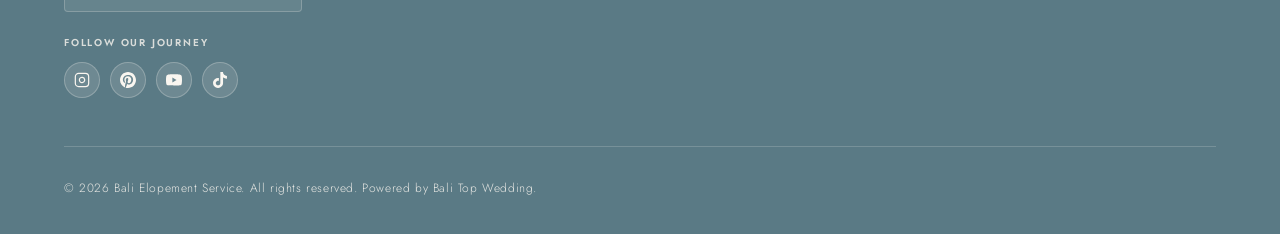
==== commit 1a07d400: "Update site content, photos and navigation from the client review - Apply the text updates from "all" ====
--- a/index.html
+++ b/index.html
@@ -18,7 +18,7 @@
   <div id="site-header"></div>
 
   <!-- ── 3. WELCOMING HERO SECTION ── -->
-  <header class="hero" style="min-height: 58vh; display: flex; align-items: center; justify-content: center; text-align: center; background-image: linear-gradient(180deg, rgba(28, 42, 48, 0.4) 0%, rgba(90, 122, 133, 0.4) 50%, rgba(28, 42, 48, 0.6) 100%), url('assets/images/hero/hero-vany-tall-2400x1200.webp'); background-position: center bottom;">
+  <header class="hero">
     <div class="hero-content">
       <h1>Your Timeless Bali Memories</h1>
     </div>
@@ -42,16 +42,12 @@
         <article class="service-card is-featured">
           <span class="service-badge">Most Popular • Couple Only</span>
           <div class="service-card-image">
-            <img src="assets/images/elopement/elopement-01.webp" alt="Intimate Elopement Wedding in Bali" loading="lazy">
+            <img src="assets/images/pages/002.webp" alt="Bali Elopement Packages" loading="lazy">
           </div>
           <div class="service-card-body">
-            <span class="service-card-category">Bali Elopement Packages</span>
-            <h3 class="service-card-title">Effortless, bespoke vow exchanges for two in paradise</h3>
-            <p class="service-card-desc" style="min-height: auto; margin-bottom: 12px;">
-              Escape traditional wedding stress with an intimate Bali elopement focused entirely on your love. Powered by Bali Top Wedding, we provide all-inclusive, customizable packages across breathtaking cliffside, beachfront, and tropical jungle locations.
-            </p>
+            <h3 class="service-card-title">Bali Elopement Packages</h3>
             <p class="service-card-desc" style="min-height: auto; margin-bottom: 0;">
-              From simple vow exchanges to luxury experiences, our legally registered team handles every detail—including planning, legal requirements, styling, and photography—for a seamless, worry-free celebration.
+              Escape traditional wedding stress and focus entirely on your love with an intimate Bali elopement. Bali offers the ultimate romantic backdrop—combining stunning cliffside views, tropical beaches, and lush jungles with seamless, stress-free luxury.
             </p>
             <div class="service-card-footer" style="margin-top: auto; padding-top: 24px;">
               <a href="package-detail.html?pkg=elopement" class="btn btn-primary" style="width: 100%;">View Details</a>
@@ -59,20 +55,33 @@
           </div>
         </article>
 
-        <!-- CARD 2: PRE-WEDDING ADVENTURE -->
+        <!-- CARD 2: VILLA WEDDING -->
+        <article class="service-card">
+          <span class="service-badge">Exclusive Estate • Private Villas</span>
+          <div class="service-card-image">
+            <img src="assets/images/pages/004.webp" alt="Bali Villa Wedding Packages" loading="lazy">
+          </div>
+          <div class="service-card-body">
+            <h3 class="service-card-title">Bali Villa Wedding Packages</h3>
+            <p class="service-card-desc" style="min-height: auto; margin-bottom: 0;">
+              Experience the ultimate blend of privacy and luxury with our intimate Bali villa wedding packages. A private villa offers the perfect setting for couples seeking an exclusive, stress-free celebration surrounded only by their closest family and friends, away from crowded resorts.
+            </p>
+            <div class="service-card-footer" style="margin-top: auto; padding-top: 24px;">
+              <a href="package-detail.html?pkg=private-villa" class="btn btn-primary" style="width: 100%;">View Details</a>
+            </div>
+          </div>
+        </article>
+
+        <!-- CARD 3: PRE-WEDDING ADVENTURE -->
         <article class="service-card">
           <span class="service-badge">Cinematic • Editorial</span>
           <div class="service-card-image">
-            <img src="assets/images/prewedding/prewed-01.webp" alt="Bali Pre-Wedding Photoshoot Adventure" loading="lazy">
+            <img src="assets/images/pages/003.webp" alt="Bali Pre Wedding Photography" loading="lazy">
           </div>
           <div class="service-card-body">
-            <span class="service-card-category">Romantic Pre Wedding Photography</span>
-            <h3 class="service-card-title">Timeless photo and video shoots in Bali’s most iconic landscapes</h3>
-            <p class="service-card-desc" style="min-height: auto; margin-bottom: 12px;">
-              Capture your unique love story with professional pre-wedding photography in Bali. Powered by Bali Top Wedding, we offer fully customizable shoot packages—from dramatic black sand beaches and lush tropical jungles to majestic cliffside sunsets and cultural Balinese backdrops.
-            </p>
+            <h3 class="service-card-title">Bali Pre Wedding Photography</h3>
             <p class="service-card-desc" style="min-height: auto; margin-bottom: 0;">
-              Whether you prefer a simple half-day photo session or a full-day luxury photo and video experience, our expert team manages everything—including location permits, concept styling, hair and makeup, and transportation. Enjoy a relaxed, memorable photoshoot with a legally registered local team dedicated to preserving your moments forever.
+              Frame your romance before the big day with professional Bali pre-wedding photography. Bali provides an unparalleled backdrop for couples—blending iconic natural beauty, timeless romance, and tropical elegance into unforgettable visual stories.
             </p>
             <div class="service-card-footer" style="margin-top: auto; padding-top: 24px;">
               <a href="package-detail.html?pkg=pre-wedding" class="btn btn-primary" style="width: 100%;">View Details</a>
@@ -80,27 +89,6 @@
           </div>
         </article>
 
-        <!-- CARD 3: PRIVATE VILLA WEDDING -->
-        <article class="service-card">
-          <span class="service-badge">Exclusive Estate • 10-30 Pax</span>
-          <div class="service-card-image">
-            <img src="assets/images/villa/villa-01.webp" alt="Private Villa Intimate Wedding in Bali" loading="lazy">
-          </div>
-          <div class="service-card-body">
-            <span class="service-card-category">Luxury Private Villa Weddings in Bali</span>
-            <h3 class="service-card-title">Exclusive, tailored celebrations in Bali’s most stunning private estates</h3>
-            <p class="service-card-desc" style="min-height: auto; margin-bottom: 12px;">
-              Experience complete privacy and elegance with our bespoke private villa wedding planning in Bali. Powered by Bali Top Wedding, we transform world-class cliffside estates, beachfront sanctuaries, and lush jungle retreats into extraordinary, intimate wedding venues crafted just for you and your guests.
-            </p>
-            <p class="service-card-desc" style="min-height: auto; margin-bottom: 0;">
-              From essential coordination to all-inclusive luxury styling, our flexible packages cover every detail—including villa sourcing, legal requirements, full venue styling, catering, and vendor management. Relax and enjoy an unforgettable, stress-free celebration backed by a fully registered, trusted local team.
-            </p>
-            <div class="service-card-footer" style="margin-top: auto; padding-top: 24px;">
-              <a href="package-detail.html?pkg=private-villa" class="btn btn-primary" style="width: 100%;">View Details</a>
-            </div>
-          </div>
-        </article>
-
       </div>
     </div>
   </section>
@@ -109,41 +97,44 @@
   <section class="section section-nude">
     <div class="container">
       <div class="section-header">
-        <span class="section-label">Captured in Paradise</span>
-        <h2>Get inspired by our recent love stories, bespoke elopement celebrations, and private villa weddings across Bali.</h2>
+        <h2>Captured in Paradise</h2>
         <div class="divider-gold"></div>
-        <p>Every couple brings a unique story, and Bali provides the unforgettable backdrop. From sun-drenched cliffside vows and romantic beachfront elopements to luxurious private villa celebrations and timeless pre-wedding shoots, explore how we turn dream island weddings into lasting memories.</p>
+        <p>Get inspired by our recent love stories, bespoke elopement celebrations, and private villa weddings across Bali.</p>
       </div>
 
       <!-- Dynamic Brick / Masonry Grid with zero empty gaps -->
       <div class="brick-gallery">
-        <div class="brick-item brick-span-1" data-lightbox-src="assets/images/elopement/elopement-01.webp">
-          <img src="assets/images/elopement/elopement-01.webp" alt="Sacred vows on ocean cliff" loading="lazy">
-          <div class="brick-overlay"><span>Intimate Vows Ceremony</span></div>
-        </div>
-        <div class="brick-item brick-span-2" data-lightbox-src="assets/images/elopement/elopement-02.webp">
-          <img src="assets/images/elopement/elopement-02.webp" alt="Golden sunset couple portrait" loading="lazy">
-          <div class="brick-overlay"><span>Sunset Glow</span></div>
-        </div>
-        <div class="brick-item brick-span-3" data-lightbox-src="assets/images/prewedding/prewed-03.webp">
-          <img src="assets/images/prewedding/prewed-03.webp" alt="Bridal portraiture detail" loading="lazy">
-          <div class="brick-overlay"><span>Fine Art Portrait</span></div>
-        </div>
-        <div class="brick-item brick-span-4" data-lightbox-src="assets/images/elopement/elopement-04.webp">
-          <img src="assets/images/elopement/elopement-04.webp" alt="Embrace at Uluwatu" loading="lazy">
-          <div class="brick-overlay"><span>Uluwatu Clifftop</span></div>
-        </div>
-        <div class="brick-item brick-span-5" data-lightbox-src="assets/images/villa/villa-02.webp">
-          <img src="assets/images/villa/villa-02.webp" alt="Infinity pool wedding aisle" loading="lazy">
-          <div class="brick-overlay"><span>Villa Sanctuary</span></div>
-        </div>
-        <div class="brick-item brick-span-6" data-lightbox-src="assets/images/prewedding/prewed-06.webp">
-          <img src="assets/images/prewedding/prewed-06.webp" alt="Heartfelt connection" loading="lazy">
-          <div class="brick-overlay"><span>Authentic Emotion</span></div>
-        </div>
-        <div class="brick-item brick-span-7" data-lightbox-src="assets/images/villa/villa-06.webp">
-          <img src="assets/images/villa/villa-06.webp" alt="Curated floral tablescape" loading="lazy">
-          <div class="brick-overlay"><span>Bespoke Tablescape</span></div>
+        <div class="brick-item brick-span-1" data-lightbox-src="assets/images/pages/007.webp">
+          <img src="assets/images/pages/007.webp" alt="Couple toasting after their vows in an Ubud jungle venue" loading="lazy">
+          <div class="brick-overlay"><span>Ubud Jungle Vows</span></div>
+        </div>
+        <div class="brick-item brick-span-2" data-lightbox-src="assets/images/pages/005.webp">
+          <img src="assets/images/pages/005.webp" alt="Guests celebrating at a clifftop wedding above the ocean" loading="lazy">
+          <div class="brick-overlay"><span>Clifftop Celebration</span></div>
+        </div>
+        <div class="brick-item brick-span-3" data-lightbox-src="assets/images/pages/006.webp">
+          <img src="assets/images/pages/006.webp" alt="Couple watching fireworks at their evening reception" loading="lazy">
+          <div class="brick-overlay"><span>Evening Fireworks</span></div>
+        </div>
+        <div class="brick-item brick-span-4" data-lightbox-src="assets/images/pages/008.webp">
+          <img src="assets/images/pages/008.webp" alt="Ceremony arch overlooking the rainforest" loading="lazy">
+          <div class="brick-overlay"><span>Rainforest Ceremony</span></div>
+        </div>
+        <div class="brick-item brick-span-5" data-lightbox-src="assets/images/pages/009.webp">
+          <img src="assets/images/pages/009.webp" alt="Couple laughing beside their beach welcome sign" loading="lazy">
+          <div class="brick-overlay"><span>Joyful Beachfront Moments</span></div>
+        </div>
+        <div class="brick-item brick-span-6" data-lightbox-src="assets/images/pages/010.webp">
+          <img src="assets/images/pages/010.webp" alt="Couple at a traditional Balinese temple gate" loading="lazy">
+          <div class="brick-overlay"><span>Balinese Temple Gate</span></div>
+        </div>
+        <div class="brick-item brick-span-7" data-lightbox-src="assets/images/pages/011.webp">
+          <img src="assets/images/pages/011.webp" alt="Couple portrait on the shore at golden hour" loading="lazy">
+          <div class="brick-overlay"><span>Golden Hour Portrait</span></div>
+        </div>
+        <div class="brick-item brick-span-8" data-lightbox-src="assets/images/pages/012.webp">
+          <img src="assets/images/pages/012.webp" alt="Groom lifting the bride on the reef at sunset" loading="lazy">
+          <div class="brick-overlay"><span>Sunset on the Reef</span></div>
         </div>
       </div>
 
@@ -153,7 +144,74 @@
     </div>
   </section>
 
-  <!-- ── 6. ABOUT US (BALI ELOPEMENT SERVICE) ── -->
+  <!-- ── 6. TESTIMONIALS (AUTHENTIC REVIEWS) ── -->
+  <section class="section section-nude" style="padding-top: 0;">
+    <div class="container">
+      <div class="section-header">
+        <h2>Words from Our Couples</h2>
+        <div class="divider-gold"></div>
+        <p>Real stories and experiences from couples who celebrated their love in Bali with us.</p>
+      </div>
+
+      <div class="testimonials-grid">
+        <!-- REVIEW 1: MICHEL & ANGELA -->
+        <article class="testimonial-card">
+          <div class="testimonial-header" style="margin-bottom: 12px; font-size: 11.5px; letter-spacing: 0.12em; text-transform: uppercase; color: var(--accent-dark); font-weight: 600;">
+            Bali Elopement - Uluwatu
+          </div>
+          <p class="testimonial-quote">
+            "I really want to thank the team for helping our wonderful wedding. It was a rush for us busy people, but having a team that is so helpful to break down everything made us relax and truly enjoy the day. We felt completely taken care of from start to finish!"
+          </p>
+          <div class="testimonial-couple" style="margin-top: 20px;">
+            <img src="assets/images/couples/michel-angela.webp" alt="Michel and Angela" class="couple-avatar">
+            <div class="couple-info">
+              <h4>Michel &amp; Angela <span style="font-weight: 400; font-size: 13px; color: var(--muted);">(Singapore &amp; Indonesia)</span></h4>
+              <div class="star-rating" style="margin: 4px 0;">★★★★★</div>
+              <div style="font-size: 12px; color: var(--dark); font-weight: 500;">Service: Bali Elopement Packages</div>
+            </div>
+          </div>
+        </article>
+
+        <!-- REVIEW 2: CLAUDIA & DENNIS -->
+        <article class="testimonial-card">
+          <div class="testimonial-header" style="margin-bottom: 12px; font-size: 11.5px; letter-spacing: 0.12em; text-transform: uppercase; color: var(--accent-dark); font-weight: 600;">
+            Villa Wedding - Nusa Dua
+          </div>
+          <p class="testimonial-quote">
+            "We are quite perfectionist clients, but the planning team patiently accompanied us through every single question for months. From the florals to the music and celebration dinner, everything was executed flawlessly. Bali Top Wedding truly lives up to its reputation!"
+          </p>
+          <div class="testimonial-couple" style="margin-top: 20px;">
+            <img src="assets/images/couples/claudia-dennis.webp" alt="Claudia and Dennis" class="couple-avatar">
+            <div class="couple-info">
+              <h4>Claudia &amp; Dennis</h4>
+              <div class="star-rating" style="margin: 4px 0;">★★★★★</div>
+              <div style="font-size: 12px; color: var(--dark); font-weight: 500;">Service: Luxury Villa Weddings</div>
+            </div>
+          </div>
+        </article>
+
+        <!-- REVIEW 3: WEISMA & FADHIL -->
+        <article class="testimonial-card">
+          <div class="testimonial-header" style="margin-bottom: 12px; font-size: 11.5px; letter-spacing: 0.12em; text-transform: uppercase; color: var(--accent-dark); font-weight: 600;">
+            Bali Elopement - Private Coastal Estate
+          </div>
+          <p class="testimonial-quote">
+            "If you just want to live a slow, relaxed life and let the planners handle all the hectic logistics behind the scenes, this is it. If you want a hassle-free, intimate, modern wedding in Bali, they are truly the best!"
+          </p>
+          <div class="testimonial-couple" style="margin-top: 20px;">
+            <img src="assets/images/couples/weisma-fadhil.webp" alt="Weisma and Fadhil" class="couple-avatar">
+            <div class="couple-info">
+              <h4>Weisma &amp; Fadhil</h4>
+              <div class="star-rating" style="margin: 4px 0;">★★★★★</div>
+              <div style="font-size: 12px; color: var(--dark); font-weight: 500;">Service: Bali Elopement Packages</div>
+            </div>
+          </div>
+        </article>
+      </div>
+    </div>
+  </section>
+
+  <!-- ── 7. ABOUT US (BALI ELOPEMENT SERVICE) ── -->
   <section class="section" id="about-us">
     <div class="container">
       <div class="about-split-layout">
@@ -183,143 +241,6 @@
     </div>
   </section>
 
-  <!-- ── 6.5 WHY COUPLES CHOOSE US (TRUST & PILLARS) ── -->
-  <section class="section section-nude" id="why-choose-us">
-    <div class="container">
-      <div class="section-header" style="text-align: center; max-width: 740px; margin: 0 auto 52px;">
-        <span class="section-label">The Bali Elopement Difference</span>
-        <h2>Why Couples Choose Us</h2>
-        <div class="divider-gold" style="margin: 0 auto 18px;"></div>
-        <p style="font-size: 15.5px; line-height: 1.8; color: var(--muted); margin: 0 auto;">
-          Planning a destination wedding across oceans requires absolute trust. Here is why international couples choose us to orchestrate their most cherished moments in Bali.
-        </p>
-      </div>
-
-      <div class="why-us-grid">
-        
-        <!-- Card 1: Official Legality -->
-        <article class="why-us-card">
-          <div class="why-us-icon-box">
-            <svg width="24" height="24" viewBox="0 0 24 24" fill="none" stroke="currentColor" stroke-width="2"><path d="M12 22s8-4 8-10V5l-8-3-8 3v7c0 6 8 10 8 10z"></path><path d="m9 12 2 2 4-4"></path></svg>
-          </div>
-          <span class="why-us-badge">Legality &amp; Trust</span>
-          <h3>Trusted &amp; Legally Registered</h3>
-          <p>
-            Over a decade of excellence since 2014. Powered by Bali Top Wedding—an officially registered corporate entity and verified member of the Bali Wedding Association (BWA) since 2016 for total peace of mind.
-          </p>
-          <div class="why-us-footer-tag">
-            <svg width="15" height="15" viewBox="0 0 24 24" fill="none" stroke="currentColor" stroke-width="2"><circle cx="12" cy="12" r="10"></circle><path d="m9 12 2 2 4-4"></path></svg>
-            Active BWA Member &amp; Legal Entity
-          </div>
-        </article>
-
-        <!-- Card 2: Flexible Packages -->
-        <article class="why-us-card">
-          <div class="why-us-icon-box">
-            <svg width="24" height="24" viewBox="0 0 24 24" fill="none" stroke="currentColor" stroke-width="2"><path d="M12 2v20M17 5H9.5a3.5 3.5 0 0 0 0 7h5a3.5 3.5 0 0 1 0 7H6"></path></svg>
-          </div>
-          <span class="why-us-badge">Transparent &amp; Flexible</span>
-          <h3>Flexible &amp; Custom Packages</h3>
-          <p>
-            From essential intimate elopement setups just for two to all-inclusive luxury villa celebrations. All package prices are published net with zero hidden service charges or unexpected venue fees.
-          </p>
-          <div class="why-us-footer-tag">
-            <svg width="15" height="15" viewBox="0 0 24 24" fill="none" stroke="currentColor" stroke-width="2"><circle cx="12" cy="12" r="10"></circle><path d="m9 12 2 2 4-4"></path></svg>
-            100% Published Net Rates
-          </div>
-        </article>
-
-        <!-- Card 3: Seamless Coordination -->
-        <article class="why-us-card">
-          <div class="why-us-icon-box">
-            <svg width="24" height="24" viewBox="0 0 24 24" fill="none" stroke="currentColor" stroke-width="2"><path d="M20.84 4.61a5.5 5.5 0 0 0-7.78 0L12 5.67l-1.06-1.06a5.5 5.5 0 0 0-7.78 7.78l1.06 1.06L12 21.23l7.78-7.78 1.06-1.06a5.5 5.5 0 0 0 0-7.78z"></path></svg>
-          </div>
-          <span class="why-us-badge">Stress-Free Journey</span>
-          <h3>Seamless, Stress-Free Experience</h3>
-          <p>
-            Full end-to-end coordination. Your personal English-speaking senior coordinator manages venue permits, celebrants, decor styling, legal paperwork, and vendor timelines so you can stay fully present.
-          </p>
-          <div class="why-us-footer-tag">
-            <svg width="15" height="15" viewBox="0 0 24 24" fill="none" stroke="currentColor" stroke-width="2"><circle cx="12" cy="12" r="10"></circle><path d="m9 12 2 2 4-4"></path></svg>
-            Dedicated Senior Planner
-          </div>
-        </article>
-
-      </div>
-    </div>
-  </section>
-
-  <!-- ── 7. TESTIMONIALS (AUTHENTIC REVIEWS) ── -->
-  <section class="section section-nude">
-    <div class="container">
-      <div class="section-header">
-        <span class="section-label">Words from Our Couples</span>
-        <h2>Real stories and experiences from couples who celebrated their love in Bali with us.</h2>
-        <div class="divider-gold"></div>
-        <p style="font-size: 15.5px; line-height: 1.8; color: var(--muted); max-width: 780px; margin: 0 auto 40px; text-align: center;">
-          Nothing speaks louder than the memories of the couples we’ve had the honor to serve. As a legally registered branch of Bali Top Wedding, we pride ourselves on delivering flawless, stress-free destination weddings, elopements, and pre-wedding shoots. Read how international couples turned their Bali wedding dreams into timeless realities.
-        </p>
-      </div>
-
-      <div class="testimonials-grid">
-        <!-- REVIEW 1: MICHEL & ANGELA -->
-        <article class="testimonial-card">
-          <div class="testimonial-header" style="margin-bottom: 12px; font-size: 11.5px; letter-spacing: 0.12em; text-transform: uppercase; color: var(--accent-dark); font-weight: 600;">
-            Bali Elopement - Uluwatu
-          </div>
-          <p class="testimonial-quote">
-            "I really want to thank the team for helping our wonderful wedding. It was a rush for us busy people, but having a team that is so helpful to break down everything made us relax and truly enjoy the day. We felt completely taken care of from start to finish!"
-          </p>
-          <div class="testimonial-couple" style="margin-top: 20px;">
-            <img src="assets/images/couples/michel-angela.webp" alt="Michel and Angela" class="couple-avatar">
-            <div class="couple-info">
-              <h4>Michel &amp; Angela <span style="font-weight: 400; font-size: 13px; color: var(--muted);">(Singapore &amp; Indonesia)</span></h4>
-              <div class="star-rating" style="margin: 4px 0;">★★★★★</div>
-              <div style="font-size: 12px; color: var(--dark); font-weight: 500;">Service: Bali Elopement Packages</div>
-            </div>
-          </div>
-        </article>
-
-        <!-- REVIEW 2: CLAUDIA & DENNIS -->
-        <article class="testimonial-card">
-          <div class="testimonial-header" style="margin-bottom: 12px; font-size: 11.5px; letter-spacing: 0.12em; text-transform: uppercase; color: var(--accent-dark); font-weight: 600;">
-            Private Villa Wedding - Nusa Dua
-          </div>
-          <p class="testimonial-quote">
-            "We are quite perfectionist clients, but the planning team patiently accompanied us through every single question for months. From the florals to the music and celebration dinner, everything was executed flawlessly. Bali Top Wedding truly lives up to its reputation!"
-          </p>
-          <div class="testimonial-couple" style="margin-top: 20px;">
-            <img src="assets/images/couples/claudia-dennis.webp" alt="Claudia and Dennis" class="couple-avatar">
-            <div class="couple-info">
-              <h4>Claudia &amp; Dennis</h4>
-              <div class="star-rating" style="margin: 4px 0;">★★★★★</div>
-              <div style="font-size: 12px; color: var(--dark); font-weight: 500;">Service: Luxury Private Villa Weddings</div>
-            </div>
-          </div>
-        </article>
-
-        <!-- REVIEW 3: WEISMA & FADHIL -->
-        <article class="testimonial-card">
-          <div class="testimonial-header" style="margin-bottom: 12px; font-size: 11.5px; letter-spacing: 0.12em; text-transform: uppercase; color: var(--accent-dark); font-weight: 600;">
-            Bali Elopement - Private Coastal Estate
-          </div>
-          <p class="testimonial-quote">
-            "If you just want to live a slow, relaxed life and let the planners handle all the hectic logistics behind the scenes, this is it. If you want a hassle-free, intimate, modern wedding in Bali, they are truly the best!"
-          </p>
-          <div class="testimonial-couple" style="margin-top: 20px;">
-            <img src="assets/images/couples/weisma-fadhil.webp" alt="Weisma and Fadhil" class="couple-avatar">
-            <div class="couple-info">
-              <h4>Weisma &amp; Fadhil</h4>
-              <div class="star-rating" style="margin: 4px 0;">★★★★★</div>
-              <div style="font-size: 12px; color: var(--dark); font-weight: 500;">Service: Bali Elopement Packages</div>
-            </div>
-          </div>
-        </article>
-      </div>
-    </div>
-  </section>
-
-
   <!-- Footer Component Container -->
   <div id="site-footer"></div>
 
--- a/css/style.css
+++ b/css/style.css
@@ -152,7 +152,7 @@
 }
 
 .section {
-  padding: clamp(60px, 8vw, 110px) 0;
+  padding: clamp(44px, 5vw, 72px) 0;
   position: relative;
 }
 
@@ -176,7 +176,7 @@
 .section-header {
   text-align: center;
   max-width: 700px;
-  margin: 0 auto clamp(40px, 5vw, 60px);
+  margin: 0 auto clamp(28px, 3.5vw, 40px);
 }
 
 .section-label {
@@ -337,10 +337,11 @@
   box-shadow: 0 4px 25px rgba(30, 25, 22, 0.05);
 }
 
+/* Equal side columns keep the menu centered regardless of logo width */
 .navbar-container {
-  display: flex;
-  align-items: center;
-  justify-content: space-between;
+  display: grid;
+  grid-template-columns: 1fr auto 1fr;
+  align-items: center;
   height: 100%;
 }
 
@@ -440,7 +441,14 @@
   transition: transform 0.25s ease;
 }
 
-.nav-dropdown:hover .dropdown-caret {
+button.nav-link {
+  background: none;
+  border: none;
+  cursor: pointer;
+}
+
+.nav-dropdown:hover .dropdown-caret,
+.nav-dropdown:focus-within .dropdown-caret {
   transform: rotate(180deg);
 }
 
@@ -461,7 +469,8 @@
   z-index: 1050;
 }
 
-.nav-dropdown:hover .dropdown-menu {
+.nav-dropdown:hover .dropdown-menu,
+.nav-dropdown:focus-within .dropdown-menu {
   opacity: 1;
   visibility: visible;
   transform: translateY(0);
@@ -476,6 +485,10 @@
   padding: 4px 20px 8px;
   border-bottom: 1px solid rgba(196, 176, 154, 0.2);
   margin-bottom: 6px;
+}
+
+.dropdown-item + .dropdown-label {
+  margin-top: 8px;
 }
 
 .dropdown-item {
@@ -507,6 +520,7 @@
 .navbar-actions {
   display: flex;
   align-items: center;
+  justify-self: end;
   gap: 14px;
 }
 
@@ -727,6 +741,17 @@
   border-top: 1px solid var(--border-subtle);
 }
 
+.mobile-nav-label {
+  display: block;
+  font-family: var(--font-sans);
+  font-size: 10px;
+  font-weight: 600;
+  letter-spacing: 0.18em;
+  text-transform: uppercase;
+  color: var(--accent-dark);
+  margin-bottom: 4px;
+}
+
 .mobile-nav-secondary {
   list-style: none;
   display: flex;
@@ -777,15 +802,15 @@
   position: relative;
   min-height: 58vh;
   display: flex;
-  align-items: center;
+  align-items: flex-end;
   justify-content: center;
   text-align: center;
   background-color: var(--dark);
-  background-image: linear-gradient(180deg, rgba(28, 42, 48, 0.4) 0%, rgba(90, 122, 133, 0.4) 50%, rgba(28, 42, 48, 0.6) 100%), url('../assets/images/hero/hero-vany-tall-2400x1200.webp');
+  background-image: linear-gradient(180deg, rgba(28, 42, 48, 0.08) 0%, rgba(28, 42, 48, 0.1) 50%, rgba(28, 42, 48, 0.5) 100%), url('../assets/images/pages/001.webp');
   background-size: cover;
-  background-position: center bottom;
+  background-position: center 40%;
   color: var(--ivory);
-  padding: 60px 24px;
+  padding: 60px 24px clamp(40px, 9vh, 88px);
 }
 
 .hero-inner {
@@ -1218,21 +1243,12 @@
   grid-row: span 3;
 }
 
-/* Item 5: Wide Editorial Landscape */
-.brick-span-5 {
-  grid-column: span 4;
-  grid-row: span 3;
-}
-
-/* Item 6: Square/Landscape Detail */
-.brick-span-6 {
-  grid-column: span 4;
-  grid-row: span 3;
-}
-
-/* Item 7: Square/Landscape Detail */
-.brick-span-7 {
-  grid-column: span 4;
+/* Items 5-8: Bottom row of four */
+.brick-span-5,
+.brick-span-6,
+.brick-span-7,
+.brick-span-8 {
+  grid-column: span 3;
   grid-row: span 3;
 }
 
@@ -1241,7 +1257,7 @@
    ========================================================================== */
 .elopement-summary-grid {
   display: grid;
-  grid-template-columns: repeat(4, 1fr);
+  grid-template-columns: repeat(3, 1fr);
   gap: 24px;
 }
 
@@ -1269,6 +1285,19 @@
   margin-bottom: 20px;
   flex-grow: 1;
   min-height: auto;
+}
+
+.elopement-summary-card .elopement-card-tagline {
+  flex-grow: 0;
+  margin-bottom: 8px;
+  font-size: 20px;
+}
+
+.elopement-summary-card .service-card-desc {
+  min-height: auto;
+  flex-grow: 1;
+  font-size: 14px;
+  margin-bottom: 18px;
 }
 
 .elopement-card-footer {
@@ -1857,96 +1886,89 @@
 }
 
 /* ==========================================================================
-   WHY COUPLES CHOOSE US (TRUST PILLARS)
+   FAQ
    ========================================================================== */
-.why-us-grid {
-  display: grid;
-  grid-template-columns: repeat(3, 1fr);
-  gap: 28px;
-}
-
-.why-us-card {
-  background: var(--white);
-  border: 1px solid var(--border-light);
-  border-radius: 8px;
-  padding: 38px 30px;
-  box-shadow: 0 4px 20px rgba(0, 0, 0, 0.03);
-  transition: var(--transition);
-  display: flex;
-  flex-direction: column;
-  position: relative;
-}
-
-.why-us-card:hover {
-  transform: translateY(-4px);
-  box-shadow: 0 12px 30px rgba(90, 122, 133, 0.12);
-  border-color: var(--coastal);
-}
-
-.why-us-icon-box {
-  width: 52px;
-  height: 52px;
-  border-radius: 50%;
-  background: rgba(90, 122, 133, 0.08);
-  display: flex;
-  align-items: center;
+.faq-container {
+  max-width: 800px;
+}
+
+.faq-group {
+  margin-bottom: 40px;
+}
+
+.faq-group-title {
+  font-size: 26px;
+  font-style: italic;
+  margin-bottom: 12px;
+}
+
+.faq-item {
+  border-bottom: 1px solid var(--border-subtle);
+}
+
+.faq-item summary {
+  display: flex;
+  justify-content: space-between;
+  align-items: center;
+  gap: 20px;
+  padding: 16px 0;
+  font-family: var(--font-serif);
+  font-size: 20px;
+  color: var(--dark);
+  cursor: pointer;
+  list-style: none;
+}
+
+.faq-item summary::-webkit-details-marker {
+  display: none;
+}
+
+.faq-item summary::after {
+  content: '+';
+  flex-shrink: 0;
+  font-family: var(--font-sans);
+  font-size: 22px;
+  font-weight: 300;
+  color: var(--coastal);
+}
+
+.faq-item[open] summary::after {
+  content: '\2212';
+}
+
+.faq-answer {
+  padding-bottom: 18px;
+}
+
+.faq-answer p {
+  font-size: 15.5px;
+  line-height: 1.75;
+  color: var(--muted);
+  margin-bottom: 10px;
+}
+
+.faq-answer p:last-child {
+  margin-bottom: 0;
+}
+
+.faq-answer ul {
+  margin: 0 0 12px 20px;
+  font-size: 15.5px;
+  line-height: 1.75;
+  color: var(--muted);
+}
+
+.faq-cta {
+  text-align: center;
+}
+
+.faq-cta h3 {
+  font-style: italic;
+  margin-bottom: 16px;
+}
+
+.faq-cta .dual-action-row {
   justify-content: center;
-  margin-bottom: 22px;
-  color: var(--coastal);
-  transition: var(--transition);
-}
-
-.why-us-card:hover .why-us-icon-box {
-  background: var(--coastal);
-  color: var(--white);
-}
-
-.why-us-badge {
-  font-size: 10px;
-  letter-spacing: 0.16em;
-  text-transform: uppercase;
-  font-weight: 600;
-  color: var(--accent-dark);
-  margin-bottom: 10px;
-  display: block;
-}
-
-.why-us-card h3 {
-  font-family: var(--font-serif);
-  font-size: 22px;
-  font-style: italic;
-  margin-bottom: 14px;
-  color: var(--dark);
-  line-height: 1.35;
-}
-
-.why-us-card p {
-  font-size: 14.5px;
-  line-height: 1.7;
-  color: var(--muted);
-  margin-bottom: 20px;
-  flex-grow: 1;
-}
-
-.why-us-footer-tag {
-  padding-top: 16px;
-  border-top: 1px dashed var(--border-light);
-  font-size: 11.5px;
-  font-weight: 500;
-  color: var(--coastal);
-  display: flex;
-  align-items: center;
-  gap: 8px;
-}
-
-@media (max-width: 900px) {
-  .why-us-grid {
-    grid-template-columns: 1fr;
-    gap: 20px;
-  }
-  .why-us-card {
-    padding: 30px 24px;
-  }
 }
 
 /* ==========================================================================
@@ -2403,6 +2425,7 @@
   .brick-span-5 { grid-column: span 2; grid-row: span 2; }
   .brick-span-6 { grid-column: span 1; grid-row: span 1; }
   .brick-span-7 { grid-column: span 1; grid-row: span 1; }
+  .brick-span-8 { grid-column: span 2; grid-row: span 1; }
 }
 
 @media (max-width: 640px) {
